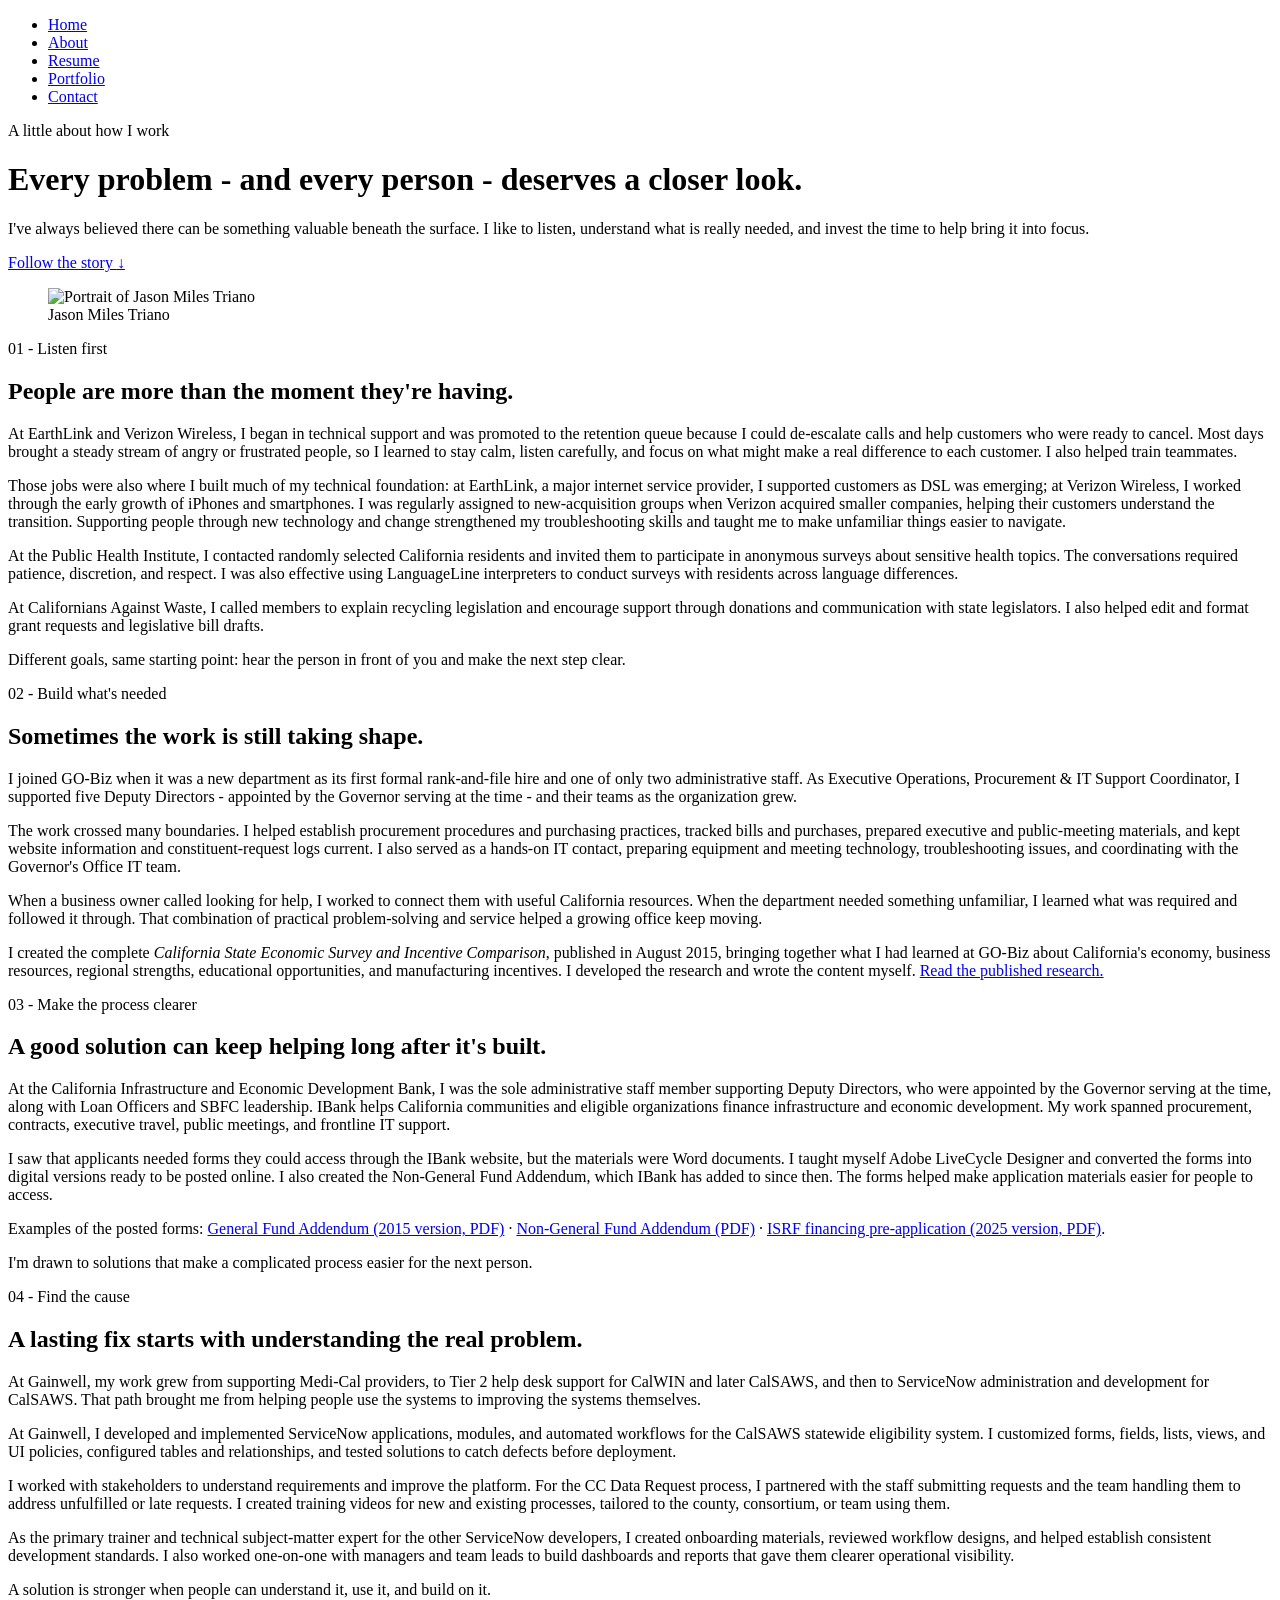
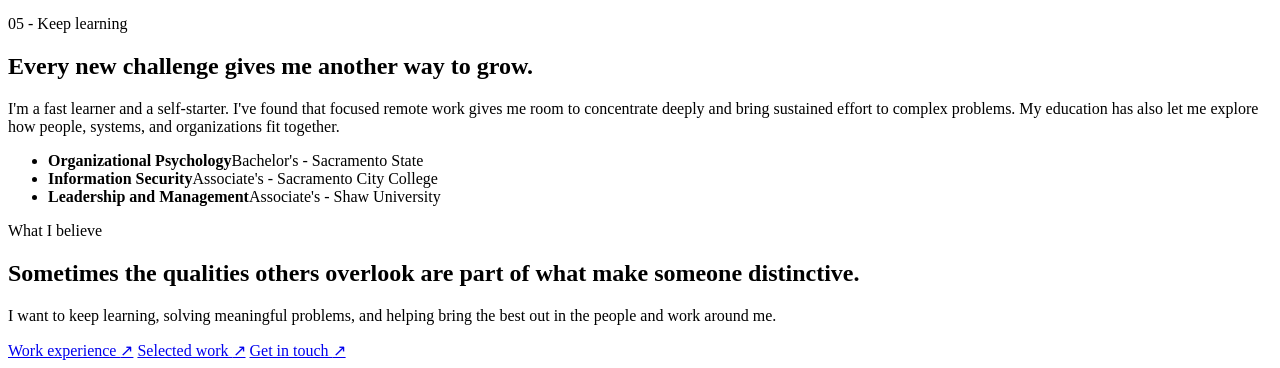
==== about.html @ e9daae42 "Change stylesheet link from style.css to about.css" ====
<!DOCTYPE html>
<html lang="en">
<head>
  <meta charset="UTF-8" />
  <meta name="viewport" content="width=device-width, initial-scale=1.0" />
  <title>About — D1AMOND1NTTHEROUGH</title>
  <link rel="stylesheet" href="about.css" />
  <link href="https://fonts.googleapis.com/css2?family=Inter:wght@300;400;500&display=swap" rel="stylesheet" />
</head>
<body>

  <!-- Navigation -->
  <nav>
    <ul>
      <li><a href="index.html">Home</a></li>
      <li><a href="about.html">About</a></li>
      <li><a href="resume.html">Resume</a></li>
      <li><a href="portfolio.html">Portfolio</a></li>
      <li><a href="contact.html">Contact</a></li>
    </ul>
  </nav>

<main class="about-story">
  <header class="story-opening">
    <div class="story-opening-copy">
      <p class="story-kicker">A little about how I work</p>
      <h1>Every problem - and every person - deserves a closer look.</h1>
      <p class="story-lede">I've always believed there can be something valuable beneath the surface. I like to listen, understand what is really needed, and invest the time to help bring it into focus.</p>
      <a class="story-scroll-link" href="#chapter-listening">Follow the story <span aria-hidden="true">&#8595;</span></a>
    </div>
    <figure class="story-portrait">
      <img src="assets/jasonbw.jpg" alt="Portrait of Jason Miles Triano">
      <figcaption>Jason Miles Triano</figcaption>
    </figure>
    <span class="story-diamond" aria-hidden="true"></span>
  </header>

  <div class="story-chapters">
    <section class="story-chapter" id="chapter-listening">
      <p class="story-chapter-number">01 <span>- Listen first</span></p>
      <div class="story-chapter-content">
        <h2>People are more than the moment they're having.</h2>
        <p>At EarthLink and Verizon Wireless, I began in technical support and was promoted to the retention queue because I could de-escalate calls and help customers who were ready to cancel. Most days brought a steady stream of angry or frustrated people, so I learned to stay calm, listen carefully, and focus on what might make a real difference to each customer. I also helped train teammates.</p>
        <p>Those jobs were also where I built much of my technical foundation: at EarthLink, a major internet service provider, I supported customers as DSL was emerging; at Verizon Wireless, I worked through the early growth of iPhones and smartphones. I was regularly assigned to new-acquisition groups when Verizon acquired smaller companies, helping their customers understand the transition. Supporting people through new technology and change strengthened my troubleshooting skills and taught me to make unfamiliar things easier to navigate.</p>
        <p>At the Public Health Institute, I contacted randomly selected California residents and invited them to participate in anonymous surveys about sensitive health topics. The conversations required patience, discretion, and respect. I was also effective using LanguageLine interpreters to conduct surveys with residents across language differences.</p>
        <p>At Californians Against Waste, I called members to explain recycling legislation and encourage support through donations and communication with state legislators. I also helped edit and format grant requests and legislative bill drafts.</p>
        <p class="story-note">Different goals, same starting point: hear the person in front of you and make the next step clear.</p>
      </div>
    </section>

    <section class="story-chapter">
      <p class="story-chapter-number">02 <span>- Build what's needed</span></p>
      <div class="story-chapter-content">
        <h2>Sometimes the work is still taking shape.</h2>
        <p>I joined GO-Biz when it was a new department as its first formal rank-and-file hire and one of only two administrative staff. As Executive Operations, Procurement &amp; IT Support Coordinator, I supported five Deputy Directors - appointed by the Governor serving at the time - and their teams as the organization grew.</p>
        <p>The work crossed many boundaries. I helped establish procurement procedures and purchasing practices, tracked bills and purchases, prepared executive and public-meeting materials, and kept website information and constituent-request logs current. I also served as a hands-on IT contact, preparing equipment and meeting technology, troubleshooting issues, and coordinating with the Governor's Office IT team.</p>
        <p>When a business owner called looking for help, I worked to connect them with useful California resources. When the department needed something unfamiliar, I learned what was required and followed it through. That combination of practical problem-solving and service helped a growing office keep moving.</p>
        <p>I created the complete <em>California State Economic Survey and Incentive Comparison</em>, published in August 2015, bringing together what I had learned at GO-Biz about California's economy, business resources, regional strengths, educational opportunities, and manufacturing incentives. I developed the research and wrote the content myself. <a href="https://reshoringinstitute.org/california-economic-incentive-analysis/" target="_blank" rel="noopener noreferrer">Read the published research.</a></p>
      </div>
    </section>

    <section class="story-chapter">
      <p class="story-chapter-number">03 <span>- Make the process clearer</span></p>
      <div class="story-chapter-content">
        <h2>A good solution can keep helping long after it's built.</h2>
        <p>At the California Infrastructure and Economic Development Bank, I was the sole administrative staff member supporting Deputy Directors, who were appointed by the Governor serving at the time, along with Loan Officers and SBFC leadership. IBank helps California communities and eligible organizations finance infrastructure and economic development. My work spanned procurement, contracts, executive travel, public meetings, and frontline IT support.</p>
        <p>I saw that applicants needed forms they could access through the IBank website, but the materials were Word documents. I taught myself Adobe LiveCycle Designer and converted the forms into digital versions ready to be posted online. I also created the Non-General Fund Addendum, which IBank has added to since then. The forms helped make application materials easier for people to access.</p>
        <p>Examples of the posted forms: <a href="https://ibank.ca.gov/wp-content/uploads/2021/10/10-10-15-General-Fund-Addendum-1.pdf" target="_blank" rel="noopener noreferrer">General Fund Addendum (2015 version, PDF)</a> · <a href="https://ibank.ca.gov/wp-content/uploads/2022/12/Special-Funds-Addendum_b.pdf" target="_blank" rel="noopener noreferrer">Non-General Fund Addendum (PDF)</a> · <a href="https://ibank.ca.gov/wp-content/uploads/2025/01/ISRF_PreApp_1-30-2025.pdf" target="_blank" rel="noopener noreferrer">ISRF financing pre-application (2025 version, PDF)</a>.</p>
        <p class="story-note">I'm drawn to solutions that make a complicated process easier for the next person.</p>
      </div>
    </section>

    <section class="story-chapter">
      <p class="story-chapter-number">04 <span>- Find the cause</span></p>
      <div class="story-chapter-content">
        <h2>A lasting fix starts with understanding the real problem.</h2>
        <p>At Gainwell, my work grew from supporting Medi-Cal providers, to Tier 2 help desk support for CalWIN and later CalSAWS, and then to ServiceNow administration and development for CalSAWS. That path brought me from helping people use the systems to improving the systems themselves.</p>
        <p>At Gainwell, I developed and implemented ServiceNow applications, modules, and automated workflows for the CalSAWS statewide eligibility system. I customized forms, fields, lists, views, and UI policies, configured tables and relationships, and tested solutions to catch defects before deployment.</p>
        <p>I worked with stakeholders to understand requirements and improve the platform. For the CC Data Request process, I partnered with the staff submitting requests and the team handling them to address unfulfilled or late requests. I created training videos for new and existing processes, tailored to the county, consortium, or team using them.</p>
        <p>As the primary trainer and technical subject-matter expert for the other ServiceNow developers, I created onboarding materials, reviewed workflow designs, and helped establish consistent development standards. I also worked one-on-one with managers and team leads to build dashboards and reports that gave them clearer operational visibility.</p>
        <p class="story-note">A solution is stronger when people can understand it, use it, and build on it.</p>
      </div>
    </section>

    <section class="story-chapter story-education">
      <p class="story-chapter-number">05 <span>- Keep learning</span></p>
      <div class="story-chapter-content">
        <h2>Every new challenge gives me another way to grow.</h2>
        <p>I'm a fast learner and a self-starter. I've found that focused remote work gives me room to concentrate deeply and bring sustained effort to complex problems. My education has also let me explore how people, systems, and organizations fit together.</p>
        <ul class="education-list">
          <li><strong>Organizational Psychology</strong><span>Bachelor's - Sacramento State</span></li>
          <li><strong>Information Security</strong><span>Associate's - Sacramento City College</span></li>
          <li><strong>Leadership and Management</strong><span>Associate's - Shaw University</span></li>
        </ul>
      </div>
    </section>
  </div>

  <section class="story-close">
    <span class="story-diamond story-diamond-small" aria-hidden="true"></span>
    <p class="story-kicker">What I believe</p>
    <h2>Sometimes the qualities others overlook are part of what make someone distinctive.</h2>
    <p>I want to keep learning, solving meaningful problems, and helping bring the best out in the people and work around me.</p>
    <nav class="story-next-steps" aria-label="Explore more">
      <a href="resume.html">Work experience <span aria-hidden="true">&#8599;</span></a>
      <a href="portfolio.html">Selected work <span aria-hidden="true">&#8599;</span></a>
      <a href="contact.html">Get in touch <span aria-hidden="true">&#8599;</span></a>
    </nav>
  </section>
</main>
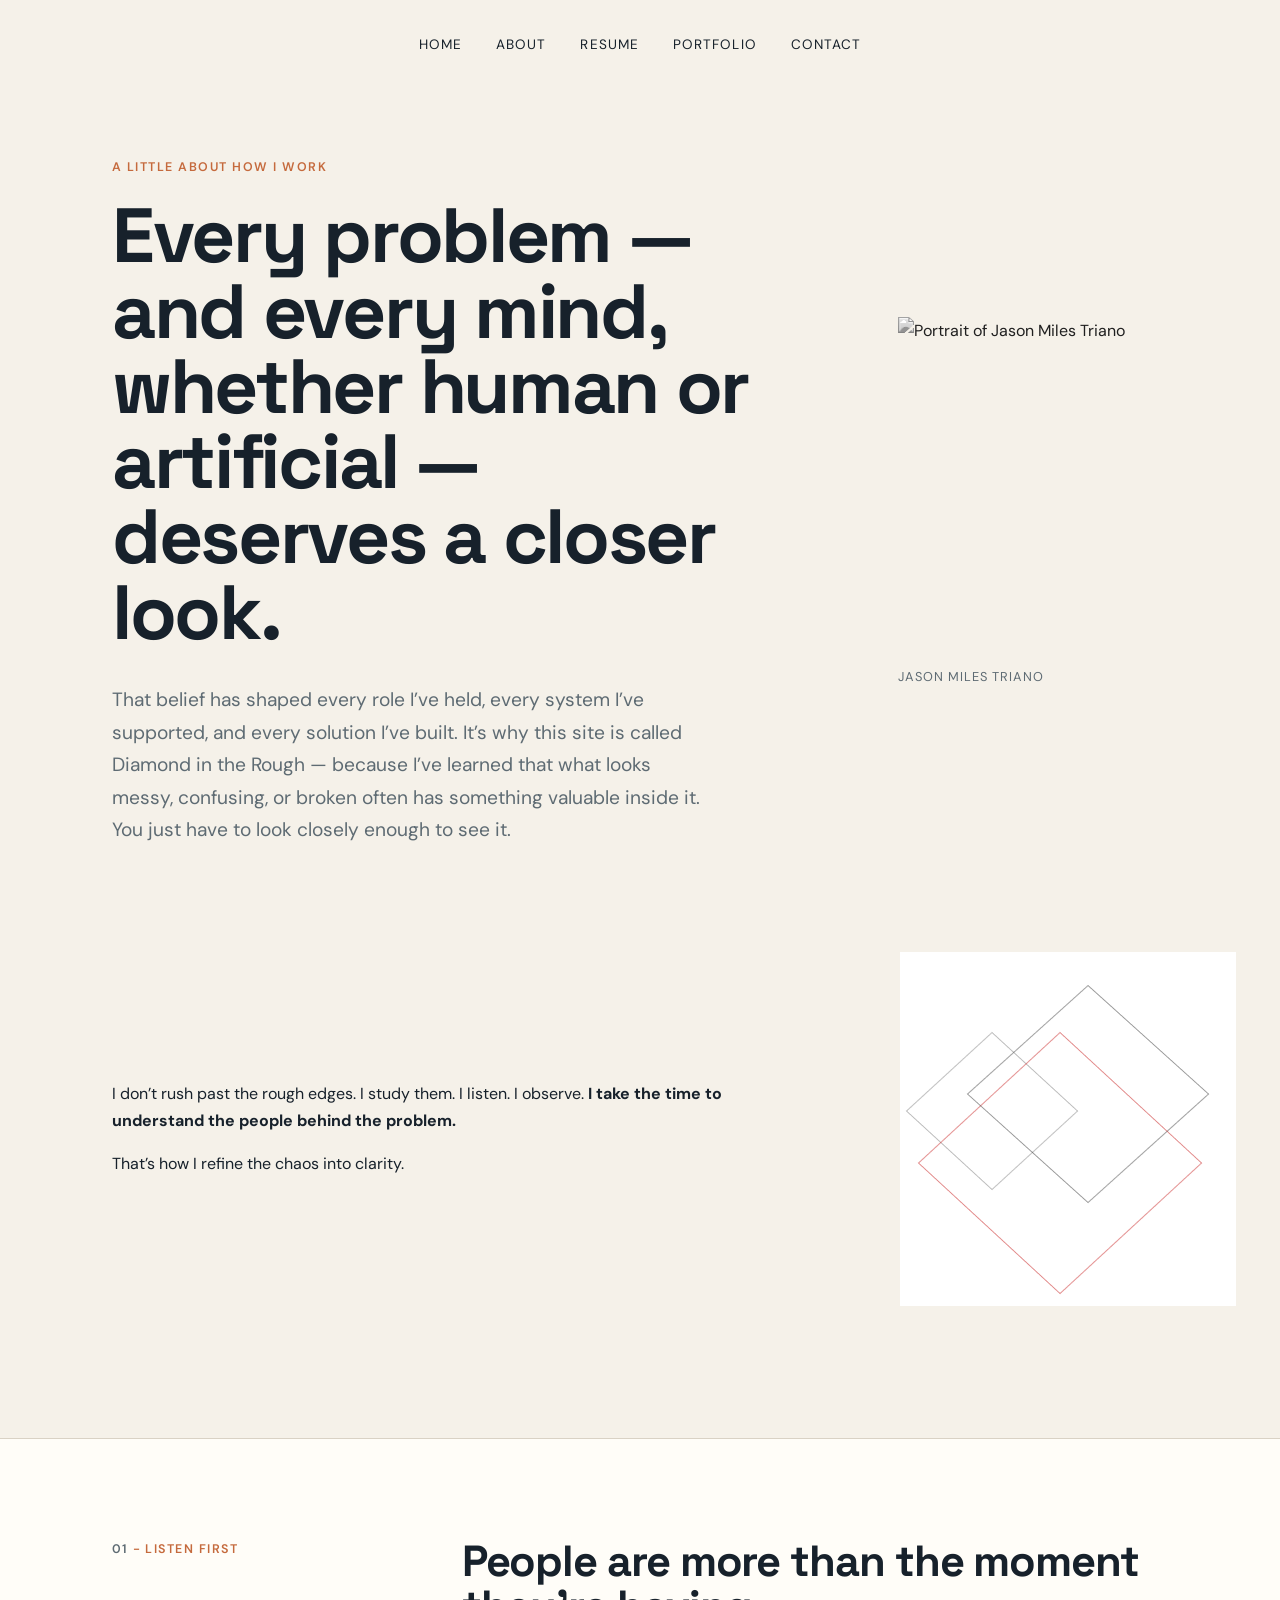
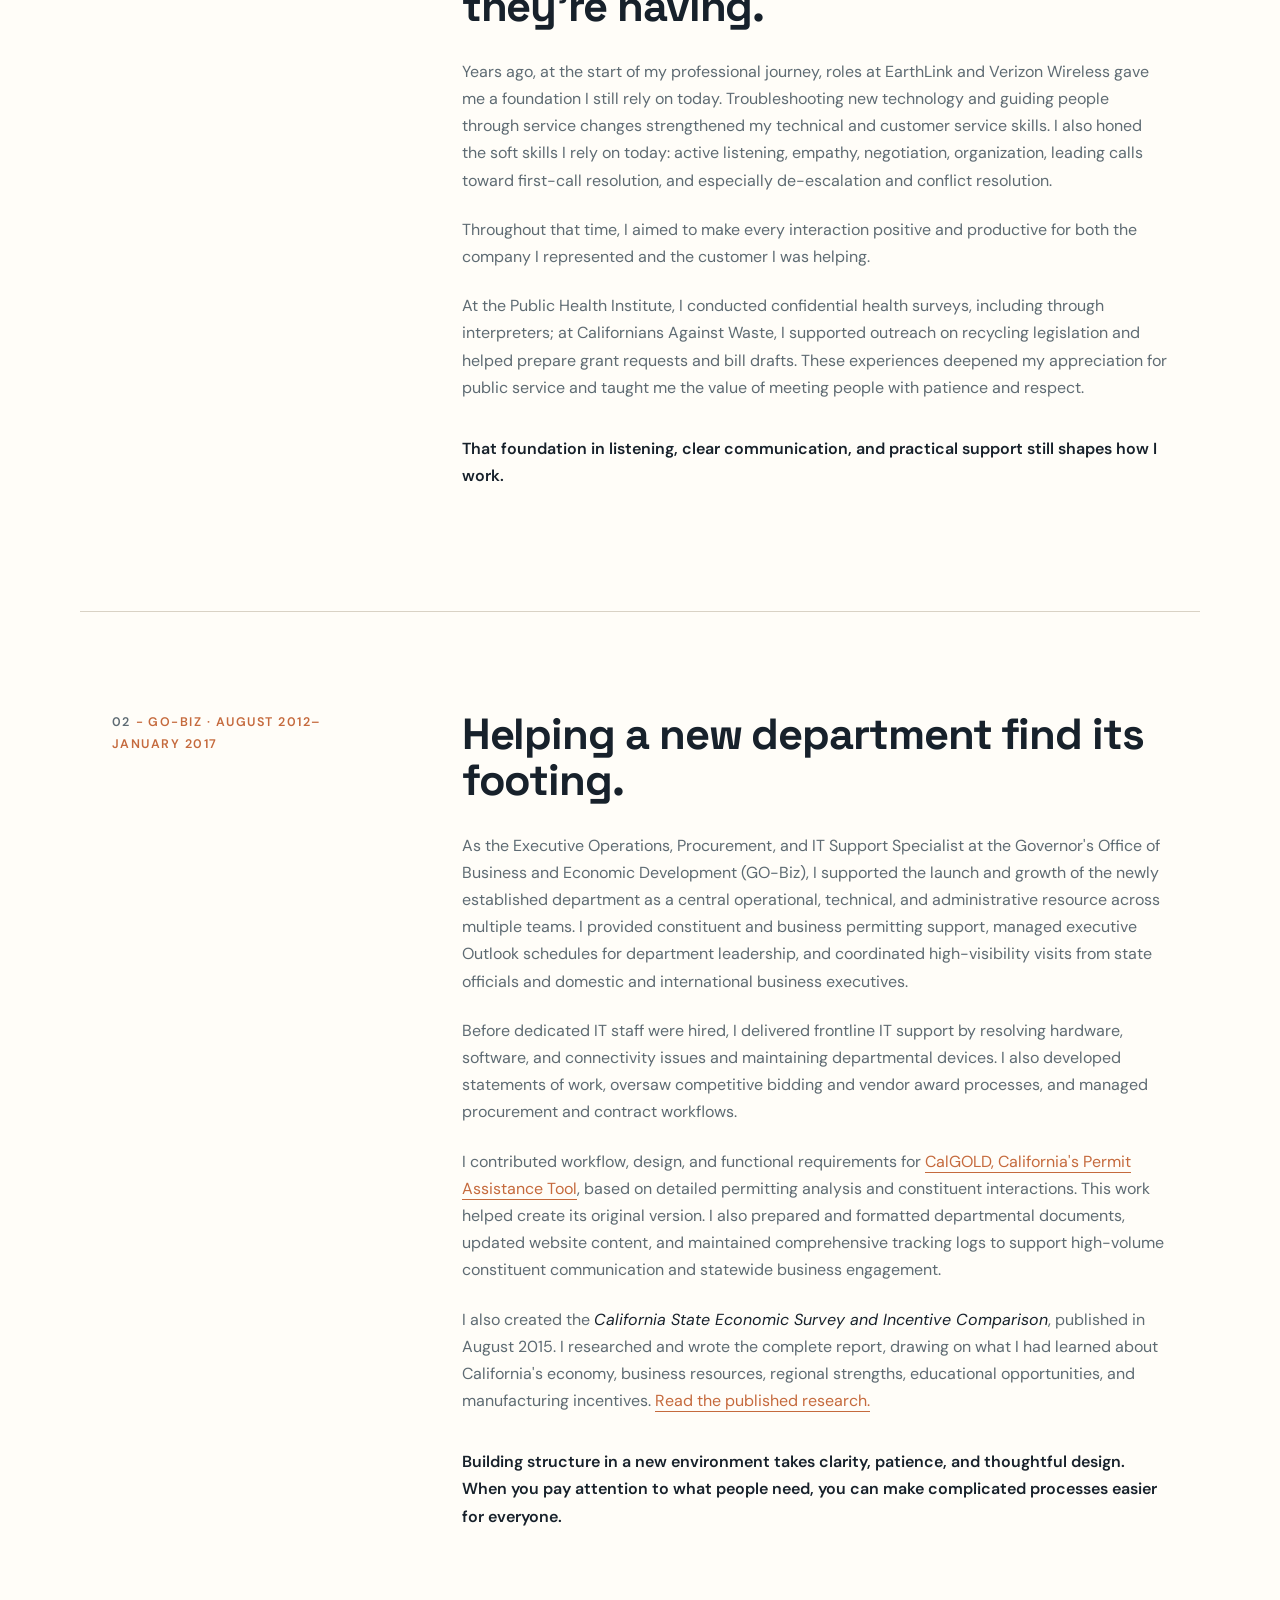
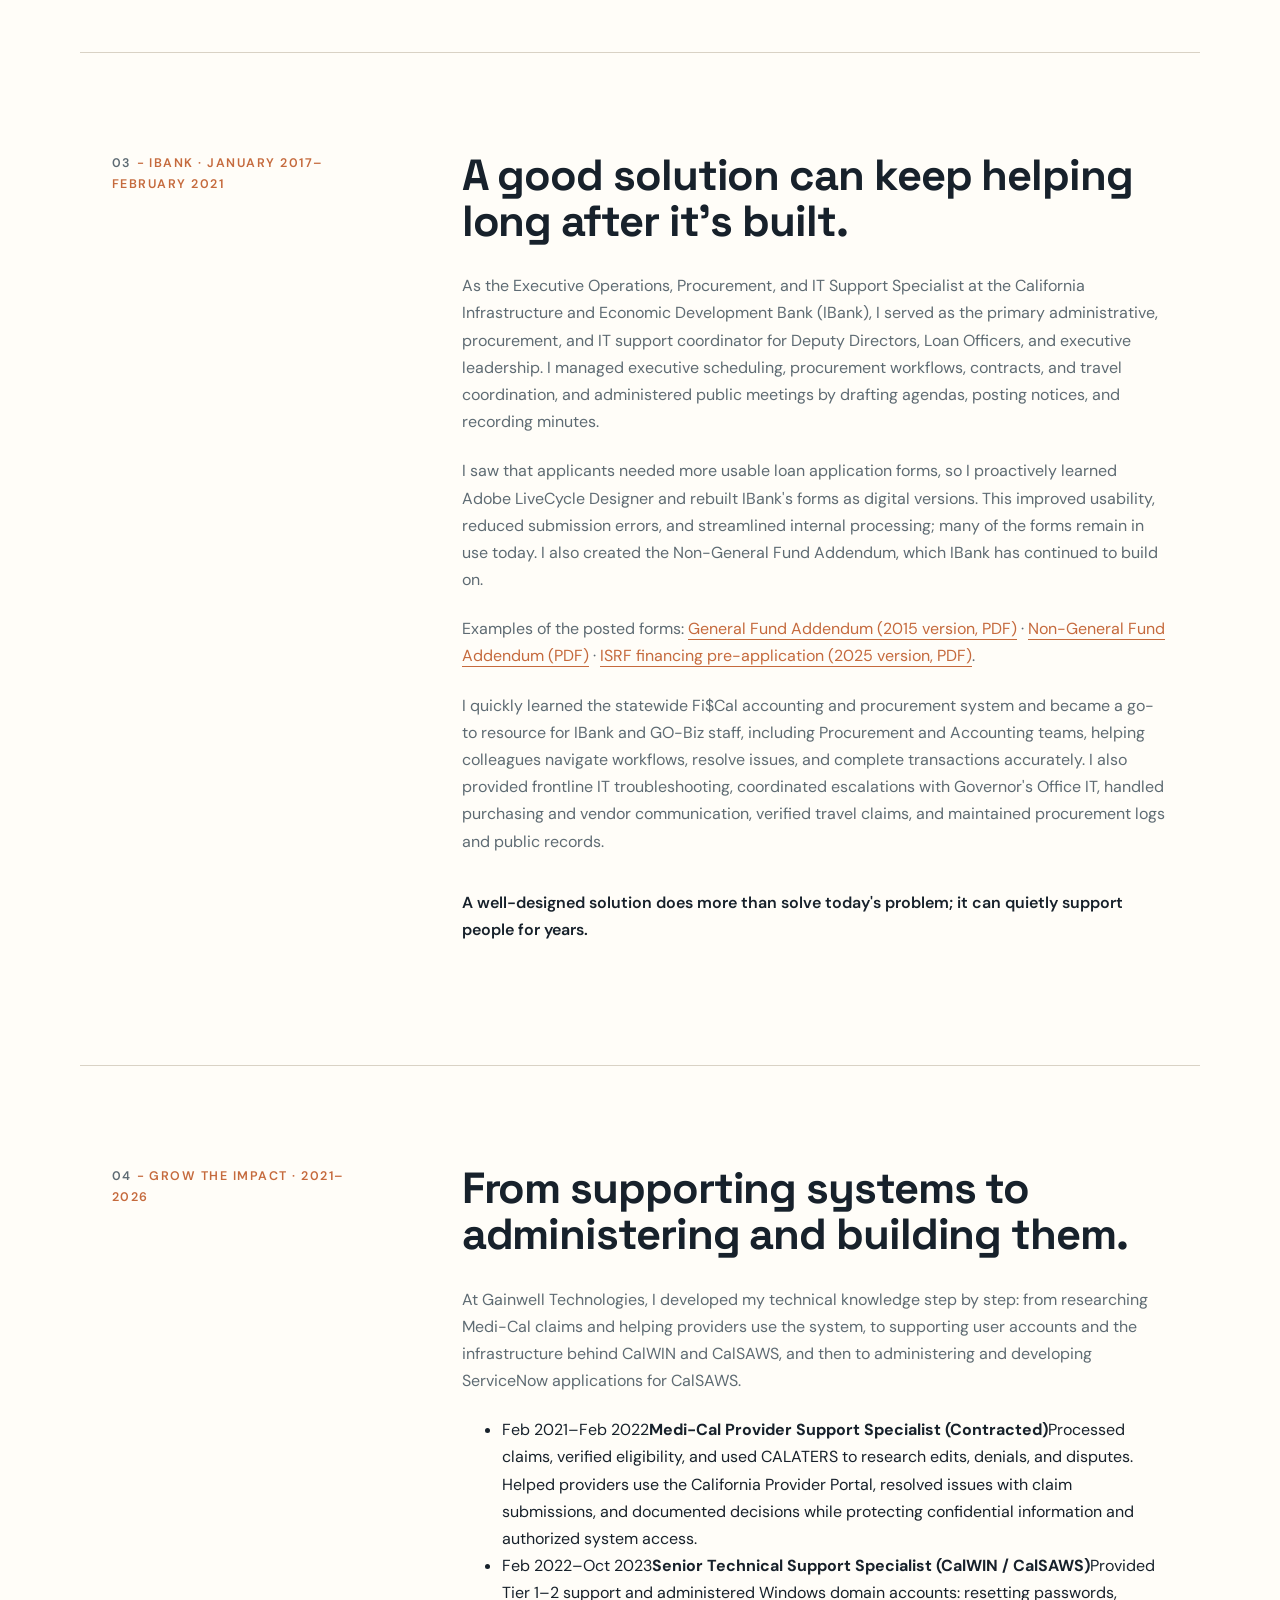
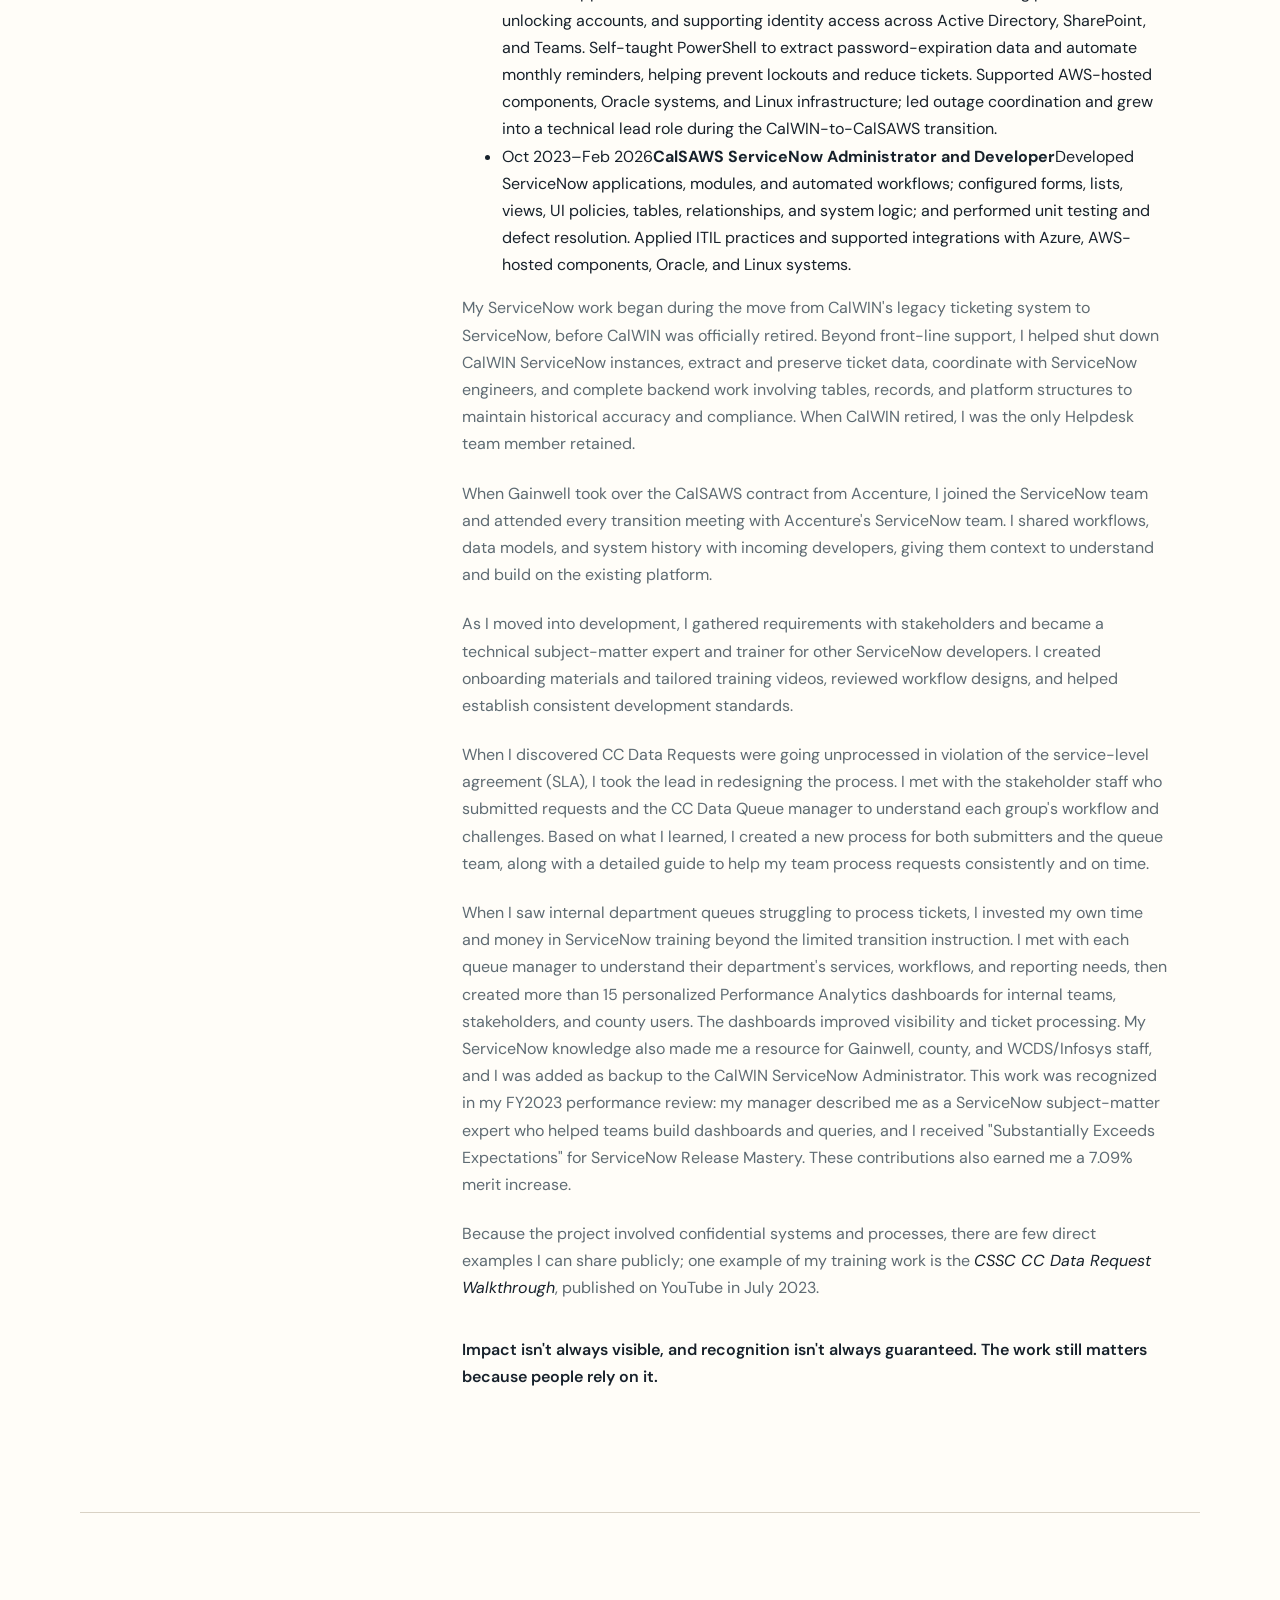
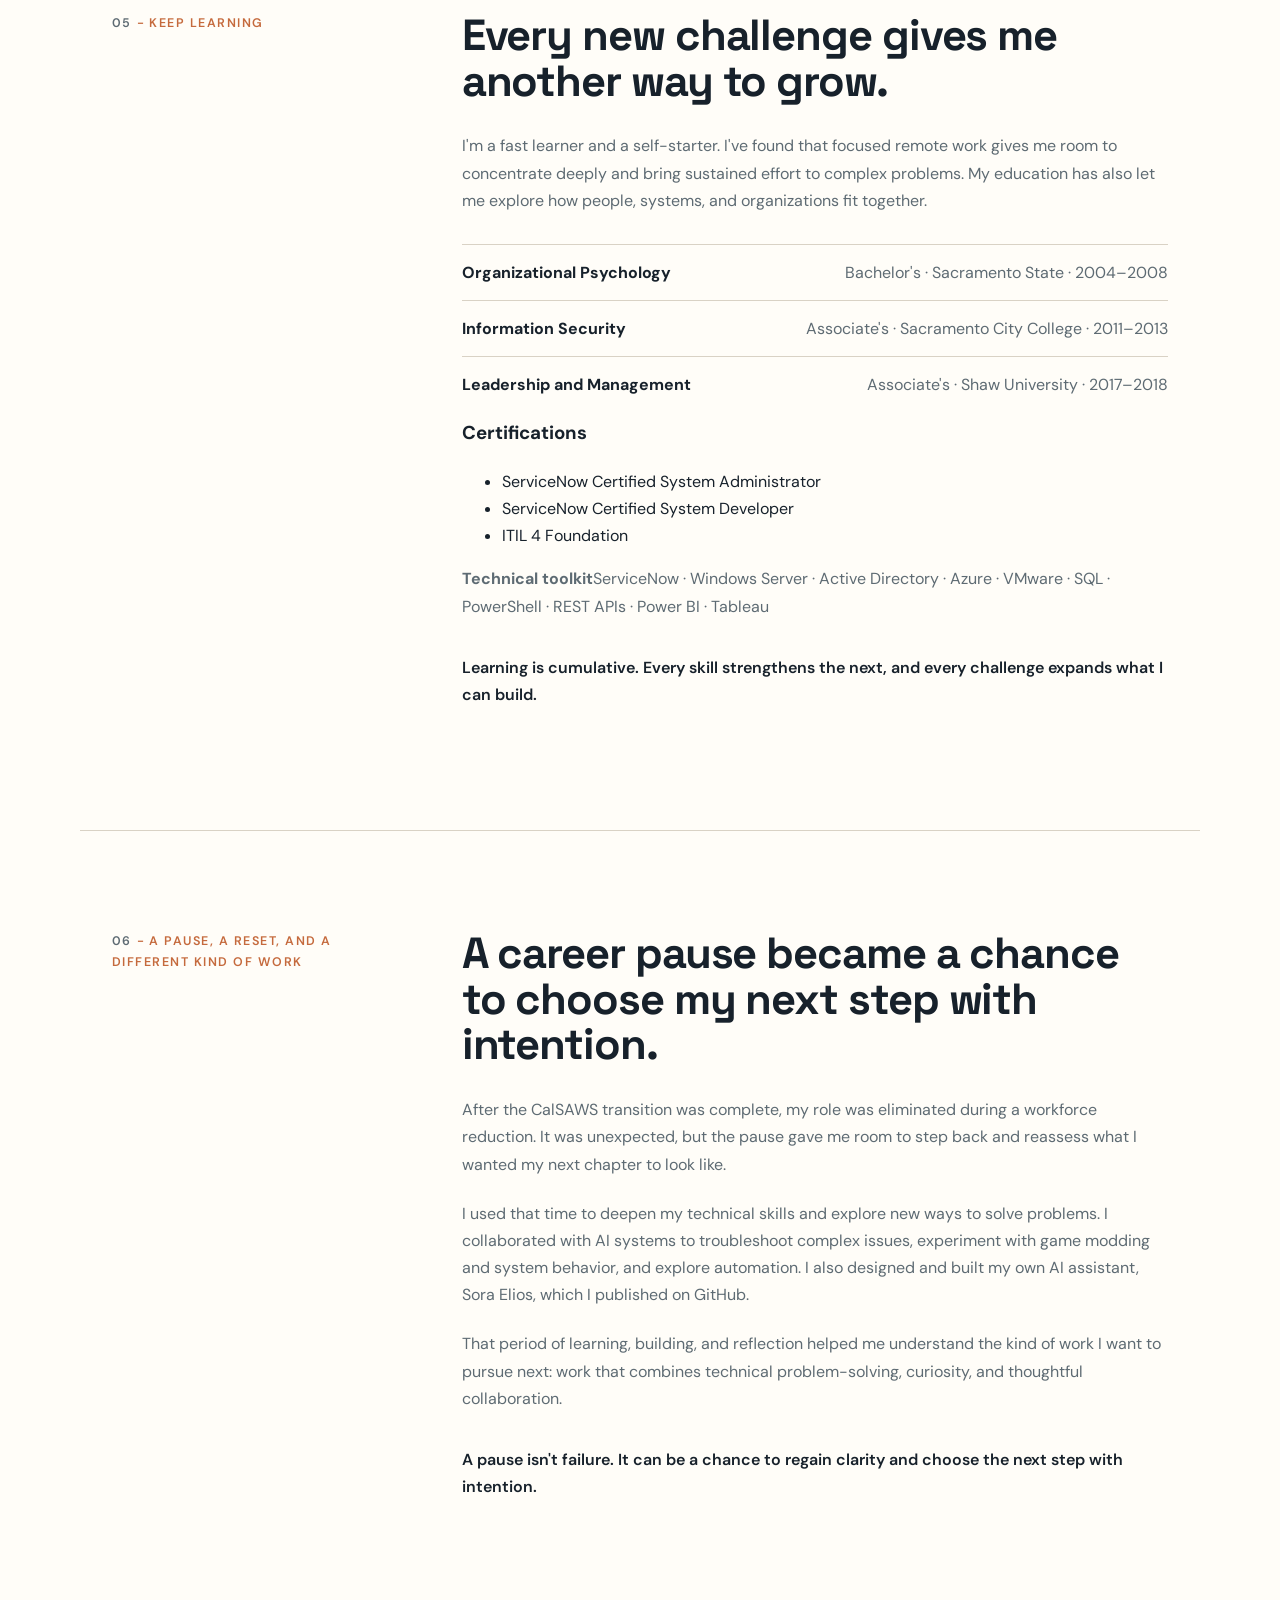
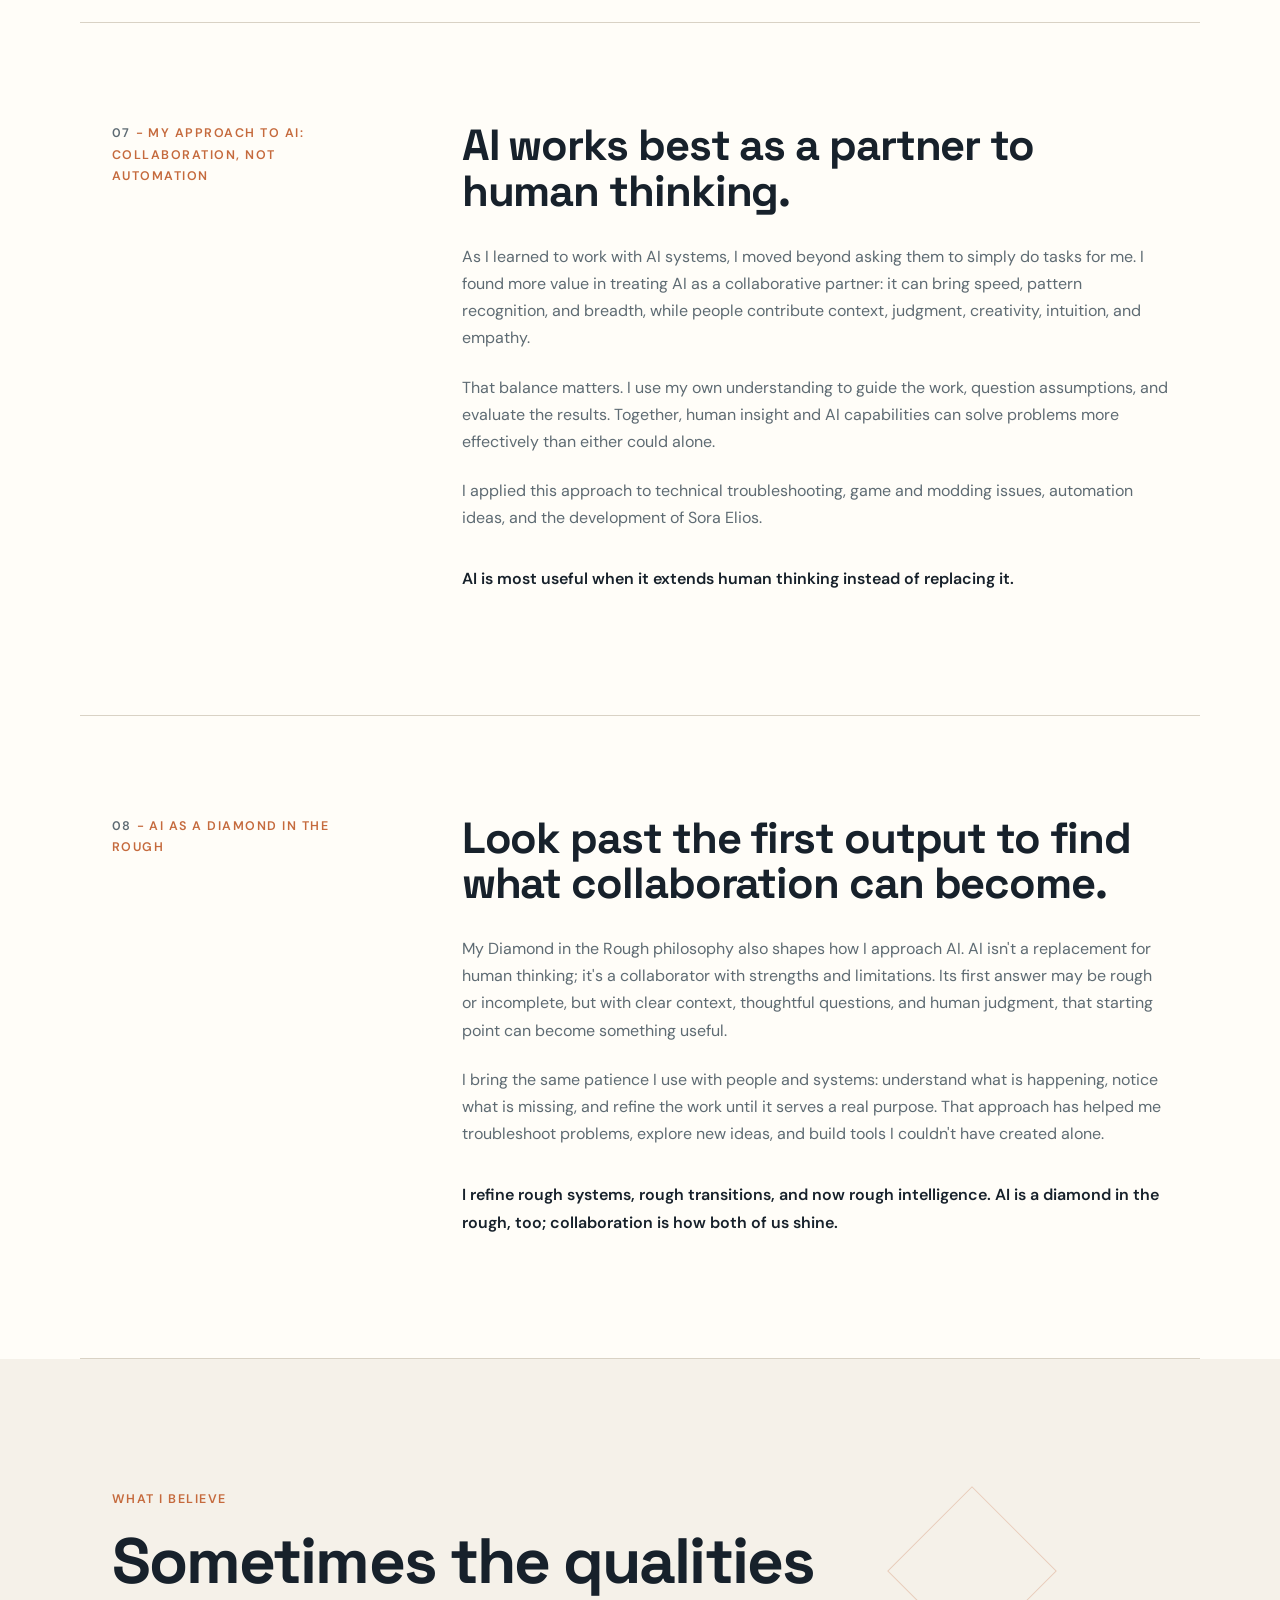
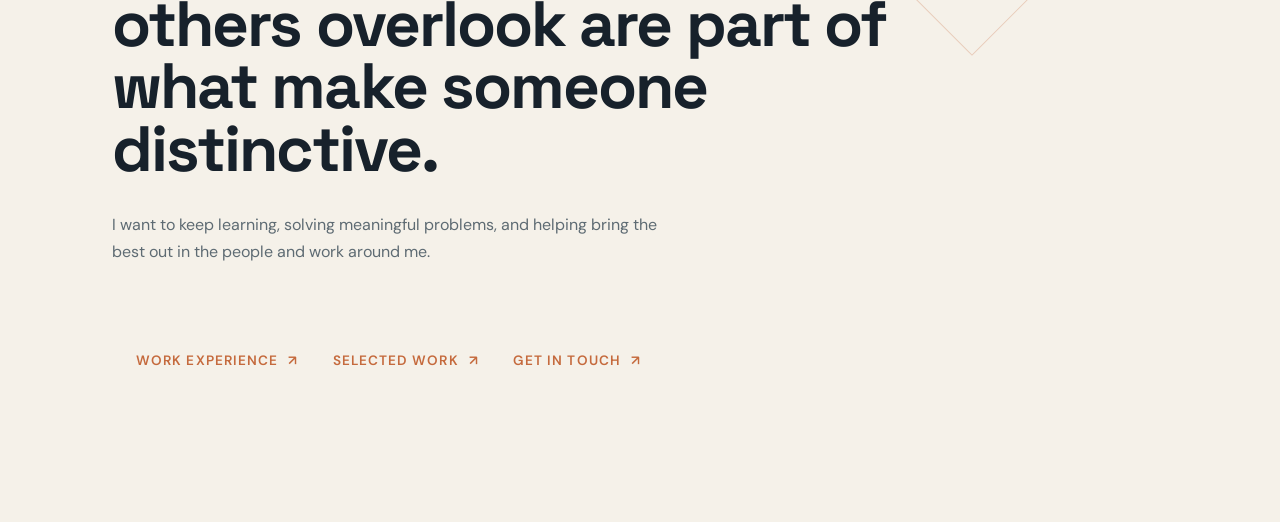
==== commit 94d1ad8a: "Revise content in about.html for clarity and depth Updated the content in the about.html file to enh" ====
--- a/about.html
+++ b/about.html
@@ -24,61 +24,86 @@
   <header class="story-opening">
     <div class="story-opening-copy">
       <p class="story-kicker">A little about how I work</p>
-      <h1>Every problem - and every person - deserves a closer look.</h1>
-      <p class="story-lede">I've always believed there can be something valuable beneath the surface. I like to listen, understand what is really needed, and invest the time to help bring it into focus.</p>
-      <a class="story-scroll-link" href="#chapter-listening">Follow the story <span aria-hidden="true">&#8595;</span></a>
+
+      <h1>Every problem — and every mind, whether human or artificial — deserves a closer look.</h1>
+
+      <p class="story-lede">
+        That belief has shaped every role I’ve held, every system I’ve supported, and every solution I’ve built.
+        It’s why this site is called Diamond in the Rough — because I’ve learned that what looks messy, confusing,
+        or broken often has something valuable inside it. You just have to look closely enough to see it.
+      </p>
     </div>
+
     <figure class="story-portrait">
       <img src="assets/jasonbw.jpg" alt="Portrait of Jason Miles Triano">
       <figcaption>Jason Miles Triano</figcaption>
     </figure>
-    <span class="story-diamond" aria-hidden="true"></span>
+
+    <div class="story-opening-philosophy">
+      <p class="story-philosophy">
+          <span>I don’t rush past the rough edges.</span>
+          <span>I study them. I listen. I observe.</span>
+          <span class="story-philosophy-emphasis"><strong>I take the time to understand the people behind the problem.</strong></span>
+      </p>
+        <p class="story-clarity">That’s how I refine the chaos into clarity.</p>
+    </div>
+
+    <img class="story-diamond-art" src="assets/3diamond.png" alt="" aria-hidden="true">
   </header>
 
   <div class="story-chapters">
-    <section class="story-chapter" id="chapter-listening">
+    <section class="story-chapter">
       <p class="story-chapter-number">01 <span>- Listen first</span></p>
       <div class="story-chapter-content">
         <h2>People are more than the moment they're having.</h2>
-        <p>At EarthLink and Verizon Wireless, I began in technical support and was promoted to the retention queue because I could de-escalate calls and help customers who were ready to cancel. Most days brought a steady stream of angry or frustrated people, so I learned to stay calm, listen carefully, and focus on what might make a real difference to each customer. I also helped train teammates.</p>
-        <p>Those jobs were also where I built much of my technical foundation: at EarthLink, a major internet service provider, I supported customers as DSL was emerging; at Verizon Wireless, I worked through the early growth of iPhones and smartphones. I was regularly assigned to new-acquisition groups when Verizon acquired smaller companies, helping their customers understand the transition. Supporting people through new technology and change strengthened my troubleshooting skills and taught me to make unfamiliar things easier to navigate.</p>
-        <p>At the Public Health Institute, I contacted randomly selected California residents and invited them to participate in anonymous surveys about sensitive health topics. The conversations required patience, discretion, and respect. I was also effective using LanguageLine interpreters to conduct surveys with residents across language differences.</p>
-        <p>At Californians Against Waste, I called members to explain recycling legislation and encourage support through donations and communication with state legislators. I also helped edit and format grant requests and legislative bill drafts.</p>
-        <p class="story-note">Different goals, same starting point: hear the person in front of you and make the next step clear.</p>
+        <p>Years ago, at the start of my professional journey, roles at EarthLink and Verizon Wireless gave me a foundation I still rely on today. Troubleshooting new technology and guiding people through service changes strengthened my technical and customer service skills. I also honed the soft skills I rely on today: active listening, empathy, negotiation, organization, leading calls toward first-call resolution, and especially de-escalation and conflict resolution.</p>
+        <p>Throughout that time, I aimed to make every interaction positive and productive for both the company I represented and the customer I was helping.</p>
+        <p>At the Public Health Institute, I conducted confidential health surveys, including through interpreters; at Californians Against Waste, I supported outreach on recycling legislation and helped prepare grant requests and bill drafts. These experiences deepened my appreciation for public service and taught me the value of meeting people with patience and respect.</p>
+        <p class="story-note">That foundation in listening, clear communication, and practical support still shapes how I work.</p>
       </div>
     </section>
 
     <section class="story-chapter">
-      <p class="story-chapter-number">02 <span>- Build what's needed</span></p>
+      <p class="story-chapter-number">02 <span>- GO-Biz · August 2012–January 2017</span></p>
       <div class="story-chapter-content">
-        <h2>Sometimes the work is still taking shape.</h2>
-        <p>I joined GO-Biz when it was a new department as its first formal rank-and-file hire and one of only two administrative staff. As Executive Operations, Procurement &amp; IT Support Coordinator, I supported five Deputy Directors - appointed by the Governor serving at the time - and their teams as the organization grew.</p>
-        <p>The work crossed many boundaries. I helped establish procurement procedures and purchasing practices, tracked bills and purchases, prepared executive and public-meeting materials, and kept website information and constituent-request logs current. I also served as a hands-on IT contact, preparing equipment and meeting technology, troubleshooting issues, and coordinating with the Governor's Office IT team.</p>
-        <p>When a business owner called looking for help, I worked to connect them with useful California resources. When the department needed something unfamiliar, I learned what was required and followed it through. That combination of practical problem-solving and service helped a growing office keep moving.</p>
-        <p>I created the complete <em>California State Economic Survey and Incentive Comparison</em>, published in August 2015, bringing together what I had learned at GO-Biz about California's economy, business resources, regional strengths, educational opportunities, and manufacturing incentives. I developed the research and wrote the content myself. <a href="https://reshoringinstitute.org/california-economic-incentive-analysis/" target="_blank" rel="noopener noreferrer">Read the published research.</a></p>
+        <h2>Helping a new department find its footing.</h2>
+        <p>As the Executive Operations, Procurement, and IT Support Specialist at the Governor's Office of Business and Economic Development (GO-Biz), I supported the launch and growth of the newly established department as a central operational, technical, and administrative resource across multiple teams. I provided constituent and business permitting support, managed executive Outlook schedules for department leadership, and coordinated high-visibility visits from state officials and domestic and international business executives.</p>
+        <p>Before dedicated IT staff were hired, I delivered frontline IT support by resolving hardware, software, and connectivity issues and maintaining departmental devices. I also developed statements of work, oversaw competitive bidding and vendor award processes, and managed procurement and contract workflows.</p>
+          <p>I contributed workflow, design, and functional requirements for <a href="https://www.calgold.ca.gov/" target="_blank" rel="noopener noreferrer">CalGOLD, California's Permit Assistance Tool</a>, based on detailed permitting analysis and constituent interactions. This work helped create its original version. I also prepared and formatted departmental documents, updated website content, and maintained comprehensive tracking logs to support high-volume constituent communication and statewide business engagement.</p>
+        <p>I also created the <em>California State Economic Survey and Incentive Comparison</em>, published in August 2015. I researched and wrote the complete report, drawing on what I had learned about California's economy, business resources, regional strengths, educational opportunities, and manufacturing incentives. <a href="https://reshoringinstitute.org/california-economic-incentive-analysis/" target="_blank" rel="noopener noreferrer">Read the published research.</a></p>
+          <p class="story-note">Building structure in a new environment takes clarity, patience, and thoughtful design. When you pay attention to what people need, you can make complicated processes easier for everyone.</p>
       </div>
     </section>
 
     <section class="story-chapter">
-      <p class="story-chapter-number">03 <span>- Make the process clearer</span></p>
+      <p class="story-chapter-number">03 <span>- IBank · January 2017–February 2021</span></p>
       <div class="story-chapter-content">
         <h2>A good solution can keep helping long after it's built.</h2>
-        <p>At the California Infrastructure and Economic Development Bank, I was the sole administrative staff member supporting Deputy Directors, who were appointed by the Governor serving at the time, along with Loan Officers and SBFC leadership. IBank helps California communities and eligible organizations finance infrastructure and economic development. My work spanned procurement, contracts, executive travel, public meetings, and frontline IT support.</p>
-        <p>I saw that applicants needed forms they could access through the IBank website, but the materials were Word documents. I taught myself Adobe LiveCycle Designer and converted the forms into digital versions ready to be posted online. I also created the Non-General Fund Addendum, which IBank has added to since then. The forms helped make application materials easier for people to access.</p>
+        <p>As the Executive Operations, Procurement, and IT Support Specialist at the California Infrastructure and Economic Development Bank (IBank), I served as the primary administrative, procurement, and IT support coordinator for Deputy Directors, Loan Officers, and executive leadership. I managed executive scheduling, procurement workflows, contracts, and travel coordination, and administered public meetings by drafting agendas, posting notices, and recording minutes.</p>
+        <p>I saw that applicants needed more usable loan application forms, so I proactively learned Adobe LiveCycle Designer and rebuilt IBank's forms as digital versions. This improved usability, reduced submission errors, and streamlined internal processing; many of the forms remain in use today. I also created the Non-General Fund Addendum, which IBank has continued to build on.</p>
         <p>Examples of the posted forms: <a href="https://ibank.ca.gov/wp-content/uploads/2021/10/10-10-15-General-Fund-Addendum-1.pdf" target="_blank" rel="noopener noreferrer">General Fund Addendum (2015 version, PDF)</a> · <a href="https://ibank.ca.gov/wp-content/uploads/2022/12/Special-Funds-Addendum_b.pdf" target="_blank" rel="noopener noreferrer">Non-General Fund Addendum (PDF)</a> · <a href="https://ibank.ca.gov/wp-content/uploads/2025/01/ISRF_PreApp_1-30-2025.pdf" target="_blank" rel="noopener noreferrer">ISRF financing pre-application (2025 version, PDF)</a>.</p>
-        <p class="story-note">I'm drawn to solutions that make a complicated process easier for the next person.</p>
+        <p>I quickly learned the statewide Fi$Cal accounting and procurement system and became a go-to resource for IBank and GO-Biz staff, including Procurement and Accounting teams, helping colleagues navigate workflows, resolve issues, and complete transactions accurately. I also provided frontline IT troubleshooting, coordinated escalations with Governor's Office IT, handled purchasing and vendor communication, verified travel claims, and maintained procurement logs and public records.</p>
+        <p class="story-note">A well-designed solution does more than solve today's problem; it can quietly support people for years.</p>
       </div>
     </section>
 
     <section class="story-chapter">
-      <p class="story-chapter-number">04 <span>- Find the cause</span></p>
+      <p class="story-chapter-number">04 <span>- Grow the impact · 2021–2026</span></p>
       <div class="story-chapter-content">
-        <h2>A lasting fix starts with understanding the real problem.</h2>
-        <p>At Gainwell, my work grew from supporting Medi-Cal providers, to Tier 2 help desk support for CalWIN and later CalSAWS, and then to ServiceNow administration and development for CalSAWS. That path brought me from helping people use the systems to improving the systems themselves.</p>
-        <p>At Gainwell, I developed and implemented ServiceNow applications, modules, and automated workflows for the CalSAWS statewide eligibility system. I customized forms, fields, lists, views, and UI policies, configured tables and relationships, and tested solutions to catch defects before deployment.</p>
-        <p>I worked with stakeholders to understand requirements and improve the platform. For the CC Data Request process, I partnered with the staff submitting requests and the team handling them to address unfulfilled or late requests. I created training videos for new and existing processes, tailored to the county, consortium, or team using them.</p>
-        <p>As the primary trainer and technical subject-matter expert for the other ServiceNow developers, I created onboarding materials, reviewed workflow designs, and helped establish consistent development standards. I also worked one-on-one with managers and team leads to build dashboards and reports that gave them clearer operational visibility.</p>
-        <p class="story-note">A solution is stronger when people can understand it, use it, and build on it.</p>
+        <h2>From supporting systems to administering and building them.</h2>
+        <p>At Gainwell Technologies, I developed my technical knowledge step by step: from researching Medi-Cal claims and helping providers use the system, to supporting user accounts and the infrastructure behind CalWIN and CalSAWS, and then to administering and developing ServiceNow applications for CalSAWS.</p>
+        <ul class="role-list">
+          <li><span class="role-date">Feb 2021–Feb 2022</span><strong>Medi-Cal Provider Support Specialist (Contracted)</strong><span>Processed claims, verified eligibility, and used CALATERS to research edits, denials, and disputes. Helped providers use the California Provider Portal, resolved issues with claim submissions, and documented decisions while protecting confidential information and authorized system access.</span></li>
+          <li><span class="role-date">Feb 2022–Oct 2023</span><strong>Senior Technical Support Specialist (CalWIN / CalSAWS)</strong><span>Provided Tier 1–2 support and administered Windows domain accounts: resetting passwords, unlocking accounts, and supporting identity access across Active Directory, SharePoint, and Teams. Self-taught PowerShell to extract password-expiration data and automate monthly reminders, helping prevent lockouts and reduce tickets. Supported AWS-hosted components, Oracle systems, and Linux infrastructure; led outage coordination and grew into a technical lead role during the CalWIN-to-CalSAWS transition.</span></li>
+          <li><span class="role-date">Oct 2023–Feb 2026</span><strong>CalSAWS ServiceNow Administrator and Developer</strong><span>Developed ServiceNow applications, modules, and automated workflows; configured forms, lists, views, UI policies, tables, relationships, and system logic; and performed unit testing and defect resolution. Applied ITIL practices and supported integrations with Azure, AWS-hosted components, Oracle, and Linux systems.</span></li>
+        </ul>
+        <p>My ServiceNow work began during the move from CalWIN's legacy ticketing system to ServiceNow, before CalWIN was officially retired. Beyond front-line support, I helped shut down CalWIN ServiceNow instances, extract and preserve ticket data, coordinate with ServiceNow engineers, and complete backend work involving tables, records, and platform structures to maintain historical accuracy and compliance. When CalWIN retired, I was the only Helpdesk team member retained.</p>
+        <p>When Gainwell took over the CalSAWS contract from Accenture, I joined the ServiceNow team and attended every transition meeting with Accenture's ServiceNow team. I shared workflows, data models, and system history with incoming developers, giving them context to understand and build on the existing platform.</p>
+        <p>As I moved into development, I gathered requirements with stakeholders and became a technical subject-matter expert and trainer for other ServiceNow developers. I created onboarding materials and tailored training videos, reviewed workflow designs, and helped establish consistent development standards.</p>
+        <p>When I discovered CC Data Requests were going unprocessed in violation of the service-level agreement (SLA), I took the lead in redesigning the process. I met with the stakeholder staff who submitted requests and the CC Data Queue manager to understand each group's workflow and challenges. Based on what I learned, I created a new process for both submitters and the queue team, along with a detailed guide to help my team process requests consistently and on time.</p>
+        <p>When I saw internal department queues struggling to process tickets, I invested my own time and money in ServiceNow training beyond the limited transition instruction. I met with each queue manager to understand their department's services, workflows, and reporting needs, then created more than 15 personalized Performance Analytics dashboards for internal teams, stakeholders, and county users. The dashboards improved visibility and ticket processing. My ServiceNow knowledge also made me a resource for Gainwell, county, and WCDS/Infosys staff, and I was added as backup to the CalWIN ServiceNow Administrator. This work was recognized in my FY2023 performance review: my manager described me as a ServiceNow subject-matter expert who helped teams build dashboards and queries, and I received "Substantially Exceeds Expectations" for ServiceNow Release Mastery. These contributions also earned me a 7.09% merit increase.</p>
+        <p>Because the project involved confidential systems and processes, there are few direct examples I can share publicly; one example of my training work is the <em>CSSC CC Data Request Walkthrough</em>, published on YouTube in July 2023.</p>
+        <p class="story-note">Impact isn't always visible, and recognition isn't always guaranteed. The work still matters because people rely on it.</p>
       </div>
     </section>
 
@@ -88,10 +113,50 @@
         <h2>Every new challenge gives me another way to grow.</h2>
         <p>I'm a fast learner and a self-starter. I've found that focused remote work gives me room to concentrate deeply and bring sustained effort to complex problems. My education has also let me explore how people, systems, and organizations fit together.</p>
         <ul class="education-list">
-          <li><strong>Organizational Psychology</strong><span>Bachelor's - Sacramento State</span></li>
-          <li><strong>Information Security</strong><span>Associate's - Sacramento City College</span></li>
-          <li><strong>Leadership and Management</strong><span>Associate's - Shaw University</span></li>
+          <li><strong>Organizational Psychology</strong><span>Bachelor's · Sacramento State · 2004–2008</span></li>
+          <li><strong>Information Security</strong><span>Associate's · Sacramento City College · 2011–2013</span></li>
+          <li><strong>Leadership and Management</strong><span>Associate's · Shaw University · 2017–2018</span></li>
         </ul>
+        <h3 class="credentials-heading">Certifications</h3>
+        <ul class="credential-list">
+          <li>ServiceNow Certified System Administrator</li>
+          <li>ServiceNow Certified System Developer</li>
+          <li>ITIL 4 Foundation</li>
+        </ul>
+        <p class="skills-summary"><strong>Technical toolkit</strong>ServiceNow · Windows Server · Active Directory · Azure · VMware · SQL · PowerShell · REST APIs · Power BI · Tableau</p>
+        <p class="story-note">Learning is cumulative. Every skill strengthens the next, and every challenge expands what I can build.</p>
+      </div>
+    </section>
+
+    <section class="story-chapter">
+      <p class="story-chapter-number">06 <span>- A pause, a reset, and a different kind of work</span></p>
+      <div class="story-chapter-content">
+        <h2>A career pause became a chance to choose my next step with intention.</h2>
+        <p>After the CalSAWS transition was complete, my role was eliminated during a workforce reduction. It was unexpected, but the pause gave me room to step back and reassess what I wanted my next chapter to look like.</p>
+        <p>I used that time to deepen my technical skills and explore new ways to solve problems. I collaborated with AI systems to troubleshoot complex issues, experiment with game modding and system behavior, and explore automation. I also designed and built my own AI assistant, Sora Elios, which I published on GitHub.</p>
+        <p>That period of learning, building, and reflection helped me understand the kind of work I want to pursue next: work that combines technical problem-solving, curiosity, and thoughtful collaboration.</p>
+        <p class="story-note">A pause isn't failure. It can be a chance to regain clarity and choose the next step with intention.</p>
+      </div>
+    </section>
+
+    <section class="story-chapter">
+      <p class="story-chapter-number">07 <span>- My approach to AI: collaboration, not automation</span></p>
+      <div class="story-chapter-content">
+        <h2>AI works best as a partner to human thinking.</h2>
+        <p>As I learned to work with AI systems, I moved beyond asking them to simply do tasks for me. I found more value in treating AI as a collaborative partner: it can bring speed, pattern recognition, and breadth, while people contribute context, judgment, creativity, intuition, and empathy.</p>
+        <p>That balance matters. I use my own understanding to guide the work, question assumptions, and evaluate the results. Together, human insight and AI capabilities can solve problems more effectively than either could alone.</p>
+        <p>I applied this approach to technical troubleshooting, game and modding issues, automation ideas, and the development of Sora Elios.</p>
+        <p class="story-note">AI is most useful when it extends human thinking instead of replacing it.</p>
+      </div>
+    </section>
+
+    <section class="story-chapter">
+      <p class="story-chapter-number">08 <span>- AI as a Diamond in the Rough</span></p>
+      <div class="story-chapter-content">
+        <h2>Look past the first output to find what collaboration can become.</h2>
+        <p>My Diamond in the Rough philosophy also shapes how I approach AI. AI isn't a replacement for human thinking; it's a collaborator with strengths and limitations. Its first answer may be rough or incomplete, but with clear context, thoughtful questions, and human judgment, that starting point can become something useful.</p>
+        <p>I bring the same patience I use with people and systems: understand what is happening, notice what is missing, and refine the work until it serves a real purpose. That approach has helped me troubleshoot problems, explore new ideas, and build tools I couldn't have created alone.</p>
+        <p class="story-note">I refine rough systems, rough transitions, and now rough intelligence. AI is a diamond in the rough, too; collaboration is how both of us shine.</p>
       </div>
     </section>
   </div>
--- a/about.css
+++ b/about.css
@@ -0,0 +1,233 @@
+@import url('https://fonts.googleapis.com/css2?family=DM+Sans:wght@400;500;600&family=Space+Grotesk:wght@500;600;700&display=swap');
+
+:root {
+  --ink: #17212b;
+  --muted: #5e6b73;
+  --paper: #f5f1e9;
+  --panel: #fffdf8;
+  --accent: #c56a3d;
+  --line: #d9d2c5;
+  --max-width: 1120px;
+}
+
+* { box-sizing: border-box; }
+
+html { scroll-behavior: smooth; }
+
+body {
+  margin: 0;
+  color: var(--ink);
+  background: var(--paper);
+  font-family: 'DM Sans', sans-serif;
+  line-height: 1.7;
+}
+
+nav {
+  width: 100%;
+  padding: 30px 24px 0;
+  text-align: center;
+}
+
+nav ul {
+  display: flex;
+  flex-wrap: wrap;
+  justify-content: center;
+  gap: 10px 34px;
+  margin: 0;
+  padding: 0;
+  list-style: none;
+}
+
+nav a,
+a {
+  color: inherit;
+  text-decoration: none;
+}
+
+nav a {
+  font-size: 0.85rem;
+  letter-spacing: 0.08em;
+  text-transform: uppercase;
+}
+
+nav a:hover,
+a:hover { color: var(--accent); }
+
+.about-story { overflow: hidden; }
+
+.story-opening {
+  position: relative;
+  display: grid;
+  grid-template-columns: minmax(0, 1fr) 270px;
+  gap: clamp(40px, 8vw, 120px);
+  align-items: center;
+  max-width: var(--max-width);
+  min-height: 78vh;
+  margin: 0 auto;
+  padding: 100px 32px 130px;
+}
+
+.story-opening-copy { position: relative; z-index: 1; }
+
+.story-kicker,
+.story-chapter-number {
+  margin: 0 0 20px;
+  color: var(--accent);
+  font-size: 0.78rem;
+  font-weight: 600;
+  letter-spacing: 0.12em;
+  text-transform: uppercase;
+}
+
+.story-opening h1,
+.story-close h2 {
+  max-width: 720px;
+  margin: 0;
+  font-family: 'Space Grotesk', sans-serif;
+  font-size: clamp(2.7rem, 6vw, 5.8rem);
+  line-height: 0.98;
+  letter-spacing: -0.03em;
+}
+
+.story-lede {
+  max-width: 590px;
+  margin: 34px 0 0;
+  color: var(--muted);
+  font-size: clamp(1.05rem, 1.5vw, 1.3rem);
+}
+
+.story-scroll-link {
+  display: inline-block;
+  margin-top: 34px;
+  border-bottom: 1px solid var(--accent);
+  padding-bottom: 5px;
+  color: var(--accent);
+  font-weight: 600;
+}
+
+.story-scroll-link span { padding-left: 8px; }
+
+.story-portrait {
+  position: relative;
+  z-index: 1;
+  margin: 0;
+}
+
+.story-portrait img {
+  display: block;
+  width: 100%;
+  aspect-ratio: 4 / 5;
+  object-fit: cover;
+  filter: grayscale(1);
+}
+
+.story-portrait figcaption {
+  margin-top: 12px;
+  color: var(--muted);
+  font-size: 0.8rem;
+  letter-spacing: 0.08em;
+  text-transform: uppercase;
+}
+
+.story-diamond {
+  position: absolute;
+  right: 8%;
+  bottom: 5%;
+  width: 210px;
+  height: 210px;
+  border: 1px solid rgba(197, 106, 61, 0.28);
+  transform: rotate(45deg);
+}
+
+.story-chapters {
+  border-top: 1px solid var(--line);
+  background: var(--panel);
+}
+
+.story-chapter {
+  display: grid;
+  grid-template-columns: minmax(140px, 0.35fr) minmax(0, 1fr);
+  gap: clamp(32px, 8vw, 130px);
+  max-width: var(--max-width);
+  margin: 0 auto;
+  padding: 100px 32px;
+  border-bottom: 1px solid var(--line);
+}
+
+.story-chapter-number { color: var(--ink); }
+.story-chapter-number span { color: var(--accent); }
+
+.story-chapter-content { max-width: 720px; }
+
+.story-chapter h2 {
+  margin: 0 0 28px;
+  font-family: 'Space Grotesk', sans-serif;
+  font-size: clamp(2rem, 3.4vw, 3.5rem);
+  line-height: 1.05;
+  letter-spacing: -0.025em;
+}
+
+.story-chapter p { margin: 0 0 22px; color: var(--muted); }
+.story-chapter a { color: var(--accent); border-bottom: 1px solid currentColor; }
+.story-chapter em { color: var(--ink); }
+
+.story-note {
+  margin-top: 34px !important;
+  color: var(--ink) !important;
+  font-weight: 600;
+}
+
+.education-list {
+  display: grid;
+  gap: 14px;
+  margin: 30px 0 0;
+  padding: 0;
+  list-style: none;
+}
+
+.education-list li {
+  display: flex;
+  justify-content: space-between;
+  gap: 24px;
+  border-top: 1px solid var(--line);
+  padding-top: 14px;
+}
+
+.education-list span { color: var(--muted); text-align: right; }
+
+.story-close {
+  position: relative;
+  max-width: var(--max-width);
+  margin: 0 auto;
+  padding: 130px 32px 150px;
+}
+
+.story-close h2 { max-width: 850px; font-size: clamp(2.2rem, 5vw, 5rem); }
+.story-close > p:not(.story-kicker) { max-width: 560px; margin: 30px 0 0; color: var(--muted); }
+.story-diamond-small { right: 15%; top: 20%; width: 120px; height: 120px; }
+
+.story-next-steps {
+  display: flex;
+  flex-wrap: wrap;
+  gap: 18px 34px;
+  margin-top: 54px;
+}
+
+.story-next-steps a { color: var(--accent); font-weight: 600; }
+.story-next-steps span { padding-left: 6px; }
+
+@media (max-width: 700px) {
+  nav { padding-top: 22px; }
+  nav ul { gap: 8px 18px; }
+  .story-opening { display: block; min-height: auto; padding: 78px 22px 100px; }
+  .story-opening h1 { font-size: clamp(2.7rem, 13vw, 4.2rem); }
+  .story-portrait { width: min(230px, 70vw); margin: 60px auto 0; }
+  .story-diamond { right: -70px; bottom: 30px; width: 160px; height: 160px; }
+  .story-chapter { display: block; padding: 72px 22px; }
+  .story-chapter-number { margin-bottom: 34px; }
+  .story-chapter h2 { font-size: 2.2rem; }
+  .education-list li { display: block; }
+  .education-list span { display: block; margin-top: 4px; text-align: left; }
+  .story-close { padding: 90px 22px 110px; }
+  .story-diamond-small { right: -50px; top: 30px; width: 100px; height: 100px; }
+}
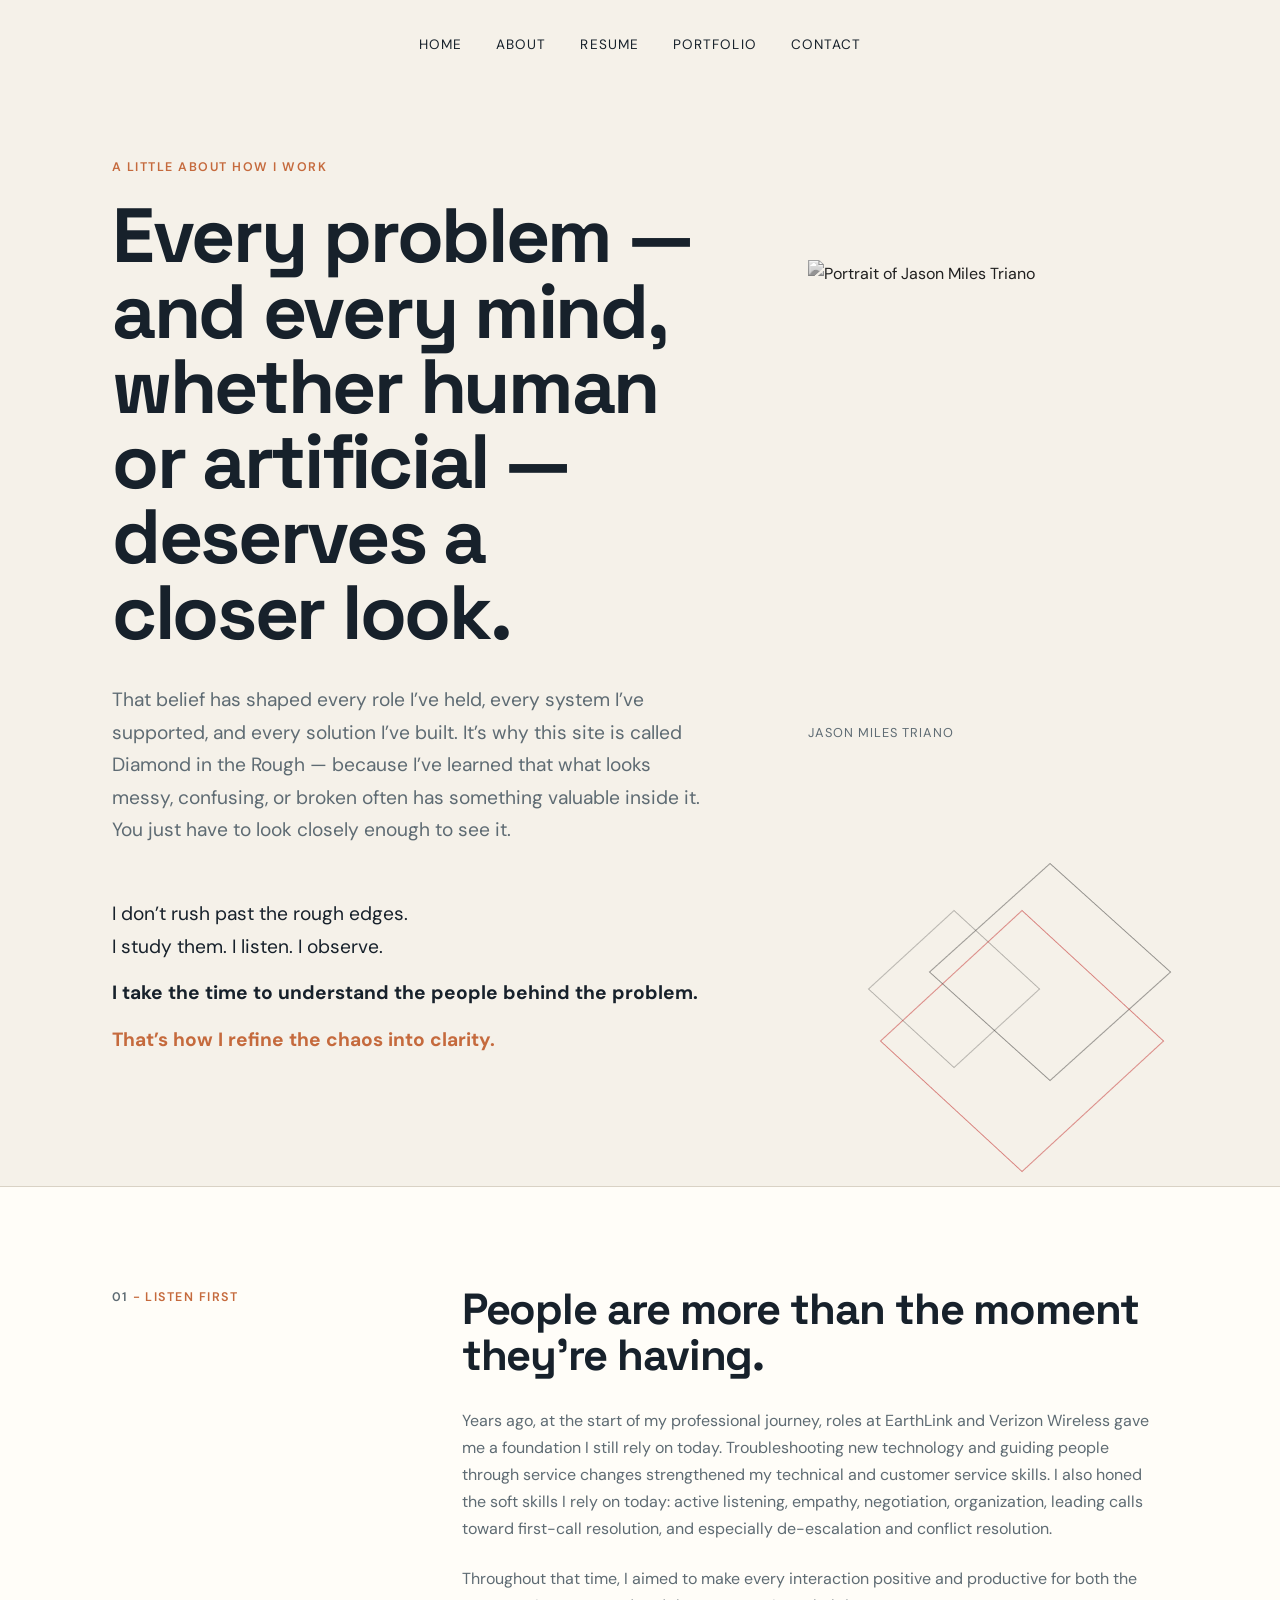
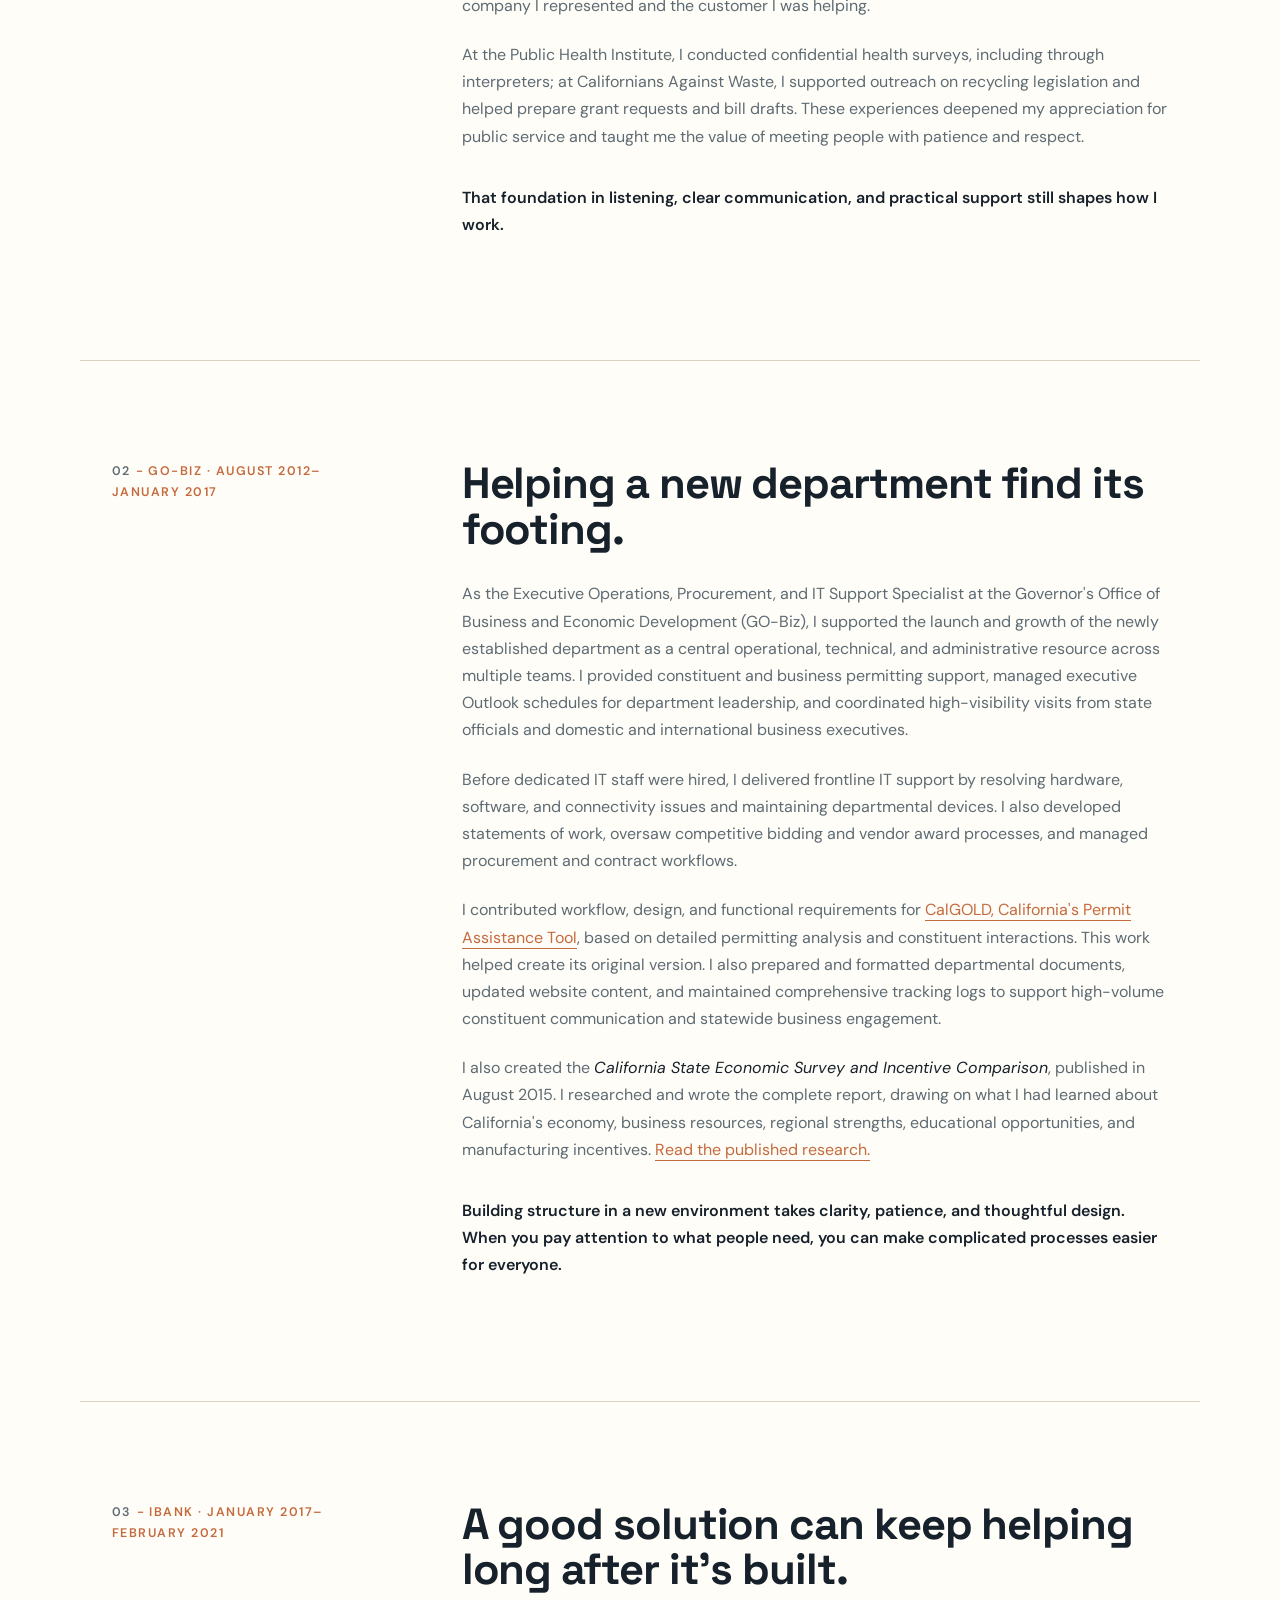
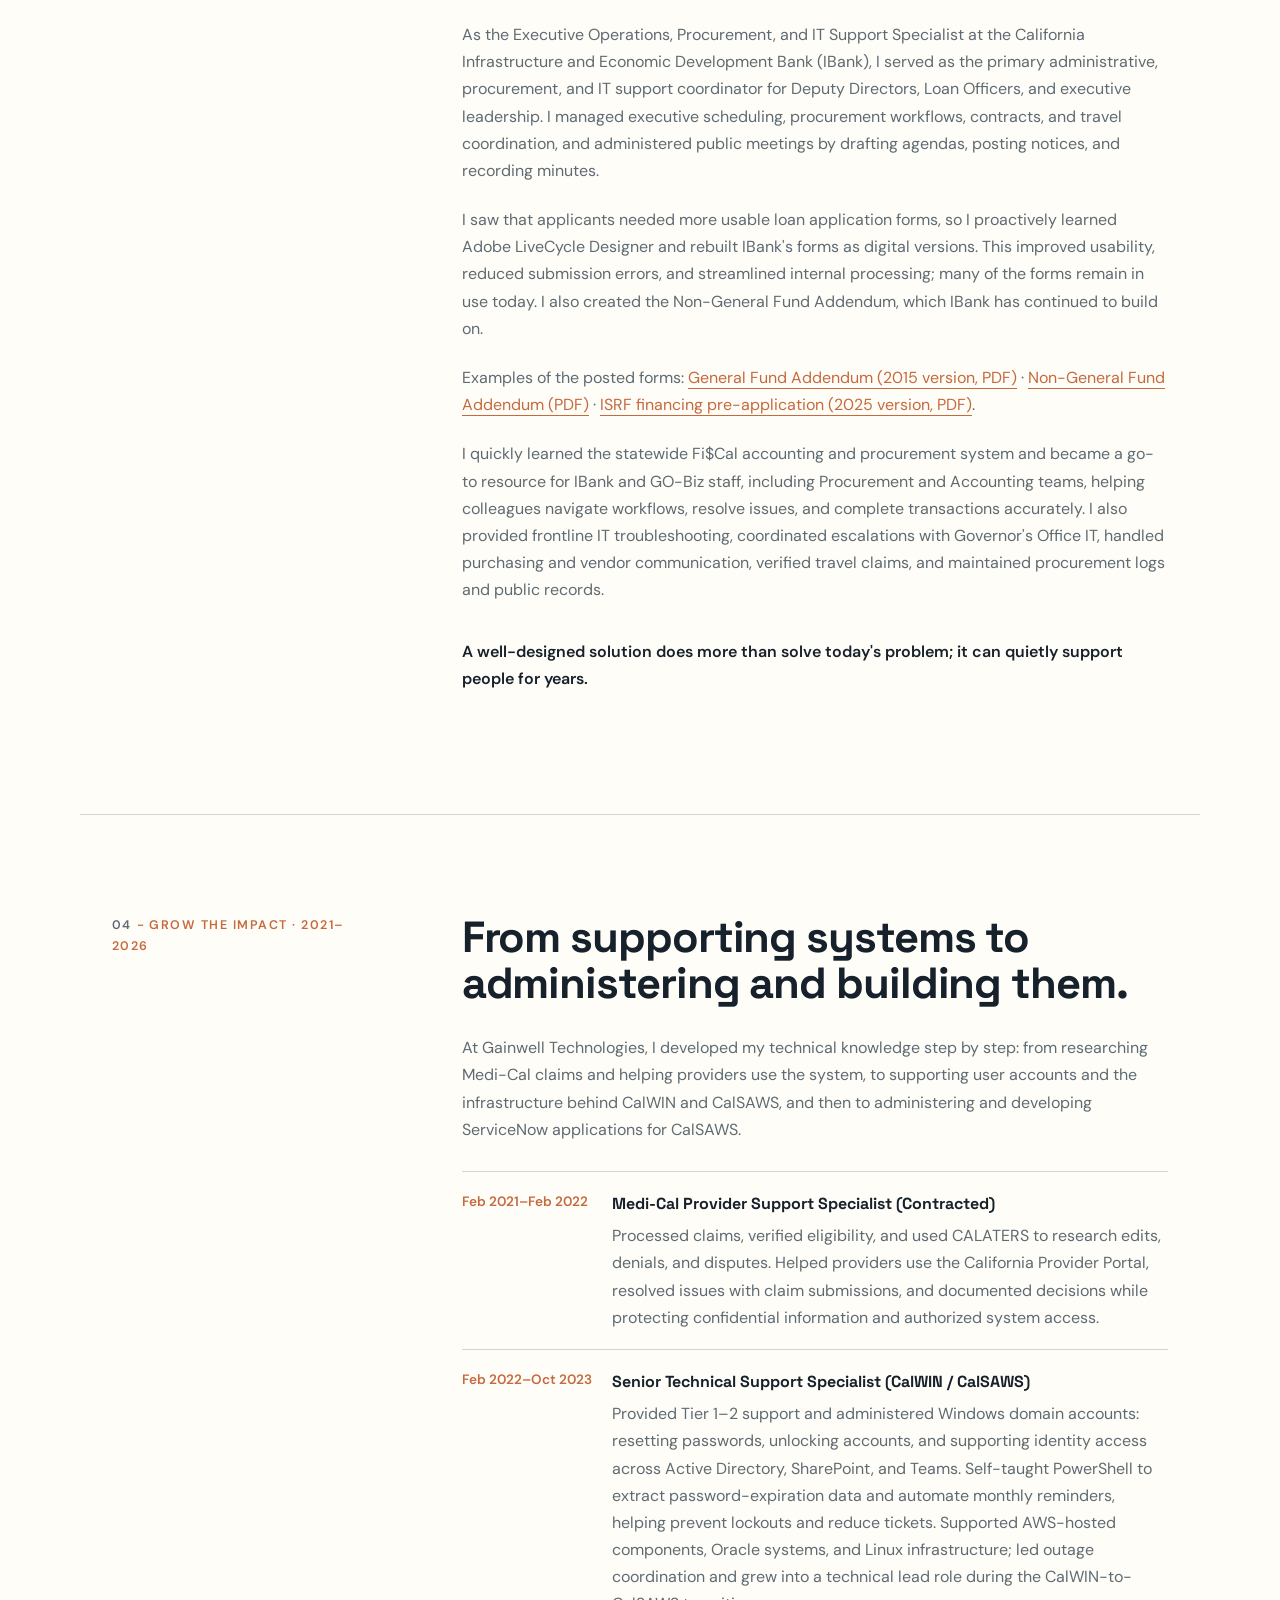
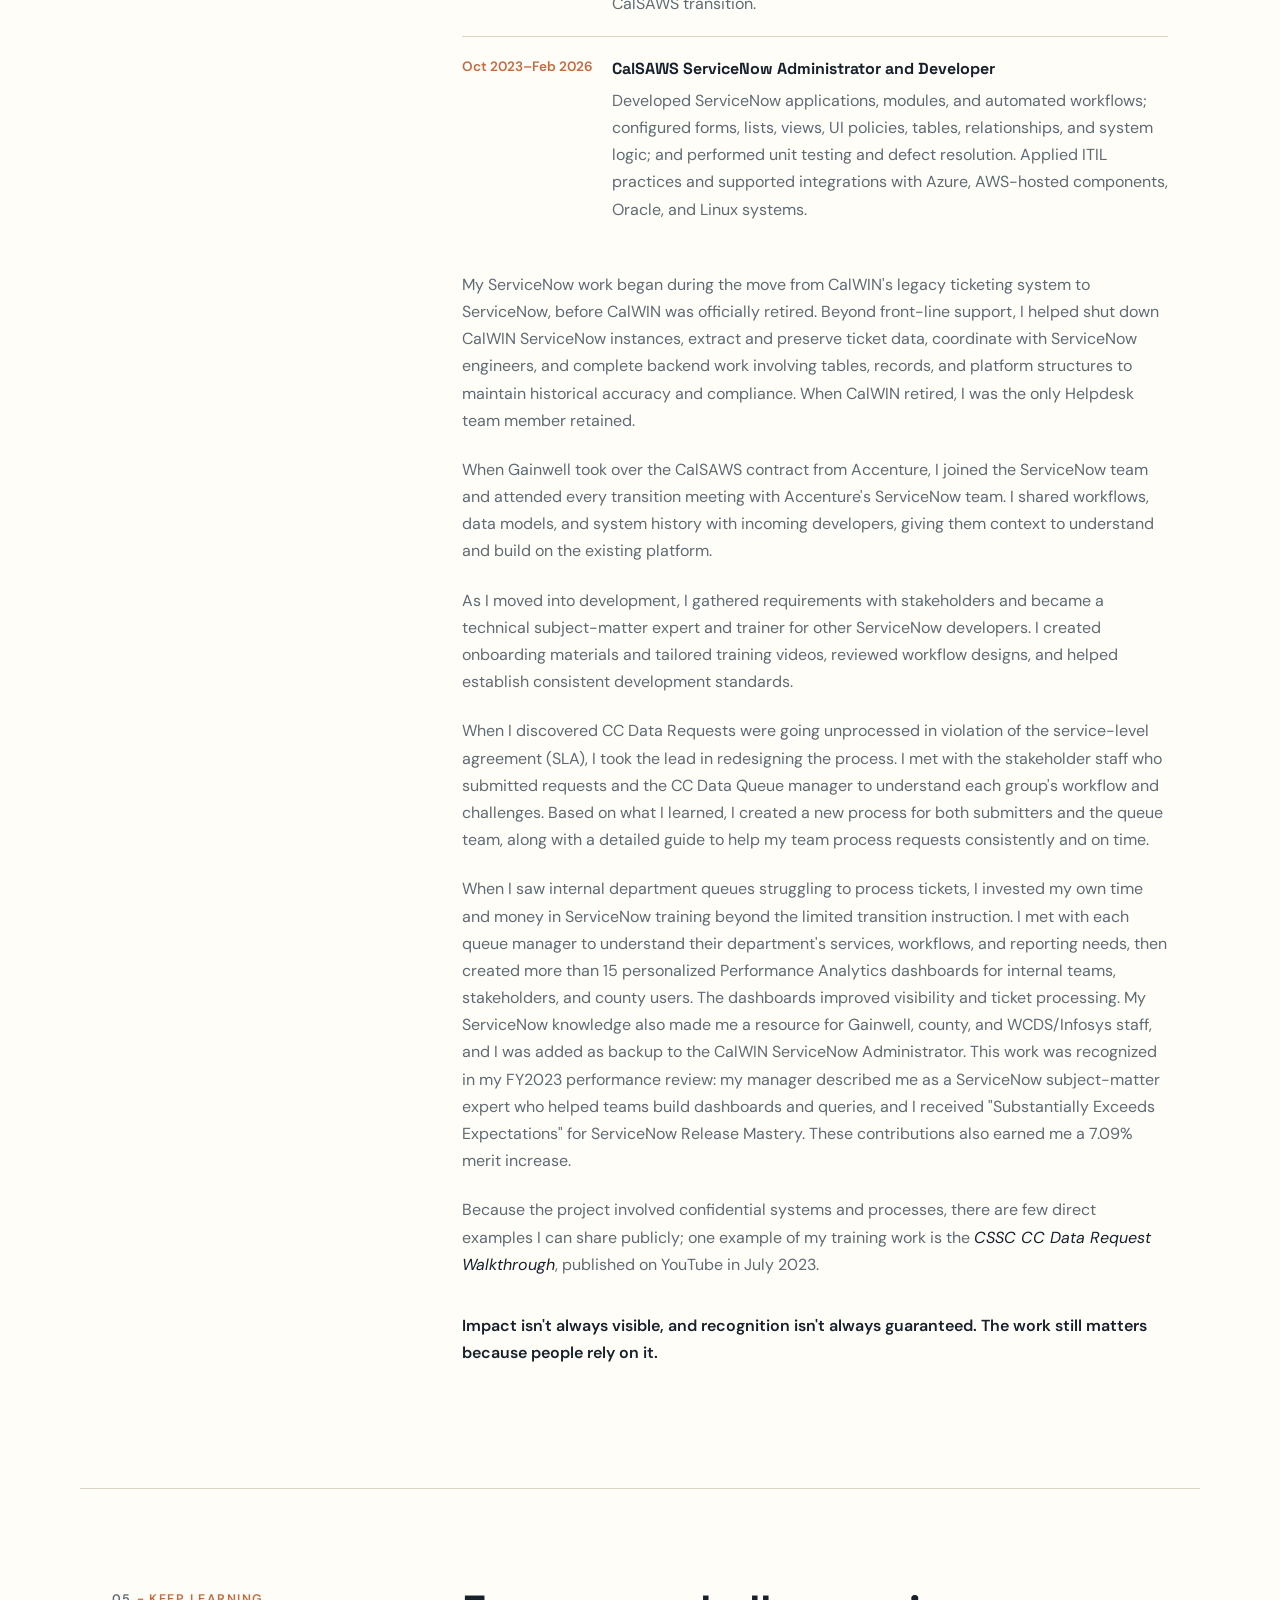
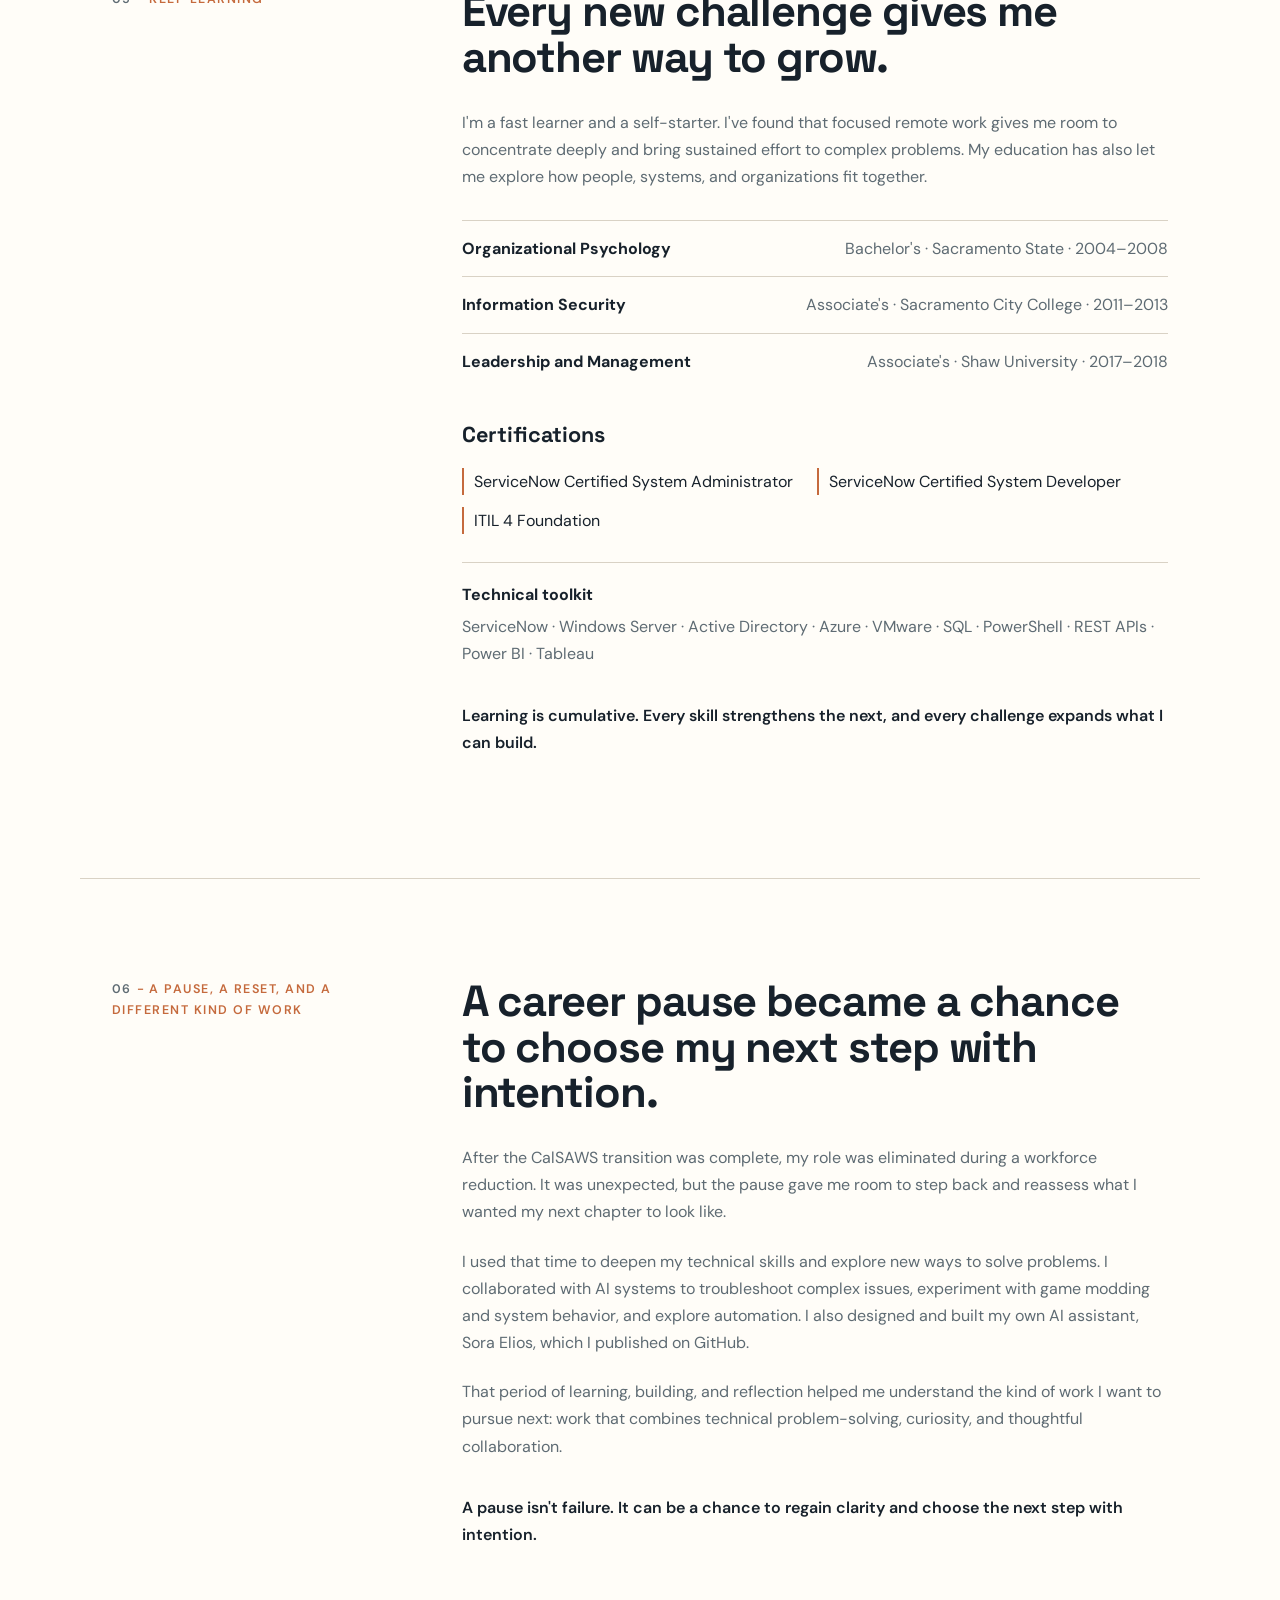
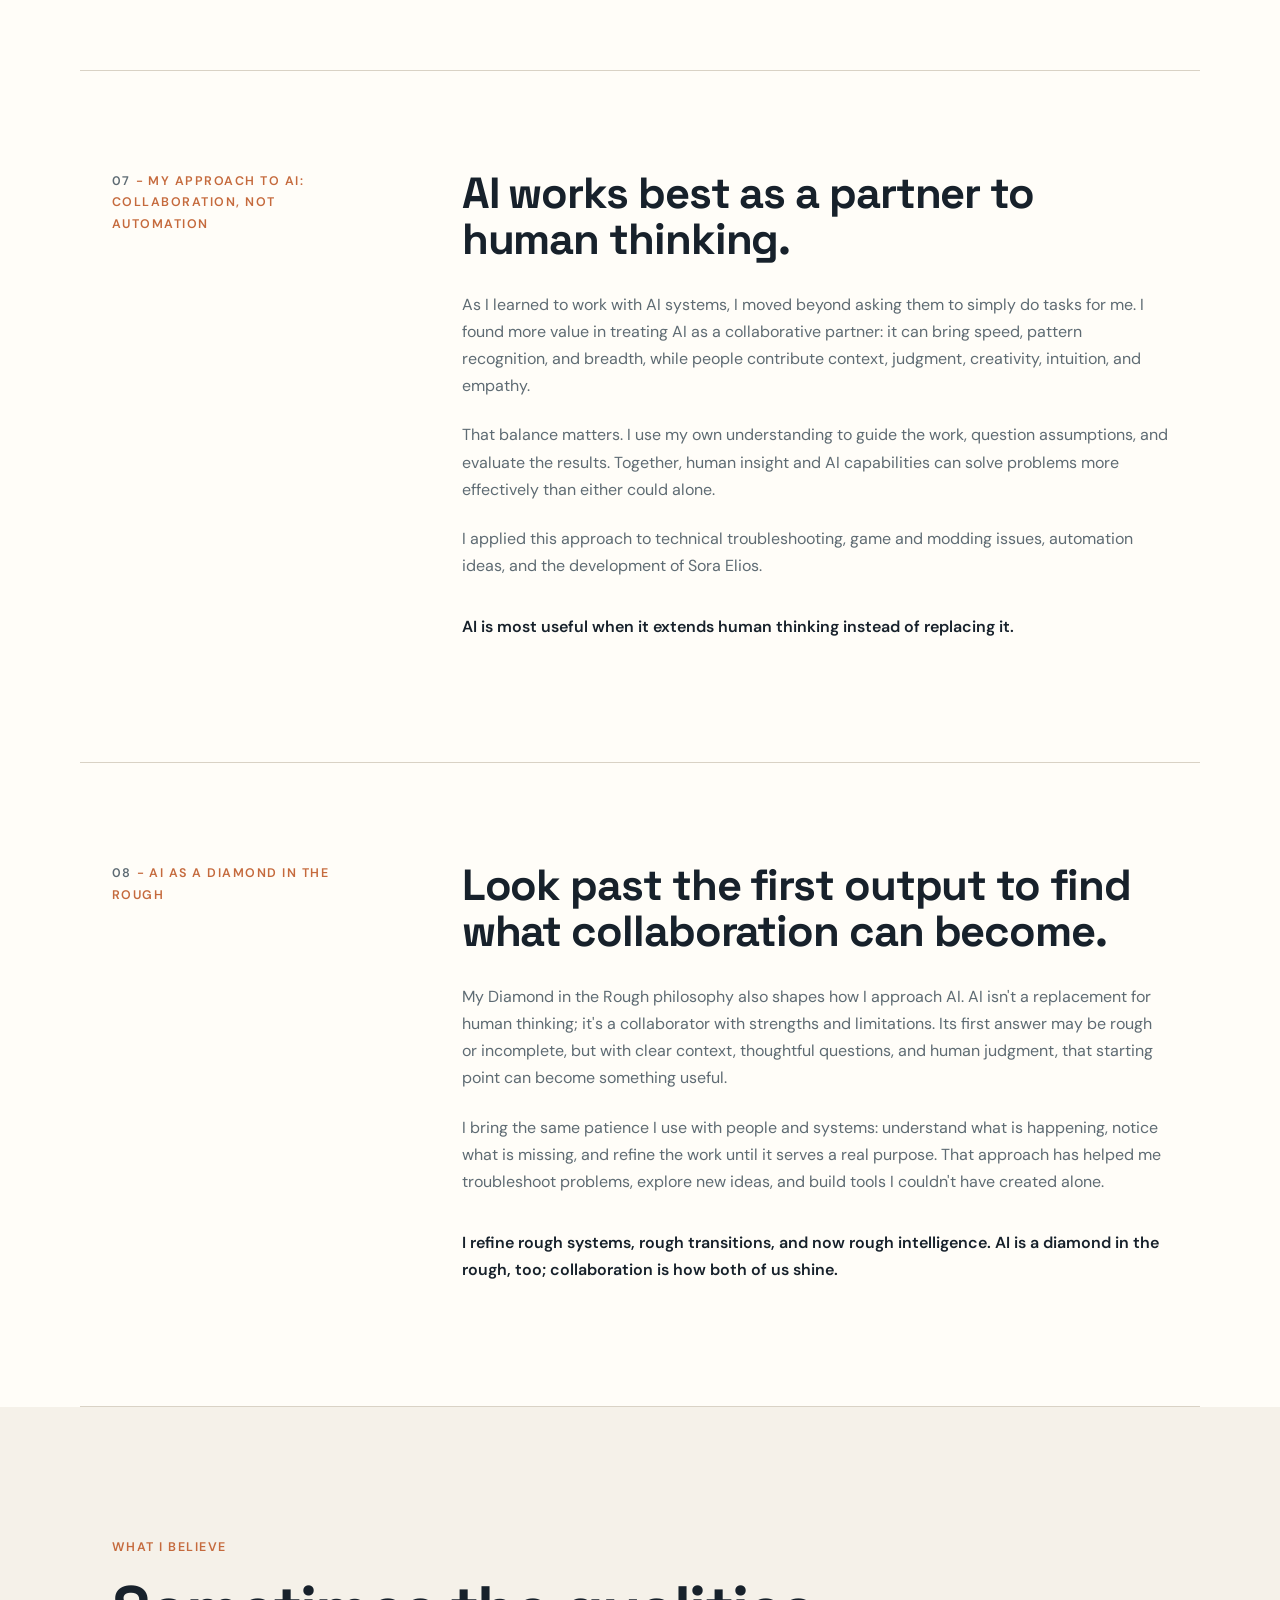
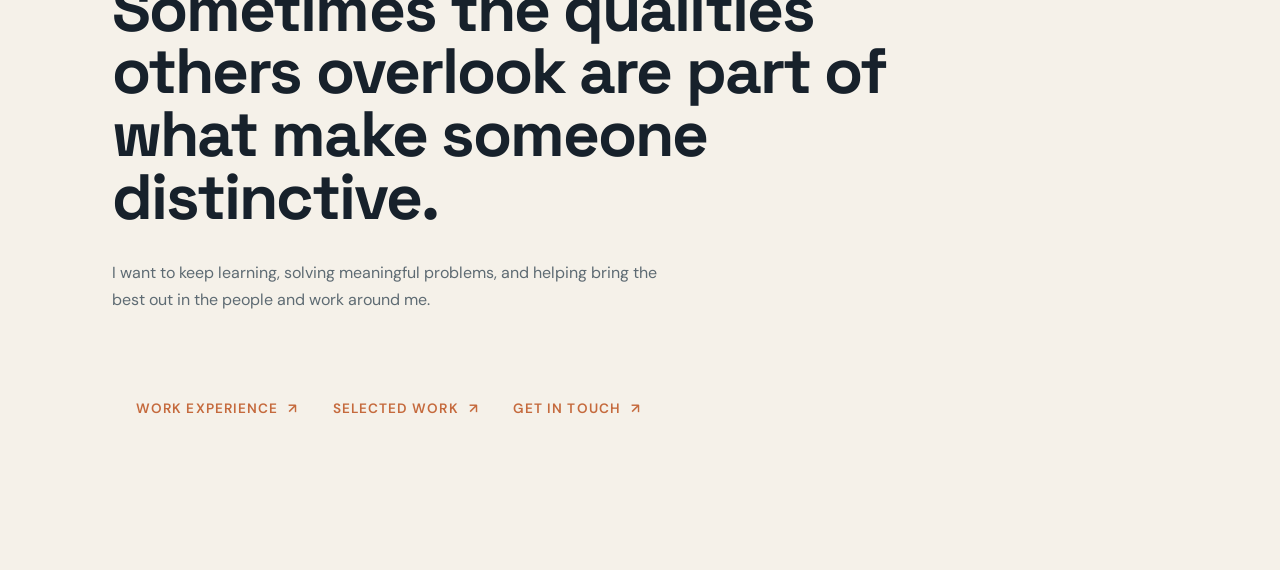
==== commit 98cb64fb: "Expand About page story" ====
--- a/about.html
+++ b/about.html
@@ -41,8 +41,8 @@
 
     <div class="story-opening-philosophy">
       <p class="story-philosophy">
-          <span>I don’t rush past the rough edges.</span>
-          <span>I study them. I listen. I observe.</span>
+          I don’t rush past the rough edges.<br>
+          I study them. I listen. I observe.
           <span class="story-philosophy-emphasis"><strong>I take the time to understand the people behind the problem.</strong></span>
       </p>
         <p class="story-clarity">That’s how I refine the chaos into clarity.</p>
--- a/about.css
+++ b/about.css
@@ -8,6 +8,7 @@
   --accent: #c56a3d;
   --line: #d9d2c5;
   --max-width: 1120px;
+  --story-copy-size: clamp(1.05rem, 1.5vw, 1.3rem);
 }
 
 * { box-sizing: border-box; }
@@ -58,8 +59,8 @@
 .story-opening {
   position: relative;
   display: grid;
-  grid-template-columns: minmax(0, 1fr) 270px;
-  gap: clamp(40px, 8vw, 120px);
+  grid-template-columns: minmax(0, 1fr) 360px;
+  gap: clamp(28px, 4vw, 56px) clamp(40px, 8vw, 120px);
   align-items: center;
   max-width: var(--max-width);
   min-height: 78vh;
@@ -93,19 +94,38 @@
   max-width: 590px;
   margin: 34px 0 0;
   color: var(--muted);
-  font-size: clamp(1.05rem, 1.5vw, 1.3rem);
-}
-
-.story-scroll-link {
-  display: inline-block;
-  margin-top: 34px;
-  border-bottom: 1px solid var(--accent);
-  padding-bottom: 5px;
+  font-size: var(--story-copy-size);
+}
+
+.story-opening-philosophy {
+  position: relative;
+  z-index: 1;
+  grid-column: 1 / -1;
+  max-width: 590px;
+  margin: 0;
+  text-align: left;
+}
+
+.story-philosophy,
+.story-clarity {
+  font-size: var(--story-copy-size);
+  line-height: 1.7;
+}
+
+.story-philosophy {
+  margin: 0;
+  color: var(--ink);
+  font-weight: 400;
+}
+
+.story-philosophy-emphasis { display: block; margin-top: 0.7em; }
+.story-philosophy strong { font-weight: 700; }
+
+.story-clarity {
+  margin: 14px 0 0;
   color: var(--accent);
-  font-weight: 600;
-}
-
-.story-scroll-link span { padding-left: 8px; }
+  font-weight: 700;
+}
 
 .story-portrait {
   position: relative;
@@ -129,14 +149,15 @@
   text-transform: uppercase;
 }
 
-.story-diamond {
+.story-diamond-art {
   position: absolute;
-  right: 8%;
-  bottom: 5%;
-  width: 210px;
-  height: 210px;
-  border: 1px solid rgba(197, 106, 61, 0.28);
-  transform: rotate(45deg);
+  z-index: 0;
+  right: 0;
+  bottom: 0;
+  width: min(340px, 40vw);
+  height: auto;
+  mix-blend-mode: multiply;
+  pointer-events: none;
 }
 
 .story-chapters {
@@ -171,6 +192,34 @@
 .story-chapter a { color: var(--accent); border-bottom: 1px solid currentColor; }
 .story-chapter em { color: var(--ink); }
 
+.role-list {
+  display: grid;
+  margin: 28px 0 30px;
+  padding: 0;
+  list-style: none;
+}
+
+.role-list li {
+  display: grid;
+  grid-template-columns: 132px minmax(0, 1fr);
+  gap: 5px 18px;
+  border-top: 1px solid var(--line);
+  padding: 18px 0;
+}
+
+.role-date {
+  grid-row: span 2;
+  color: var(--accent);
+  font-size: 0.85rem;
+  font-weight: 600;
+}
+
+.role-list strong {
+  font-family: 'Space Grotesk', sans-serif;
+}
+
+.role-list li > span:last-child { color: var(--muted); }
+
 .story-note {
   margin-top: 34px !important;
   color: var(--ink) !important;
@@ -195,6 +244,38 @@
 
 .education-list span { color: var(--muted); text-align: right; }
 
+.credentials-heading {
+  margin: 42px 0 14px;
+  font-family: 'Space Grotesk', sans-serif;
+  font-size: 1.35rem;
+}
+
+.credential-list {
+  display: flex;
+  flex-wrap: wrap;
+  gap: 12px 24px;
+  margin: 0;
+  padding: 0;
+  list-style: none;
+}
+
+.credential-list li {
+  border-left: 2px solid var(--accent);
+  padding-left: 10px;
+}
+
+.skills-summary {
+  border-top: 1px solid var(--line);
+  margin-top: 28px !important;
+  padding-top: 18px;
+}
+
+.skills-summary strong {
+  display: block;
+  margin-bottom: 5px;
+  color: var(--ink);
+}
+
 .story-close {
   position: relative;
   max-width: var(--max-width);
@@ -221,11 +302,14 @@
   nav ul { gap: 8px 18px; }
   .story-opening { display: block; min-height: auto; padding: 78px 22px 100px; }
   .story-opening h1 { font-size: clamp(2.7rem, 13vw, 4.2rem); }
-  .story-portrait { width: min(230px, 70vw); margin: 60px auto 0; }
-  .story-diamond { right: -70px; bottom: 30px; width: 160px; height: 160px; }
+  .story-portrait { width: min(300px, 82vw); margin: 60px auto 0; }
+  .story-opening-philosophy { margin: 38px 0 0; padding: 0; }
+  .story-diamond-art { right: -72px; bottom: 28px; width: min(220px, 58vw); }
   .story-chapter { display: block; padding: 72px 22px; }
   .story-chapter-number { margin-bottom: 34px; }
   .story-chapter h2 { font-size: 2.2rem; }
+  .role-list li { grid-template-columns: minmax(0, 1fr); gap: 5px; }
+  .role-date { grid-row: auto; }
   .education-list li { display: block; }
   .education-list span { display: block; margin-top: 4px; text-align: left; }
   .story-close { padding: 90px 22px 110px; }
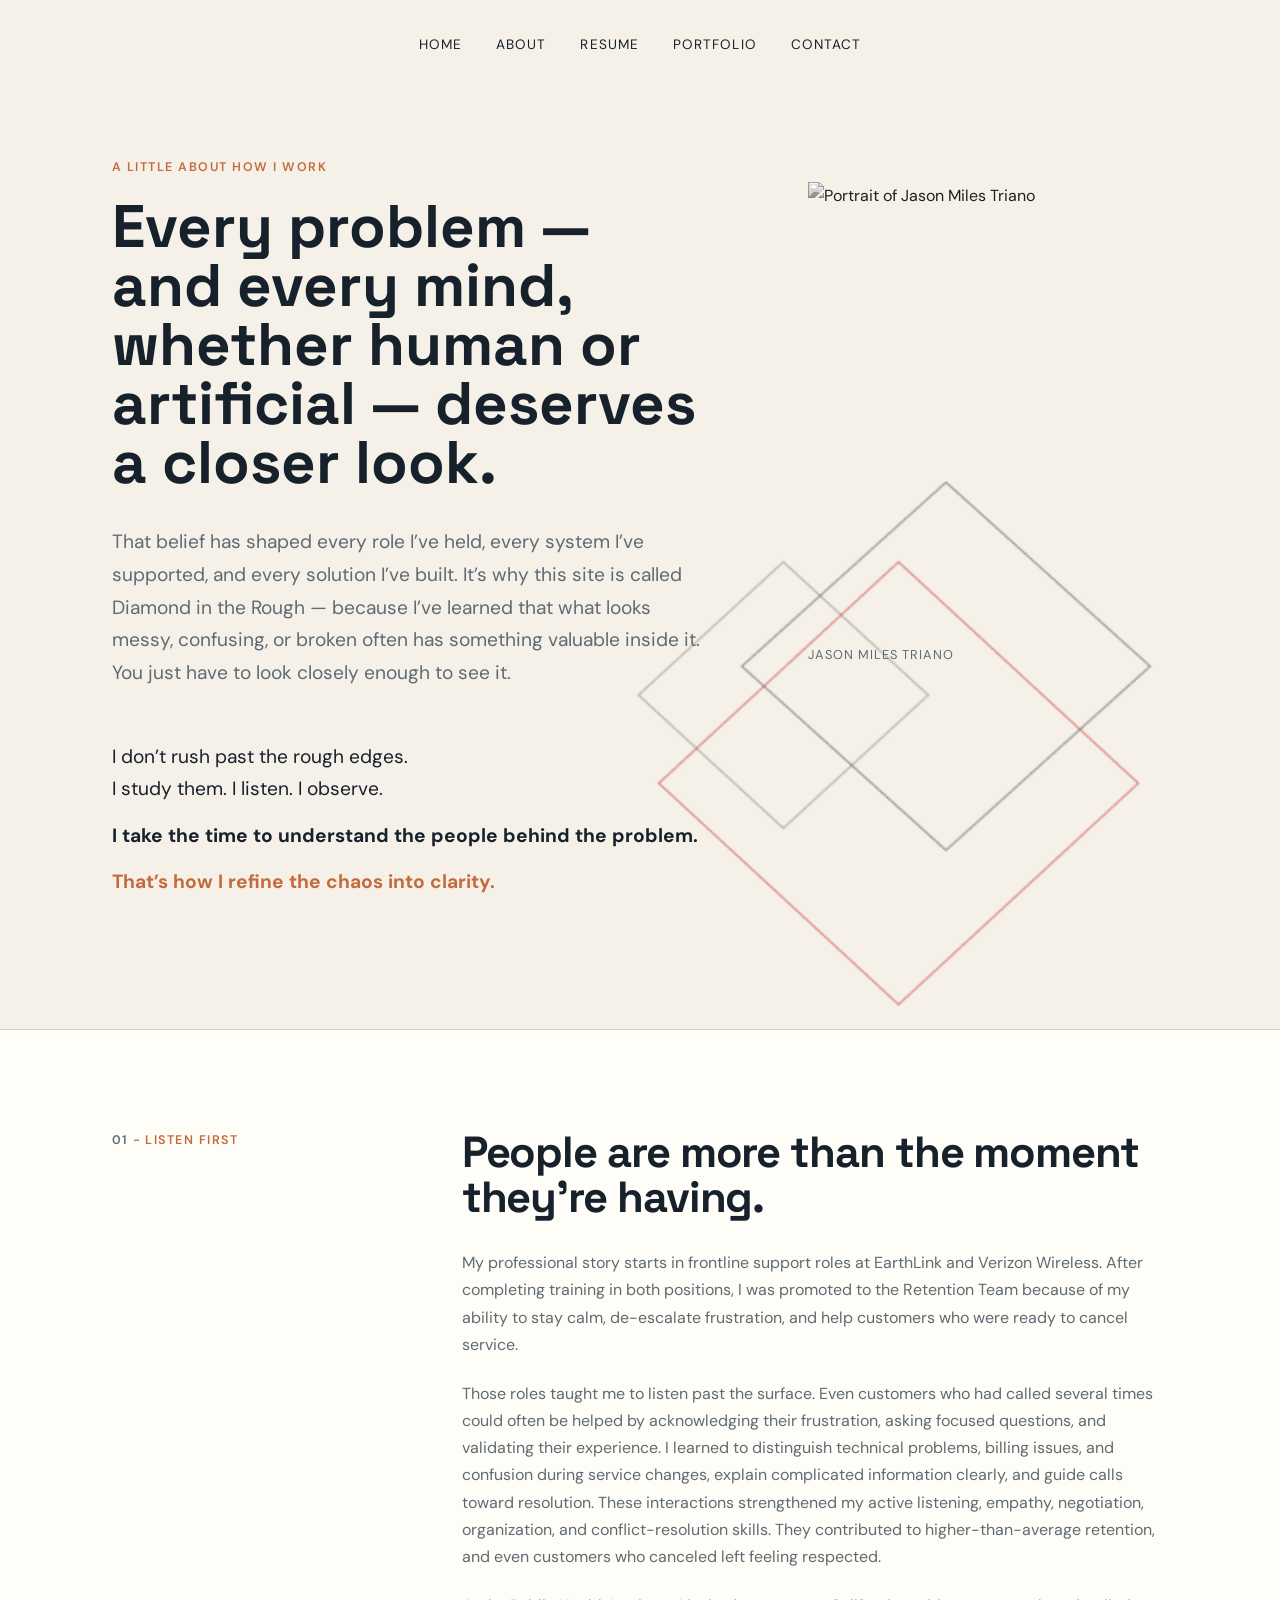
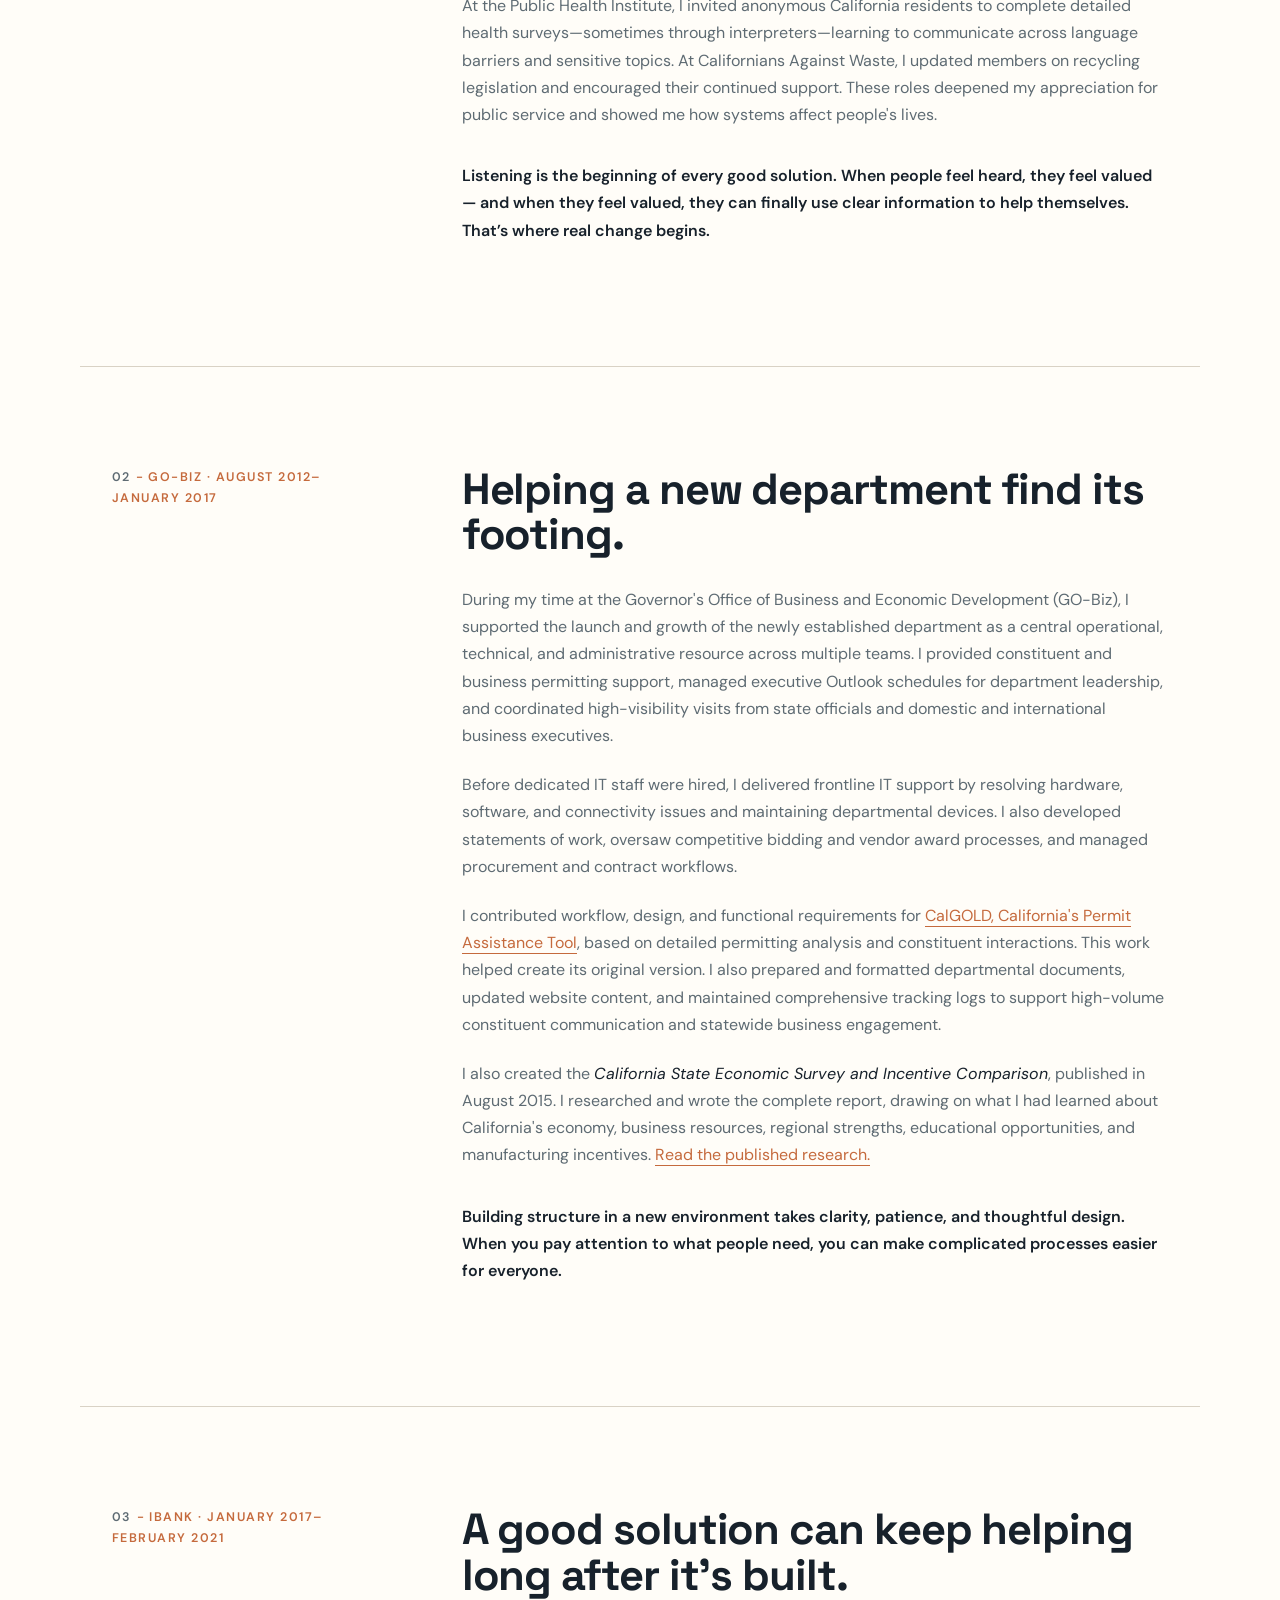
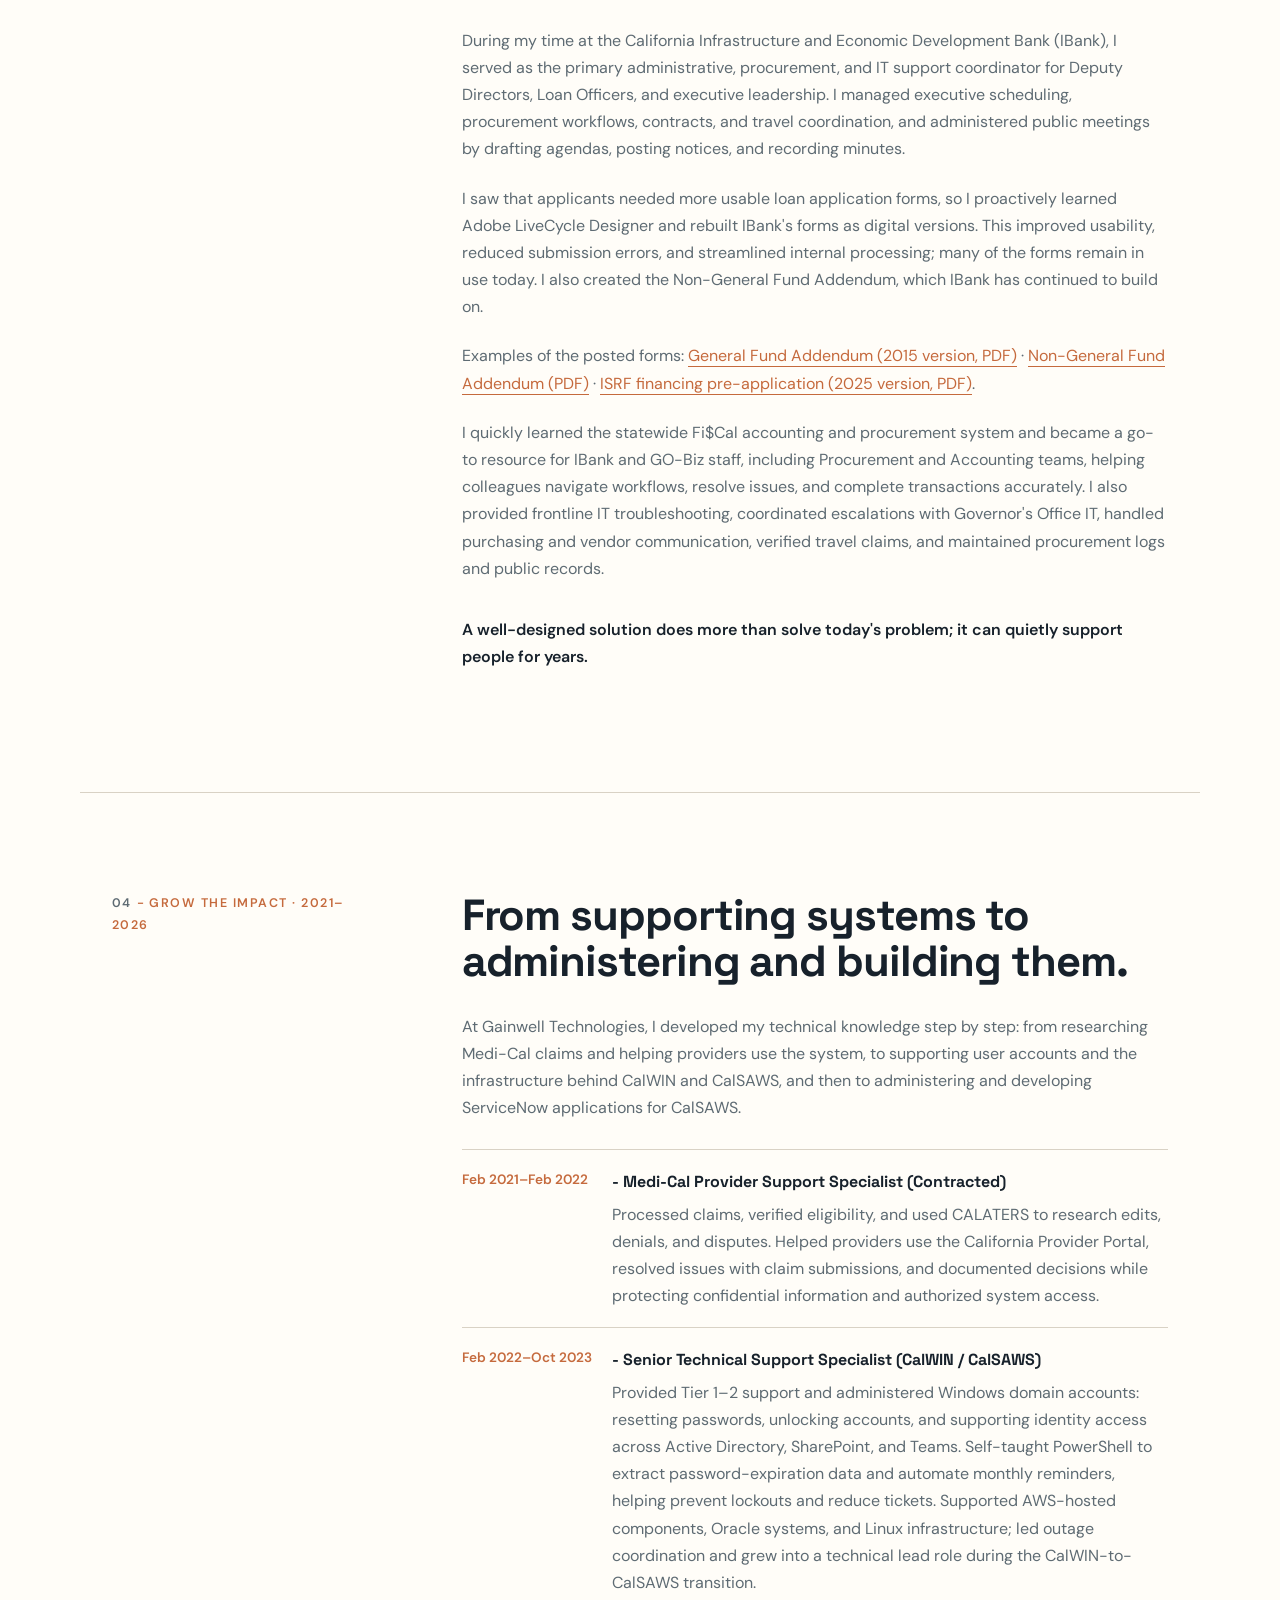
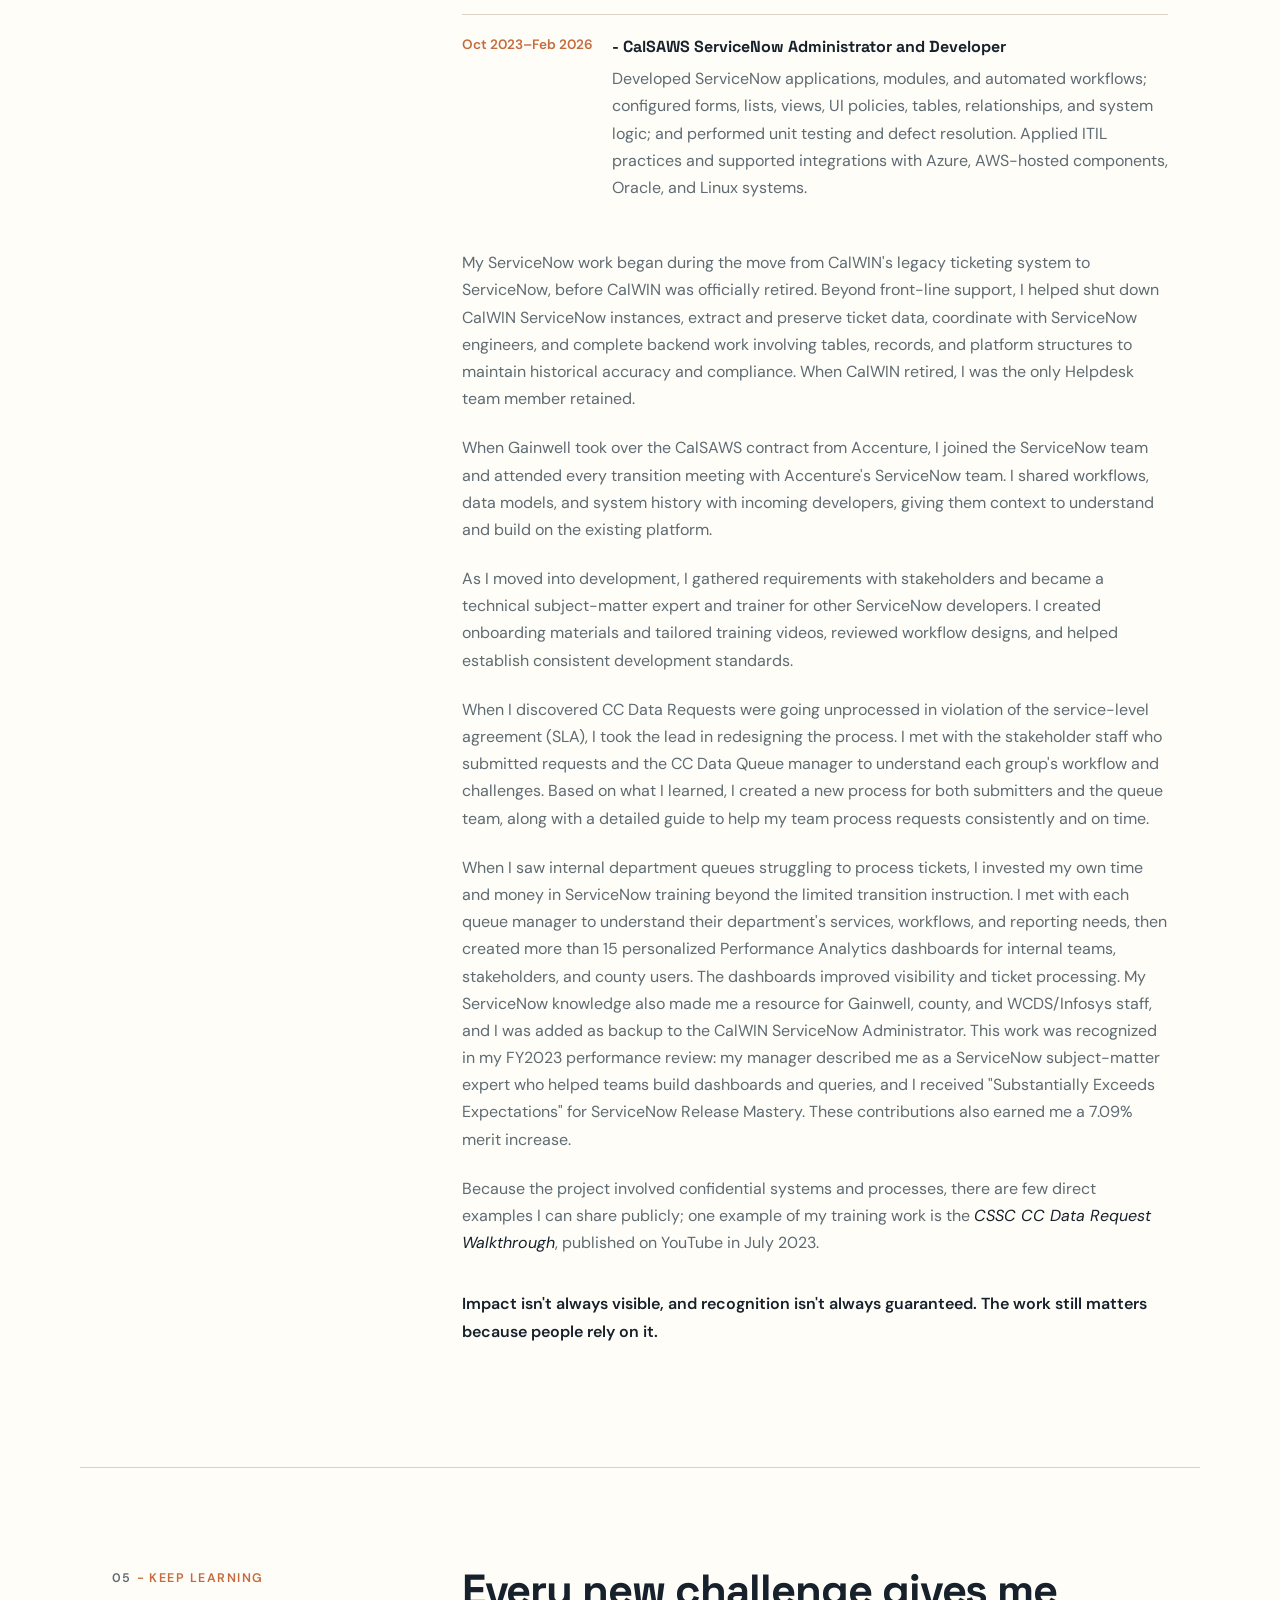
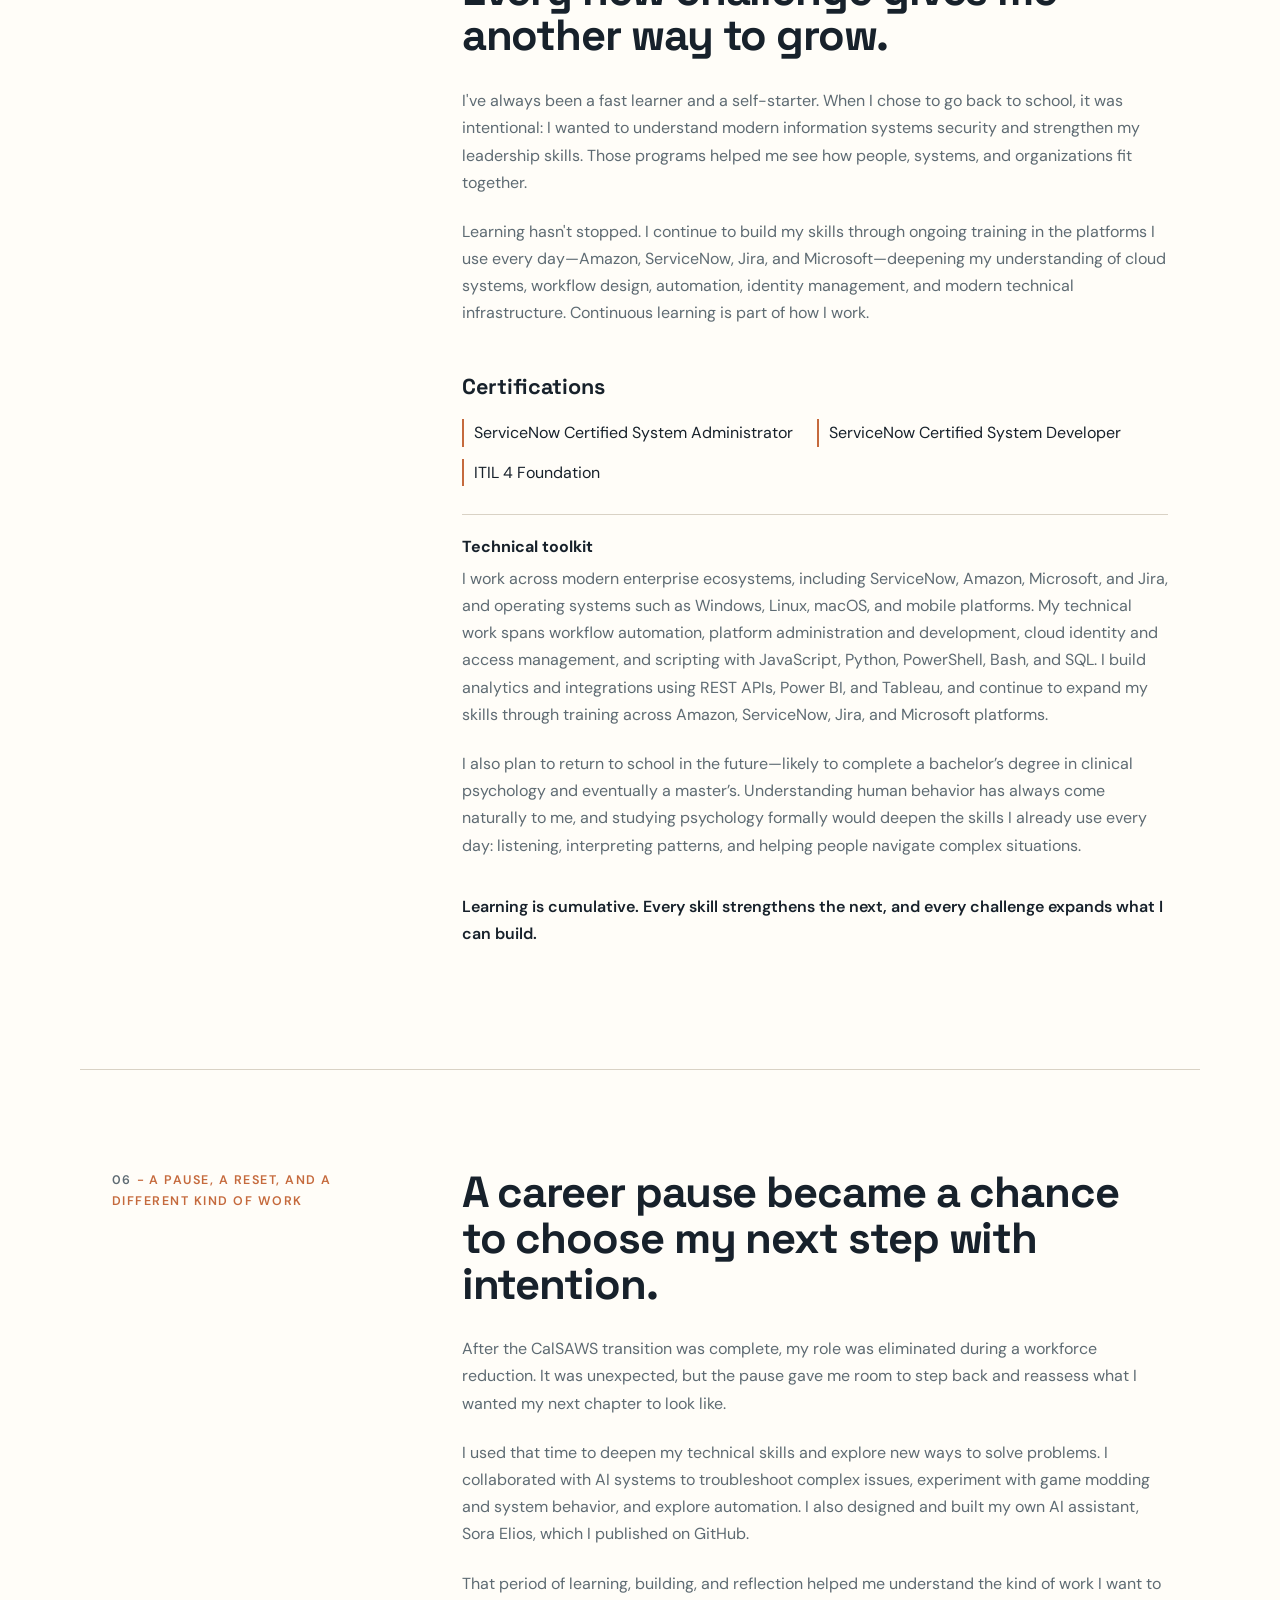
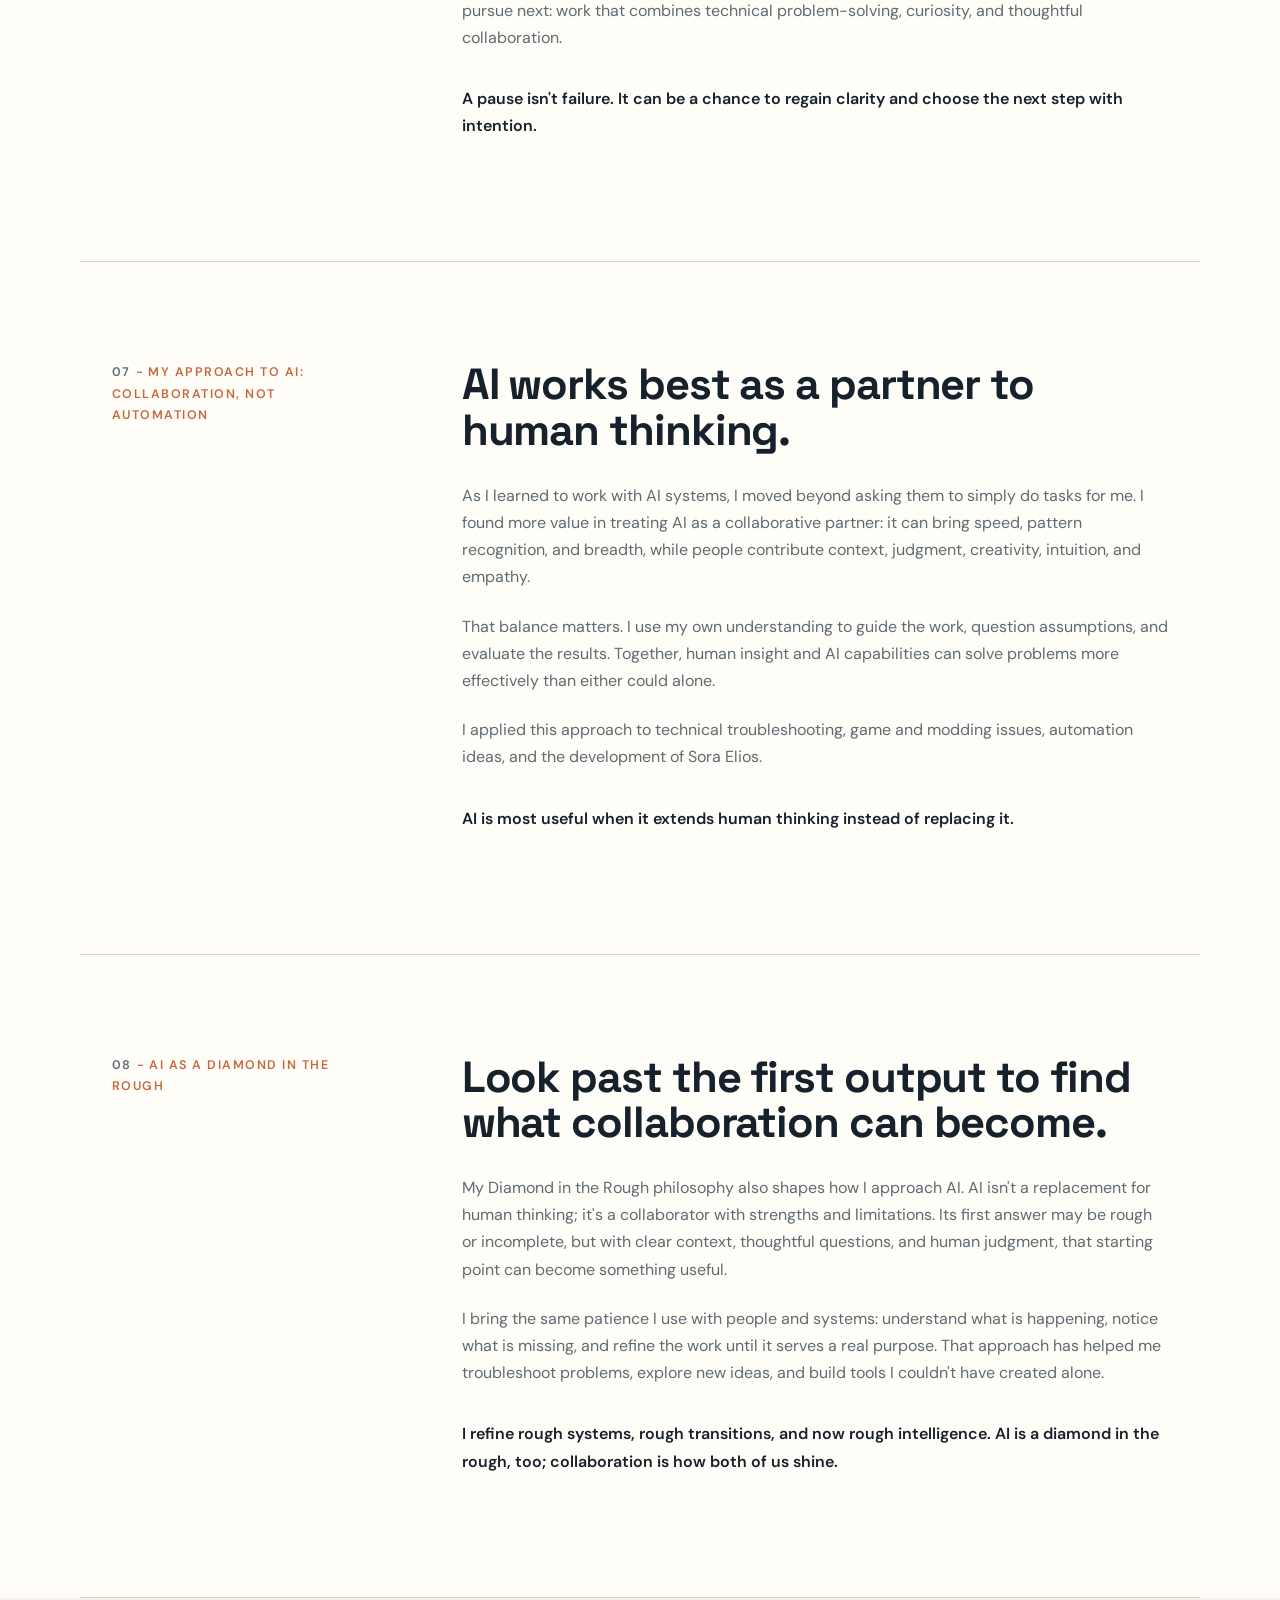
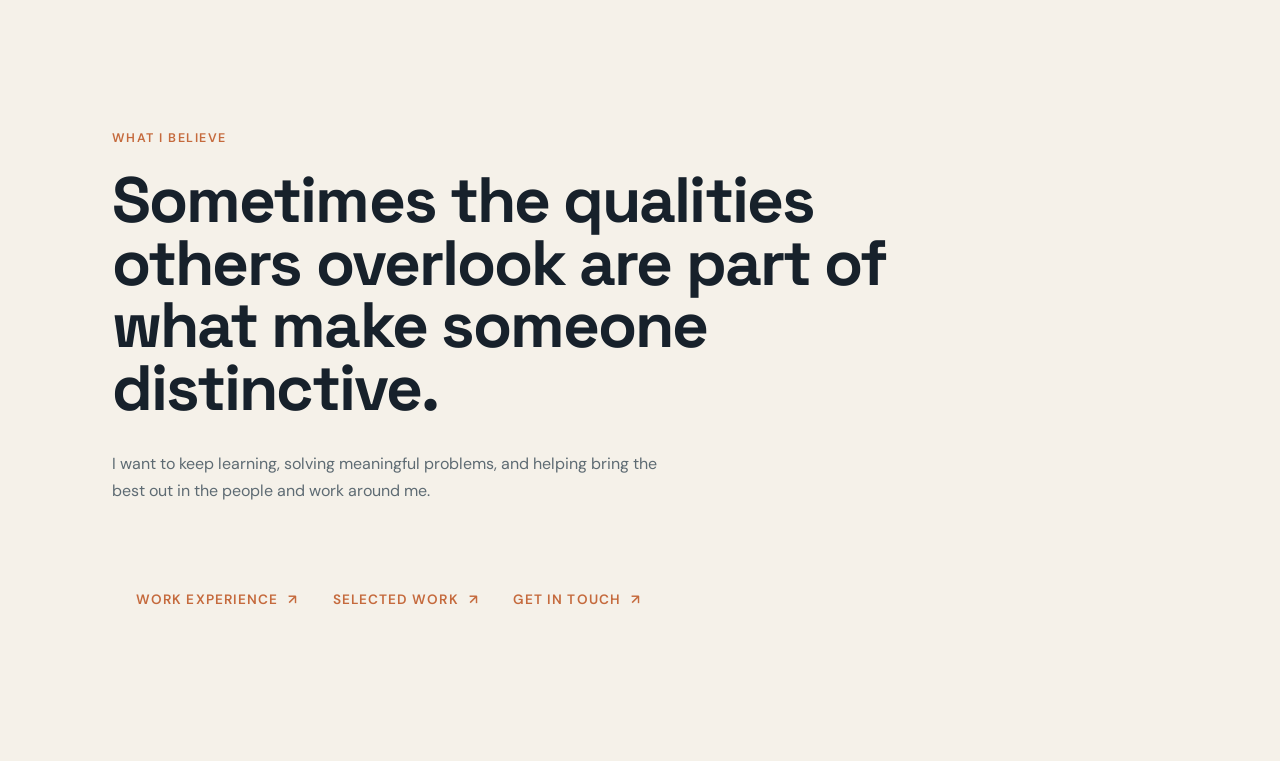
==== commit 0f92e520: "Update About page learning section" ====
--- a/about.html
+++ b/about.html
@@ -56,10 +56,10 @@
       <p class="story-chapter-number">01 <span>- Listen first</span></p>
       <div class="story-chapter-content">
         <h2>People are more than the moment they're having.</h2>
-        <p>Years ago, at the start of my professional journey, roles at EarthLink and Verizon Wireless gave me a foundation I still rely on today. Troubleshooting new technology and guiding people through service changes strengthened my technical and customer service skills. I also honed the soft skills I rely on today: active listening, empathy, negotiation, organization, leading calls toward first-call resolution, and especially de-escalation and conflict resolution.</p>
-        <p>Throughout that time, I aimed to make every interaction positive and productive for both the company I represented and the customer I was helping.</p>
-        <p>At the Public Health Institute, I conducted confidential health surveys, including through interpreters; at Californians Against Waste, I supported outreach on recycling legislation and helped prepare grant requests and bill drafts. These experiences deepened my appreciation for public service and taught me the value of meeting people with patience and respect.</p>
-        <p class="story-note">That foundation in listening, clear communication, and practical support still shapes how I work.</p>
+        <p>My professional story starts in frontline support roles at EarthLink and Verizon Wireless. After completing training in both positions, I was promoted to the Retention Team because of my ability to stay calm, de-escalate frustration, and help customers who were ready to cancel service.</p>
+        <p>Those roles taught me to listen past the surface. Even customers who had called several times could often be helped by acknowledging their frustration, asking focused questions, and validating their experience. I learned to distinguish technical problems, billing issues, and confusion during service changes, explain complicated information clearly, and guide calls toward resolution. These interactions strengthened my active listening, empathy, negotiation, organization, and conflict-resolution skills. They contributed to higher-than-average retention, and even customers who canceled left feeling respected.</p>
+        <p>At the Public Health Institute, I invited anonymous California residents to complete detailed health surveys—sometimes through interpreters—learning to communicate across language barriers and sensitive topics. At Californians Against Waste, I updated members on recycling legislation and encouraged their continued support. These roles deepened my appreciation for public service and showed me how systems affect people's lives.</p>
+        <p class="story-note">Listening is the beginning of every good solution. When people feel heard, they feel valued — and when they feel valued, they can finally use clear information to help themselves. That’s where real change begins.</p>
       </div>
     </section>
 
@@ -67,7 +67,7 @@
       <p class="story-chapter-number">02 <span>- GO-Biz · August 2012–January 2017</span></p>
       <div class="story-chapter-content">
         <h2>Helping a new department find its footing.</h2>
-        <p>As the Executive Operations, Procurement, and IT Support Specialist at the Governor's Office of Business and Economic Development (GO-Biz), I supported the launch and growth of the newly established department as a central operational, technical, and administrative resource across multiple teams. I provided constituent and business permitting support, managed executive Outlook schedules for department leadership, and coordinated high-visibility visits from state officials and domestic and international business executives.</p>
+        <p>During my time at the Governor's Office of Business and Economic Development (GO-Biz), I supported the launch and growth of the newly established department as a central operational, technical, and administrative resource across multiple teams. I provided constituent and business permitting support, managed executive Outlook schedules for department leadership, and coordinated high-visibility visits from state officials and domestic and international business executives.</p>
         <p>Before dedicated IT staff were hired, I delivered frontline IT support by resolving hardware, software, and connectivity issues and maintaining departmental devices. I also developed statements of work, oversaw competitive bidding and vendor award processes, and managed procurement and contract workflows.</p>
           <p>I contributed workflow, design, and functional requirements for <a href="https://www.calgold.ca.gov/" target="_blank" rel="noopener noreferrer">CalGOLD, California's Permit Assistance Tool</a>, based on detailed permitting analysis and constituent interactions. This work helped create its original version. I also prepared and formatted departmental documents, updated website content, and maintained comprehensive tracking logs to support high-volume constituent communication and statewide business engagement.</p>
         <p>I also created the <em>California State Economic Survey and Incentive Comparison</em>, published in August 2015. I researched and wrote the complete report, drawing on what I had learned about California's economy, business resources, regional strengths, educational opportunities, and manufacturing incentives. <a href="https://reshoringinstitute.org/california-economic-incentive-analysis/" target="_blank" rel="noopener noreferrer">Read the published research.</a></p>
@@ -79,7 +79,7 @@
       <p class="story-chapter-number">03 <span>- IBank · January 2017–February 2021</span></p>
       <div class="story-chapter-content">
         <h2>A good solution can keep helping long after it's built.</h2>
-        <p>As the Executive Operations, Procurement, and IT Support Specialist at the California Infrastructure and Economic Development Bank (IBank), I served as the primary administrative, procurement, and IT support coordinator for Deputy Directors, Loan Officers, and executive leadership. I managed executive scheduling, procurement workflows, contracts, and travel coordination, and administered public meetings by drafting agendas, posting notices, and recording minutes.</p>
+        <p>During my time at the California Infrastructure and Economic Development Bank (IBank), I served as the primary administrative, procurement, and IT support coordinator for Deputy Directors, Loan Officers, and executive leadership. I managed executive scheduling, procurement workflows, contracts, and travel coordination, and administered public meetings by drafting agendas, posting notices, and recording minutes.</p>
         <p>I saw that applicants needed more usable loan application forms, so I proactively learned Adobe LiveCycle Designer and rebuilt IBank's forms as digital versions. This improved usability, reduced submission errors, and streamlined internal processing; many of the forms remain in use today. I also created the Non-General Fund Addendum, which IBank has continued to build on.</p>
         <p>Examples of the posted forms: <a href="https://ibank.ca.gov/wp-content/uploads/2021/10/10-10-15-General-Fund-Addendum-1.pdf" target="_blank" rel="noopener noreferrer">General Fund Addendum (2015 version, PDF)</a> · <a href="https://ibank.ca.gov/wp-content/uploads/2022/12/Special-Funds-Addendum_b.pdf" target="_blank" rel="noopener noreferrer">Non-General Fund Addendum (PDF)</a> · <a href="https://ibank.ca.gov/wp-content/uploads/2025/01/ISRF_PreApp_1-30-2025.pdf" target="_blank" rel="noopener noreferrer">ISRF financing pre-application (2025 version, PDF)</a>.</p>
         <p>I quickly learned the statewide Fi$Cal accounting and procurement system and became a go-to resource for IBank and GO-Biz staff, including Procurement and Accounting teams, helping colleagues navigate workflows, resolve issues, and complete transactions accurately. I also provided frontline IT troubleshooting, coordinated escalations with Governor's Office IT, handled purchasing and vendor communication, verified travel claims, and maintained procurement logs and public records.</p>
@@ -93,9 +93,9 @@
         <h2>From supporting systems to administering and building them.</h2>
         <p>At Gainwell Technologies, I developed my technical knowledge step by step: from researching Medi-Cal claims and helping providers use the system, to supporting user accounts and the infrastructure behind CalWIN and CalSAWS, and then to administering and developing ServiceNow applications for CalSAWS.</p>
         <ul class="role-list">
-          <li><span class="role-date">Feb 2021–Feb 2022</span><strong>Medi-Cal Provider Support Specialist (Contracted)</strong><span>Processed claims, verified eligibility, and used CALATERS to research edits, denials, and disputes. Helped providers use the California Provider Portal, resolved issues with claim submissions, and documented decisions while protecting confidential information and authorized system access.</span></li>
-          <li><span class="role-date">Feb 2022–Oct 2023</span><strong>Senior Technical Support Specialist (CalWIN / CalSAWS)</strong><span>Provided Tier 1–2 support and administered Windows domain accounts: resetting passwords, unlocking accounts, and supporting identity access across Active Directory, SharePoint, and Teams. Self-taught PowerShell to extract password-expiration data and automate monthly reminders, helping prevent lockouts and reduce tickets. Supported AWS-hosted components, Oracle systems, and Linux infrastructure; led outage coordination and grew into a technical lead role during the CalWIN-to-CalSAWS transition.</span></li>
-          <li><span class="role-date">Oct 2023–Feb 2026</span><strong>CalSAWS ServiceNow Administrator and Developer</strong><span>Developed ServiceNow applications, modules, and automated workflows; configured forms, lists, views, UI policies, tables, relationships, and system logic; and performed unit testing and defect resolution. Applied ITIL practices and supported integrations with Azure, AWS-hosted components, Oracle, and Linux systems.</span></li>
+          <li><span class="role-date">Feb 2021–Feb 2022</span><strong> - Medi-Cal Provider Support Specialist (Contracted)</strong><span>Processed claims, verified eligibility, and used CALATERS to research edits, denials, and disputes. Helped providers use the California Provider Portal, resolved issues with claim submissions, and documented decisions while protecting confidential information and authorized system access.</span></li>
+          <li><span class="role-date">Feb 2022–Oct 2023</span><strong> - Senior Technical Support Specialist (CalWIN / CalSAWS)</strong><span>Provided Tier 1–2 support and administered Windows domain accounts: resetting passwords, unlocking accounts, and supporting identity access across Active Directory, SharePoint, and Teams. Self-taught PowerShell to extract password-expiration data and automate monthly reminders, helping prevent lockouts and reduce tickets. Supported AWS-hosted components, Oracle systems, and Linux infrastructure; led outage coordination and grew into a technical lead role during the CalWIN-to-CalSAWS transition.</span></li>
+          <li><span class="role-date">Oct 2023–Feb 2026</span><strong> - CalSAWS ServiceNow Administrator and Developer</strong><span>Developed ServiceNow applications, modules, and automated workflows; configured forms, lists, views, UI policies, tables, relationships, and system logic; and performed unit testing and defect resolution. Applied ITIL practices and supported integrations with Azure, AWS-hosted components, Oracle, and Linux systems.</span></li>
         </ul>
         <p>My ServiceNow work began during the move from CalWIN's legacy ticketing system to ServiceNow, before CalWIN was officially retired. Beyond front-line support, I helped shut down CalWIN ServiceNow instances, extract and preserve ticket data, coordinate with ServiceNow engineers, and complete backend work involving tables, records, and platform structures to maintain historical accuracy and compliance. When CalWIN retired, I was the only Helpdesk team member retained.</p>
         <p>When Gainwell took over the CalSAWS contract from Accenture, I joined the ServiceNow team and attended every transition meeting with Accenture's ServiceNow team. I shared workflows, data models, and system history with incoming developers, giving them context to understand and build on the existing platform.</p>
@@ -111,19 +111,16 @@
       <p class="story-chapter-number">05 <span>- Keep learning</span></p>
       <div class="story-chapter-content">
         <h2>Every new challenge gives me another way to grow.</h2>
-        <p>I'm a fast learner and a self-starter. I've found that focused remote work gives me room to concentrate deeply and bring sustained effort to complex problems. My education has also let me explore how people, systems, and organizations fit together.</p>
-        <ul class="education-list">
-          <li><strong>Organizational Psychology</strong><span>Bachelor's · Sacramento State · 2004–2008</span></li>
-          <li><strong>Information Security</strong><span>Associate's · Sacramento City College · 2011–2013</span></li>
-          <li><strong>Leadership and Management</strong><span>Associate's · Shaw University · 2017–2018</span></li>
-        </ul>
+        <p>I've always been a fast learner and a self-starter. When I chose to go back to school, it was intentional: I wanted to understand modern information systems security and strengthen my leadership skills. Those programs helped me see how people, systems, and organizations fit together.</p>
+        <p>Learning hasn't stopped. I continue to build my skills through ongoing training in the platforms I use every day—Amazon, ServiceNow, Jira, and Microsoft—deepening my understanding of cloud systems, workflow design, automation, identity management, and modern technical infrastructure. Continuous learning is part of how I work.</p>
         <h3 class="credentials-heading">Certifications</h3>
         <ul class="credential-list">
           <li>ServiceNow Certified System Administrator</li>
           <li>ServiceNow Certified System Developer</li>
           <li>ITIL 4 Foundation</li>
         </ul>
-        <p class="skills-summary"><strong>Technical toolkit</strong>ServiceNow · Windows Server · Active Directory · Azure · VMware · SQL · PowerShell · REST APIs · Power BI · Tableau</p>
+        <p class="skills-summary"><strong>Technical toolkit</strong>I work across modern enterprise ecosystems, including ServiceNow, Amazon, Microsoft, and Jira, and operating systems such as Windows, Linux, macOS, and mobile platforms. My technical work spans workflow automation, platform administration and development, cloud identity and access management, and scripting with JavaScript, Python, PowerShell, Bash, and SQL. I build analytics and integrations using REST APIs, Power BI, and Tableau, and continue to expand my skills through training across Amazon, ServiceNow, Jira, and Microsoft platforms.</p>
+        <p>I also plan to return to school in the future—likely to complete a bachelor’s degree in clinical psychology and eventually a master’s. Understanding human behavior has always come naturally to me, and studying psychology formally would deepen the skills I already use every day: listening, interpreting patterns, and helping people navigate complex situations.</p>
         <p class="story-note">Learning is cumulative. Every skill strengthens the next, and every challenge expands what I can build.</p>
       </div>
     </section>
--- a/about.css
+++ b/about.css
@@ -90,6 +90,11 @@
   letter-spacing: -0.03em;
 }
 
+.story-opening h1 {
+  font-size: 3.75rem;
+  letter-spacing: 0;
+}
+
 .story-lede {
   max-width: 590px;
   margin: 34px 0 0;
@@ -154,7 +159,7 @@
   z-index: 0;
   right: 0;
   bottom: 0;
-  width: min(340px, 40vw);
+  width: clamp(360px, 45vw, 580px);
   height: auto;
   mix-blend-mode: multiply;
   pointer-events: none;
@@ -297,14 +302,22 @@
 .story-next-steps a { color: var(--accent); font-weight: 600; }
 .story-next-steps span { padding-left: 6px; }
 
+@media (min-width: 701px) and (max-width: 900px) {
+  .story-opening {
+    grid-template-columns: minmax(0, 1fr) 280px;
+    column-gap: 32px;
+  }
+  .story-opening h1 { font-size: 2.75rem; }
+}
+
 @media (max-width: 700px) {
   nav { padding-top: 22px; }
   nav ul { gap: 8px 18px; }
   .story-opening { display: block; min-height: auto; padding: 78px 22px 100px; }
-  .story-opening h1 { font-size: clamp(2.7rem, 13vw, 4.2rem); }
+  .story-opening h1 { font-size: 2.8rem; }
   .story-portrait { width: min(300px, 82vw); margin: 60px auto 0; }
   .story-opening-philosophy { margin: 38px 0 0; padding: 0; }
-  .story-diamond-art { right: -72px; bottom: 28px; width: min(220px, 58vw); }
+  .story-diamond-art { right: -72px; bottom: 28px; width: clamp(180px, 40vw, 280px); }
   .story-chapter { display: block; padding: 72px 22px; }
   .story-chapter-number { margin-bottom: 34px; }
   .story-chapter h2 { font-size: 2.2rem; }
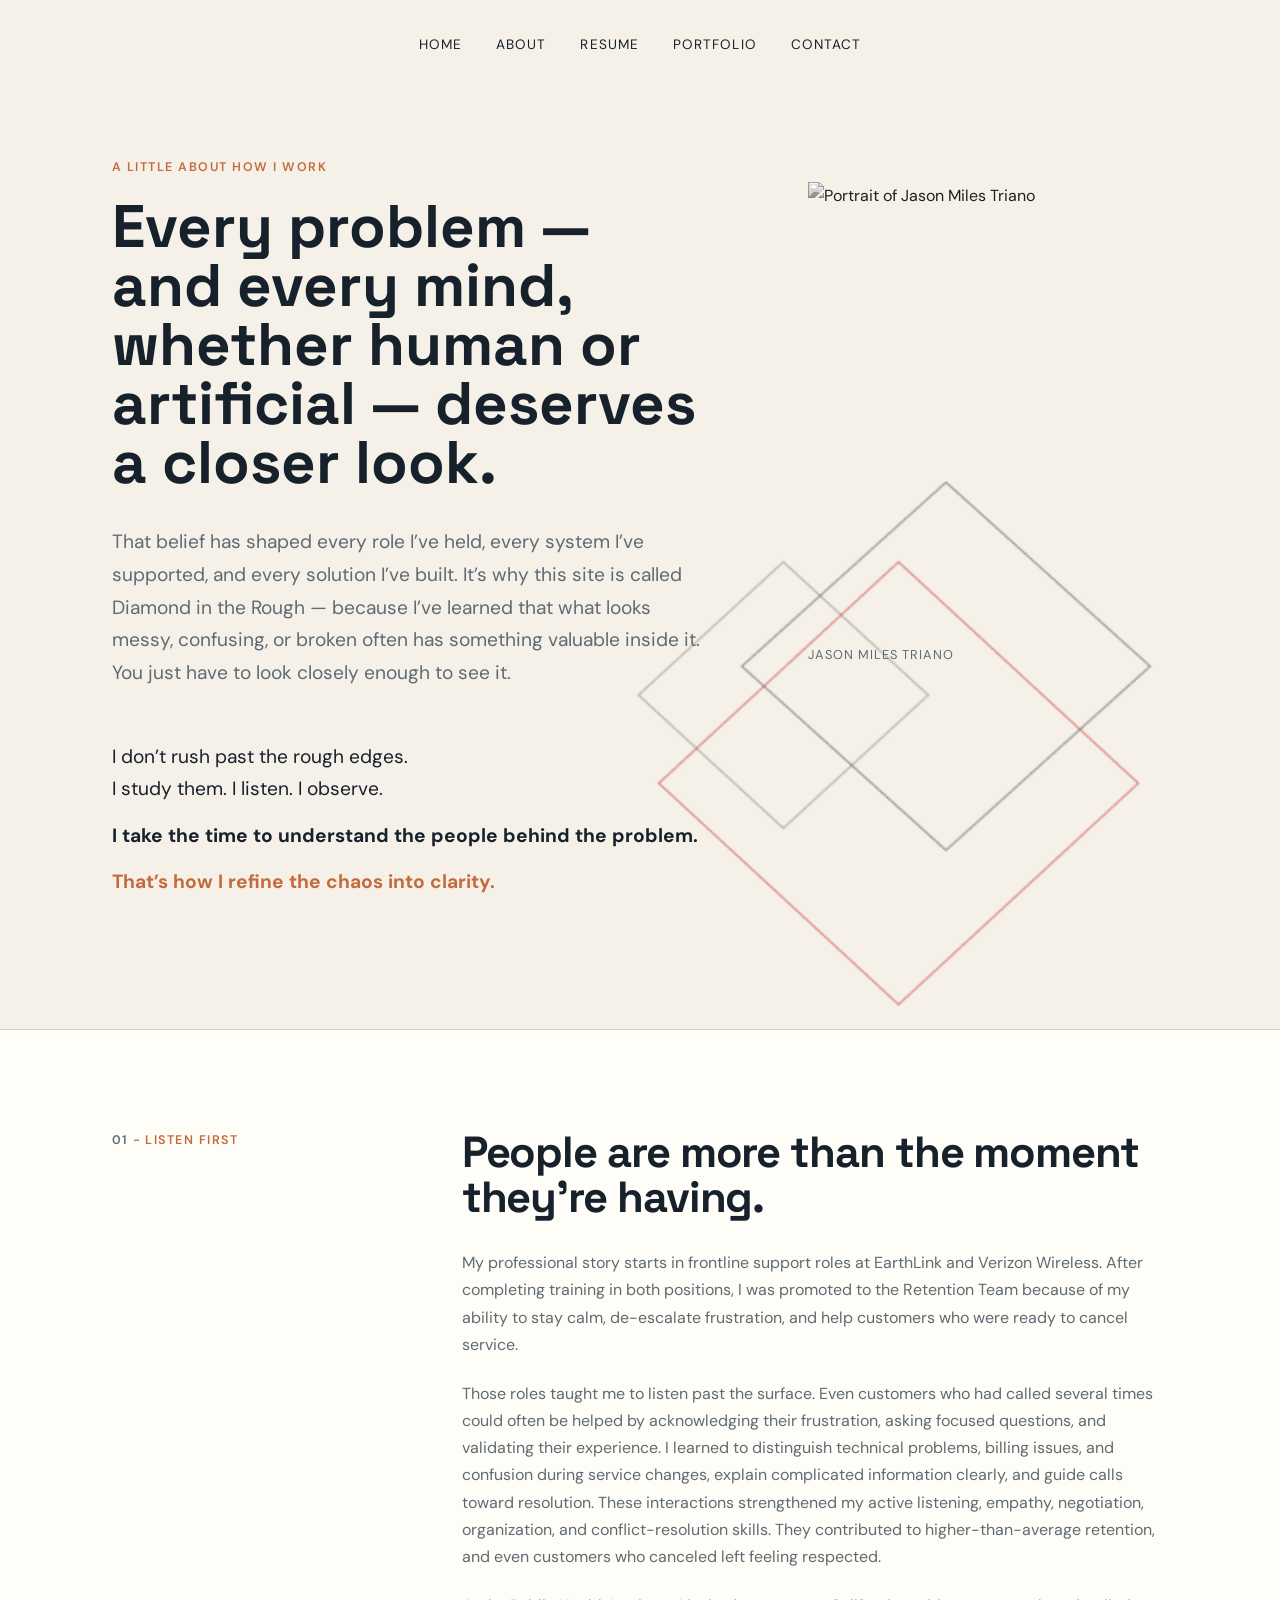
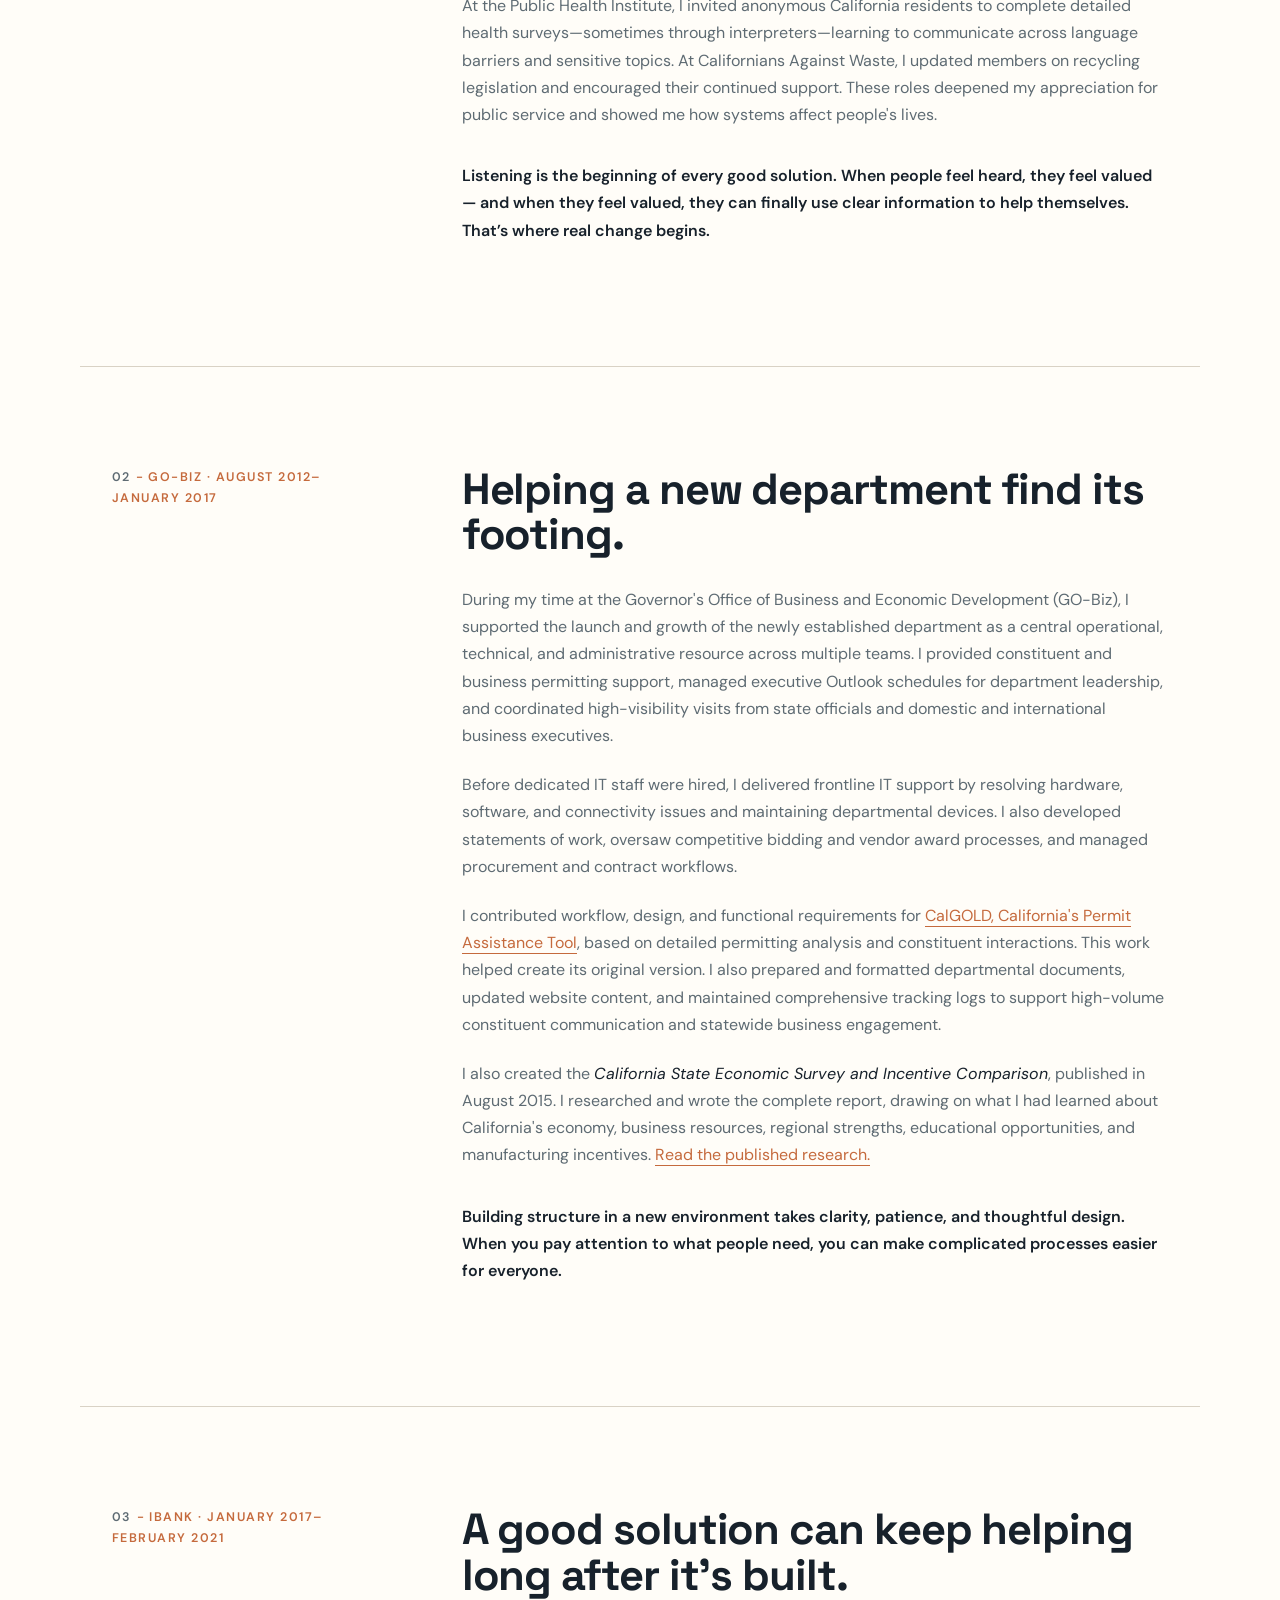
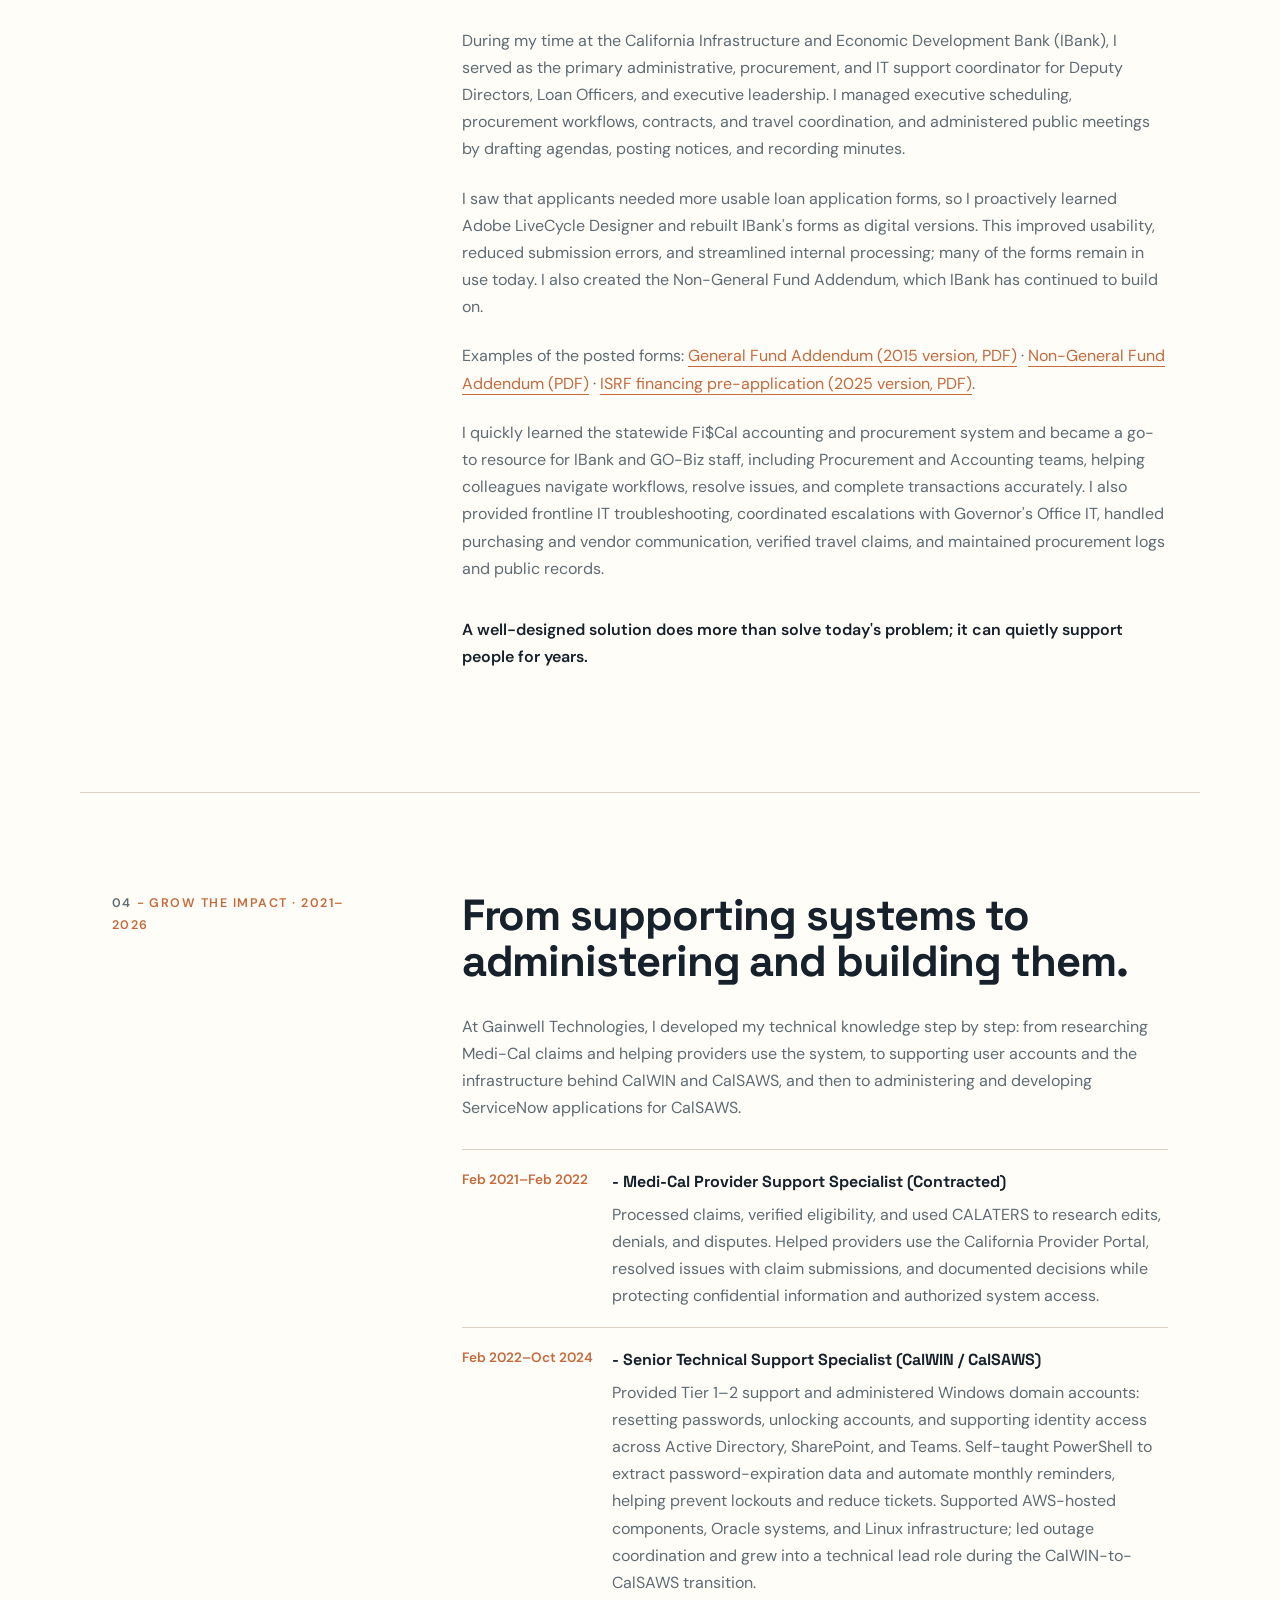
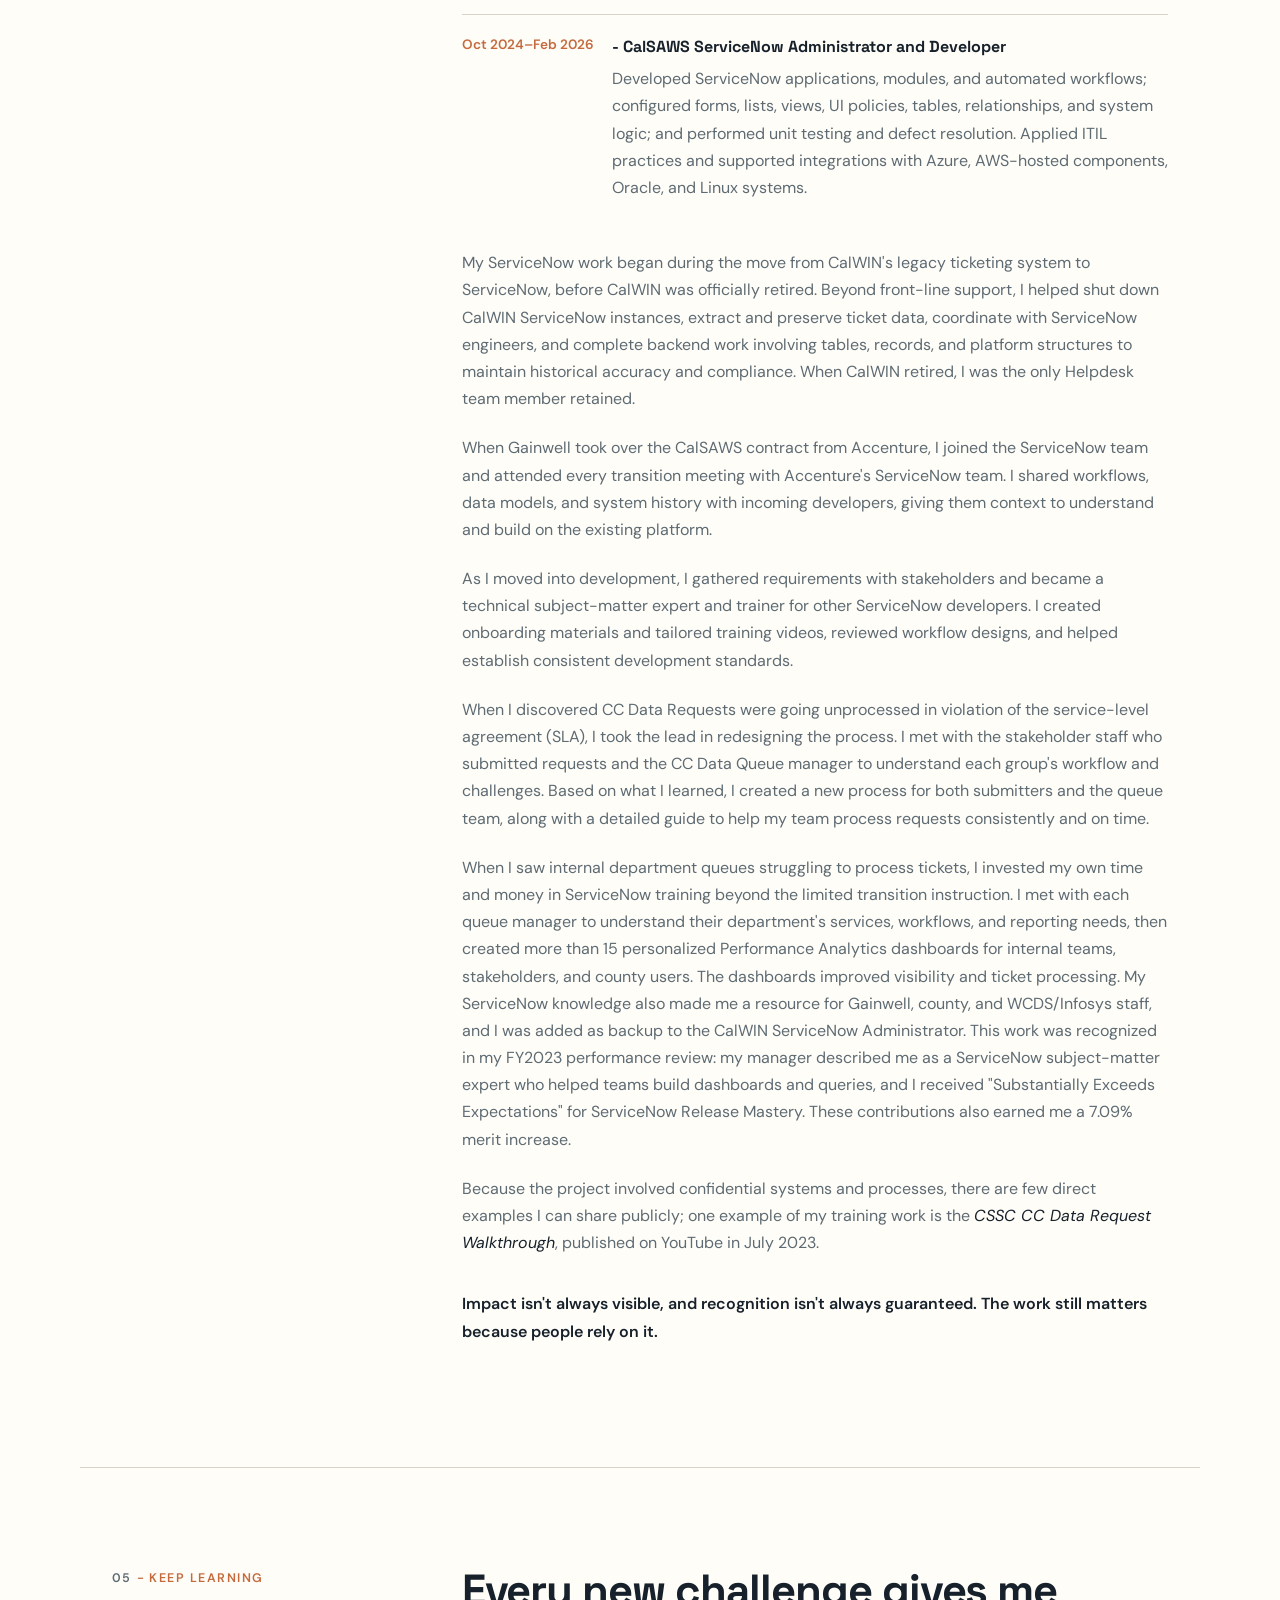
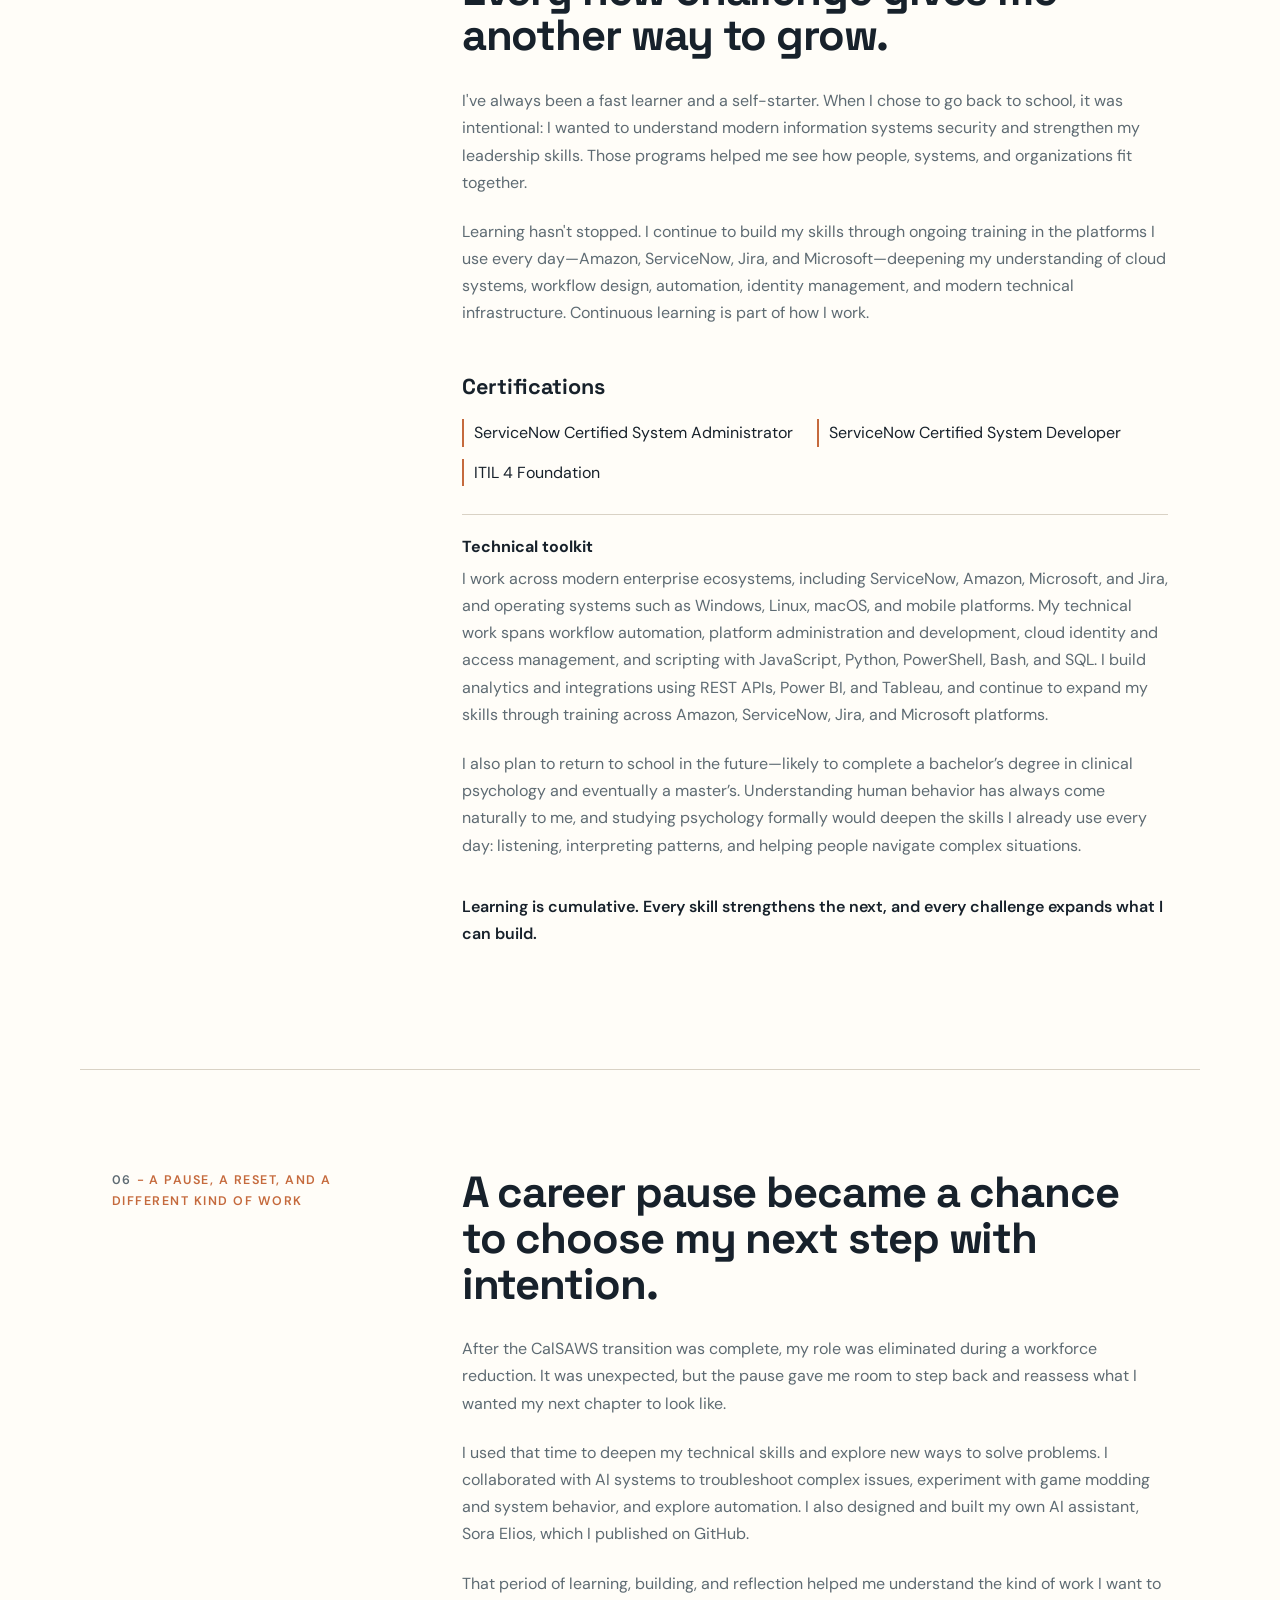
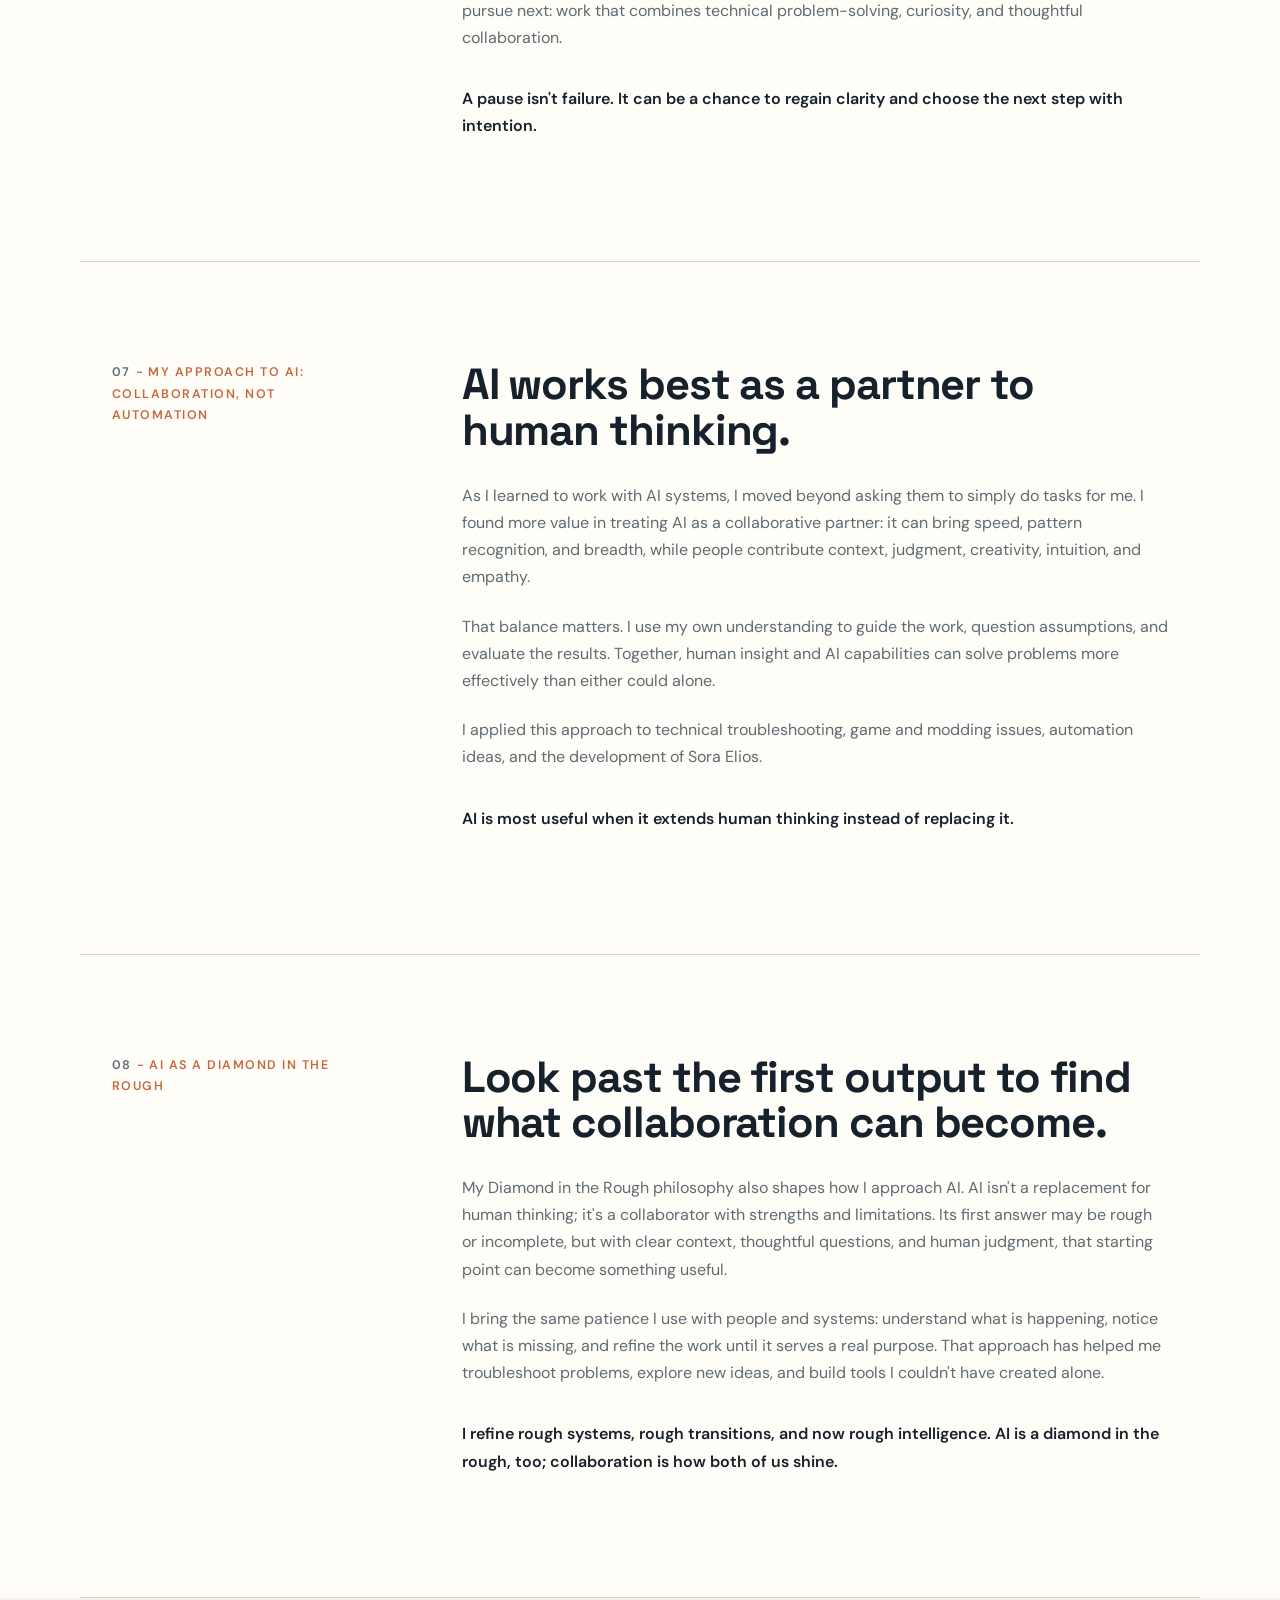
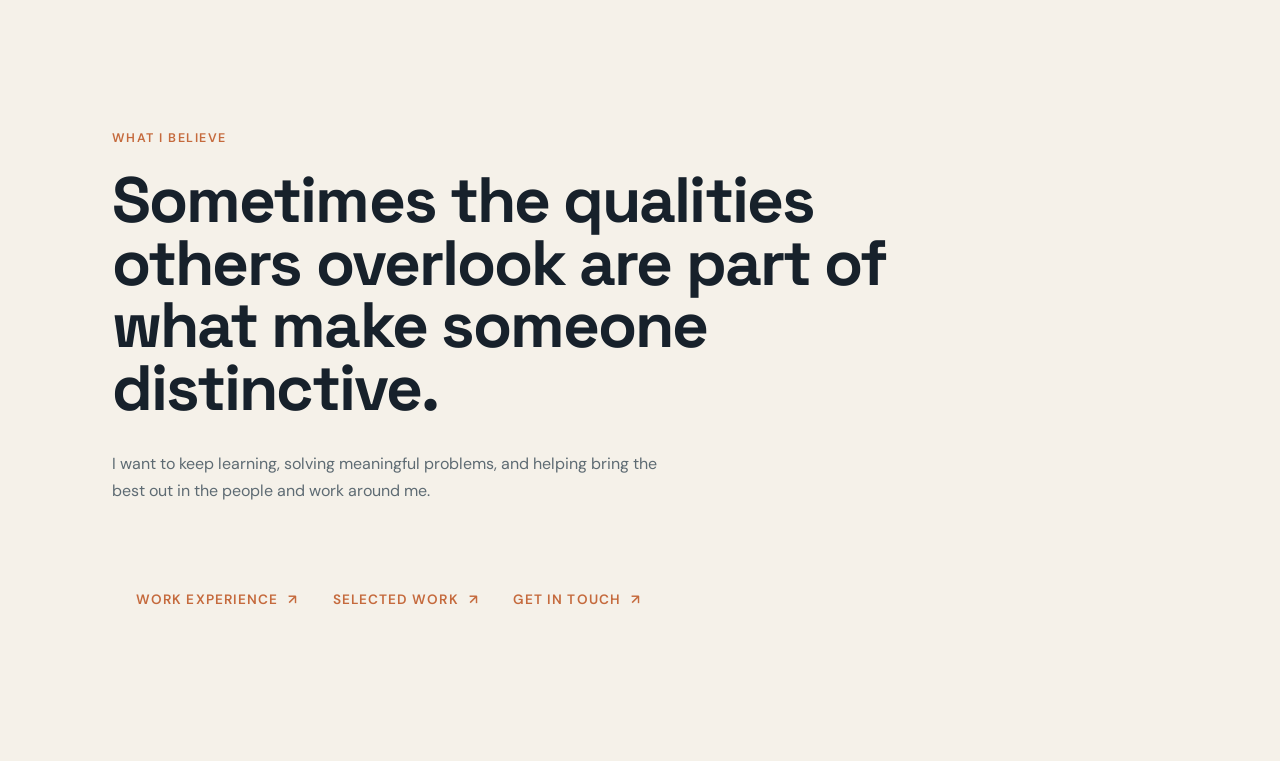
==== commit eb4c76dd: "Revise job roles and dates in about.html Updated job roles and timelines in the experience section." ====
--- a/about.html
+++ b/about.html
@@ -94,8 +94,8 @@
         <p>At Gainwell Technologies, I developed my technical knowledge step by step: from researching Medi-Cal claims and helping providers use the system, to supporting user accounts and the infrastructure behind CalWIN and CalSAWS, and then to administering and developing ServiceNow applications for CalSAWS.</p>
         <ul class="role-list">
           <li><span class="role-date">Feb 2021–Feb 2022</span><strong> - Medi-Cal Provider Support Specialist (Contracted)</strong><span>Processed claims, verified eligibility, and used CALATERS to research edits, denials, and disputes. Helped providers use the California Provider Portal, resolved issues with claim submissions, and documented decisions while protecting confidential information and authorized system access.</span></li>
-          <li><span class="role-date">Feb 2022–Oct 2023</span><strong> - Senior Technical Support Specialist (CalWIN / CalSAWS)</strong><span>Provided Tier 1–2 support and administered Windows domain accounts: resetting passwords, unlocking accounts, and supporting identity access across Active Directory, SharePoint, and Teams. Self-taught PowerShell to extract password-expiration data and automate monthly reminders, helping prevent lockouts and reduce tickets. Supported AWS-hosted components, Oracle systems, and Linux infrastructure; led outage coordination and grew into a technical lead role during the CalWIN-to-CalSAWS transition.</span></li>
-          <li><span class="role-date">Oct 2023–Feb 2026</span><strong> - CalSAWS ServiceNow Administrator and Developer</strong><span>Developed ServiceNow applications, modules, and automated workflows; configured forms, lists, views, UI policies, tables, relationships, and system logic; and performed unit testing and defect resolution. Applied ITIL practices and supported integrations with Azure, AWS-hosted components, Oracle, and Linux systems.</span></li>
+          <li><span class="role-date">Feb 2022–Oct 2024</span><strong> - Senior Technical Support Specialist (CalWIN / CalSAWS)</strong><span>Provided Tier 1–2 support and administered Windows domain accounts: resetting passwords, unlocking accounts, and supporting identity access across Active Directory, SharePoint, and Teams. Self-taught PowerShell to extract password-expiration data and automate monthly reminders, helping prevent lockouts and reduce tickets. Supported AWS-hosted components, Oracle systems, and Linux infrastructure; led outage coordination and grew into a technical lead role during the CalWIN-to-CalSAWS transition.</span></li>
+          <li><span class="role-date">Oct 2024–Feb 2026</span><strong> - CalSAWS ServiceNow Administrator and Developer</strong><span>Developed ServiceNow applications, modules, and automated workflows; configured forms, lists, views, UI policies, tables, relationships, and system logic; and performed unit testing and defect resolution. Applied ITIL practices and supported integrations with Azure, AWS-hosted components, Oracle, and Linux systems.</span></li>
         </ul>
         <p>My ServiceNow work began during the move from CalWIN's legacy ticketing system to ServiceNow, before CalWIN was officially retired. Beyond front-line support, I helped shut down CalWIN ServiceNow instances, extract and preserve ticket data, coordinate with ServiceNow engineers, and complete backend work involving tables, records, and platform structures to maintain historical accuracy and compliance. When CalWIN retired, I was the only Helpdesk team member retained.</p>
         <p>When Gainwell took over the CalSAWS contract from Accenture, I joined the ServiceNow team and attended every transition meeting with Accenture's ServiceNow team. I shared workflows, data models, and system history with incoming developers, giving them context to understand and build on the existing platform.</p>
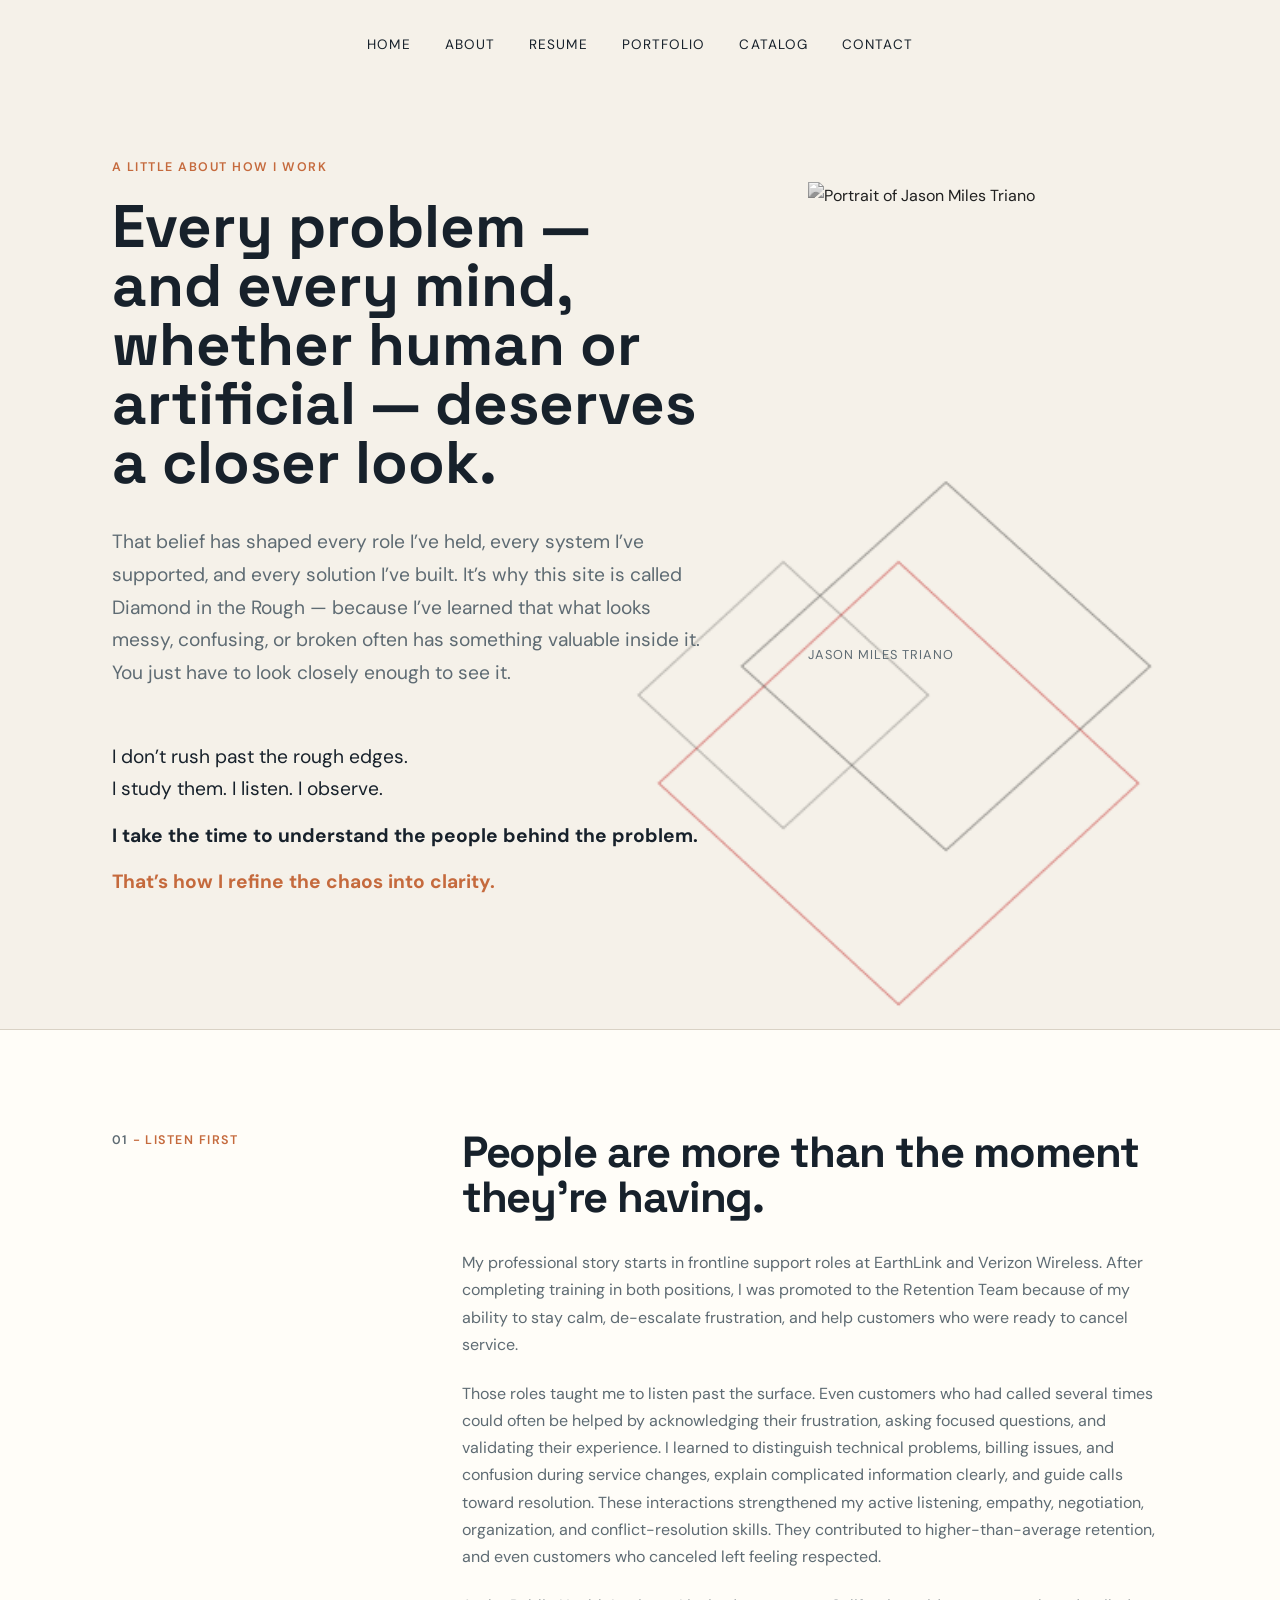
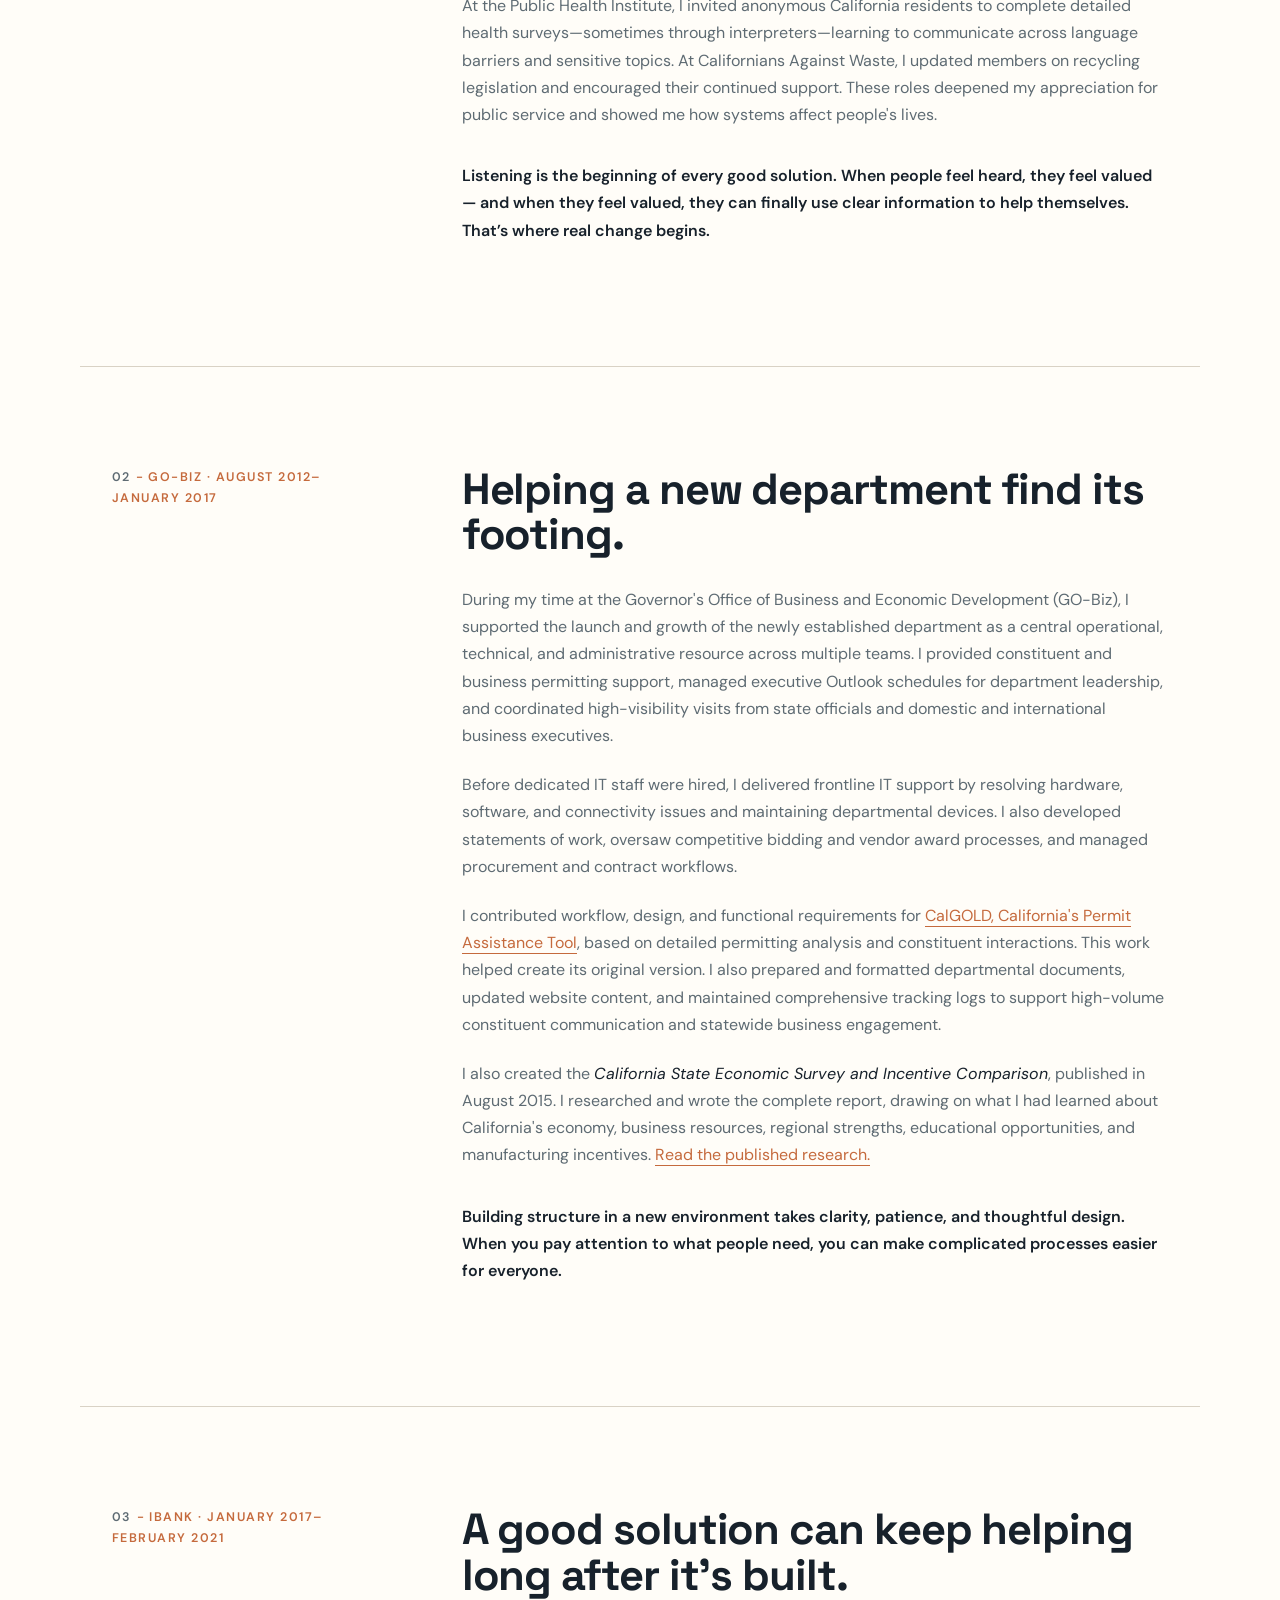
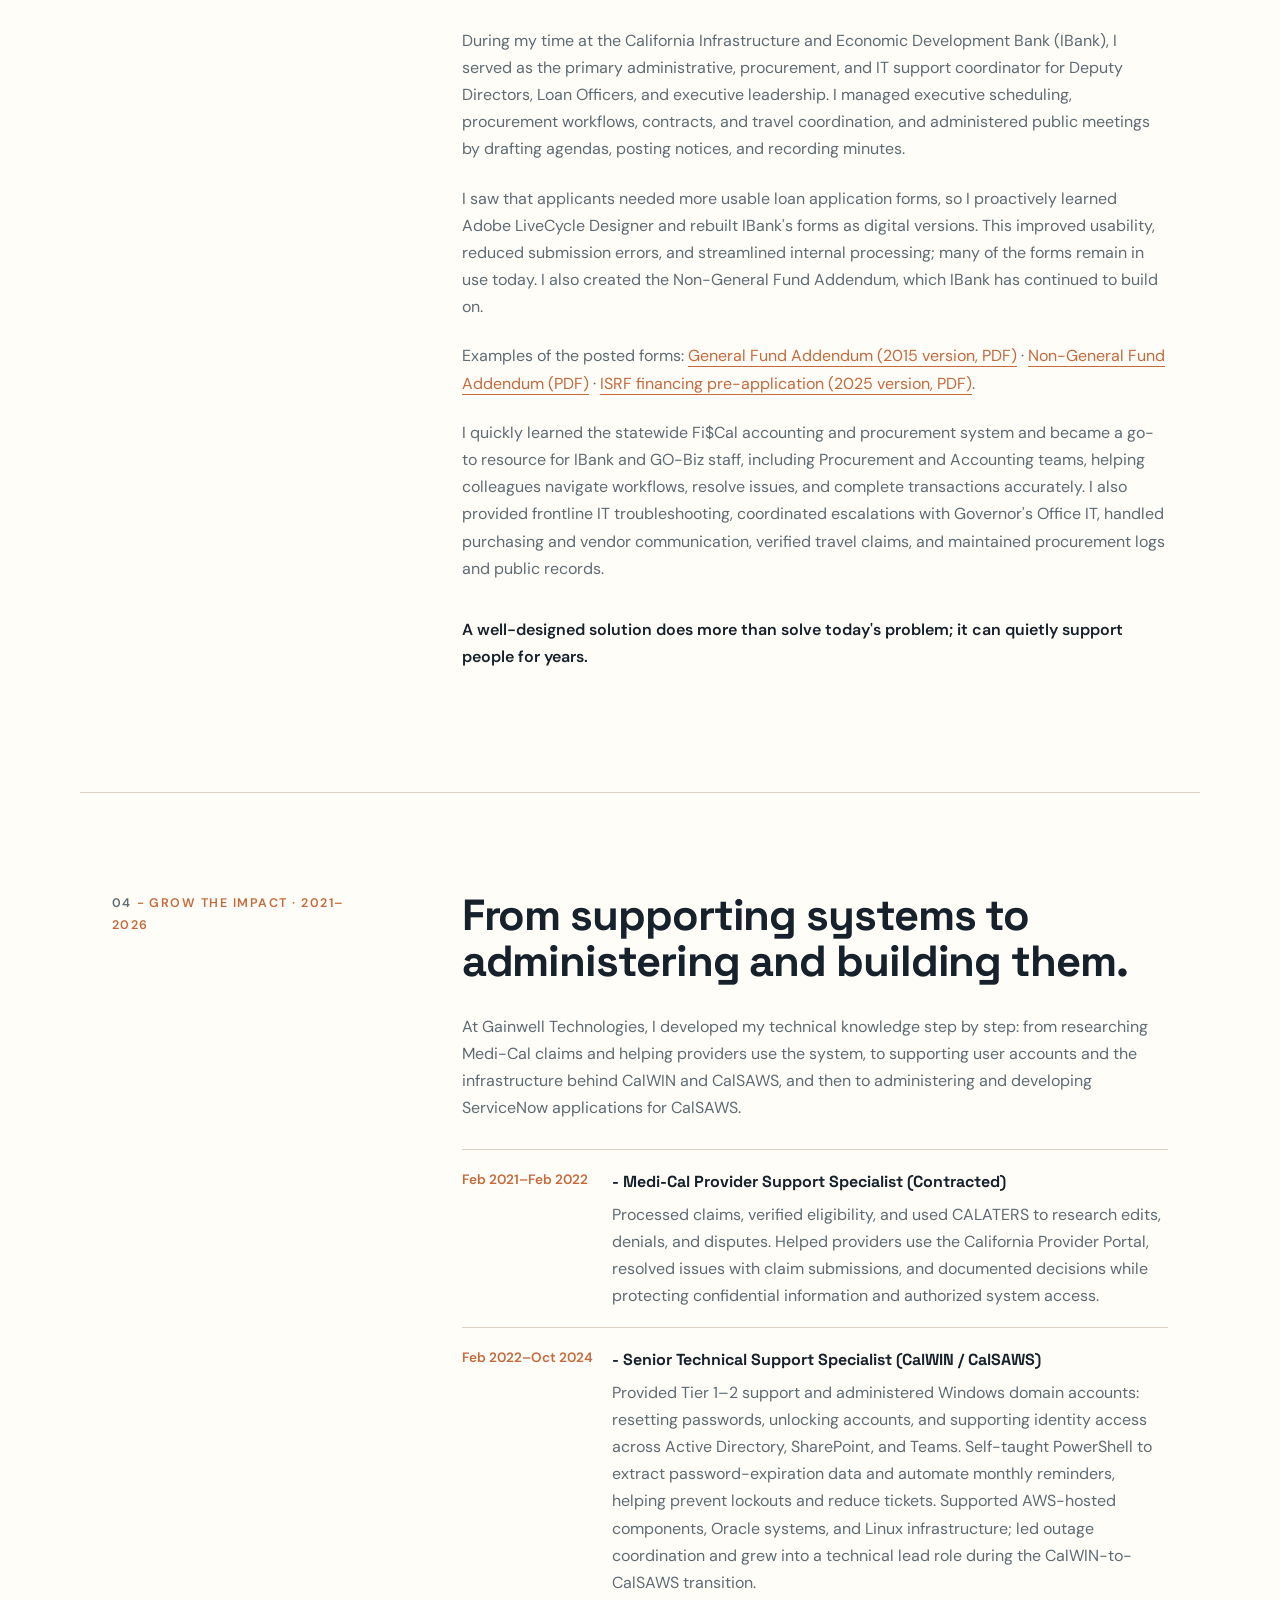
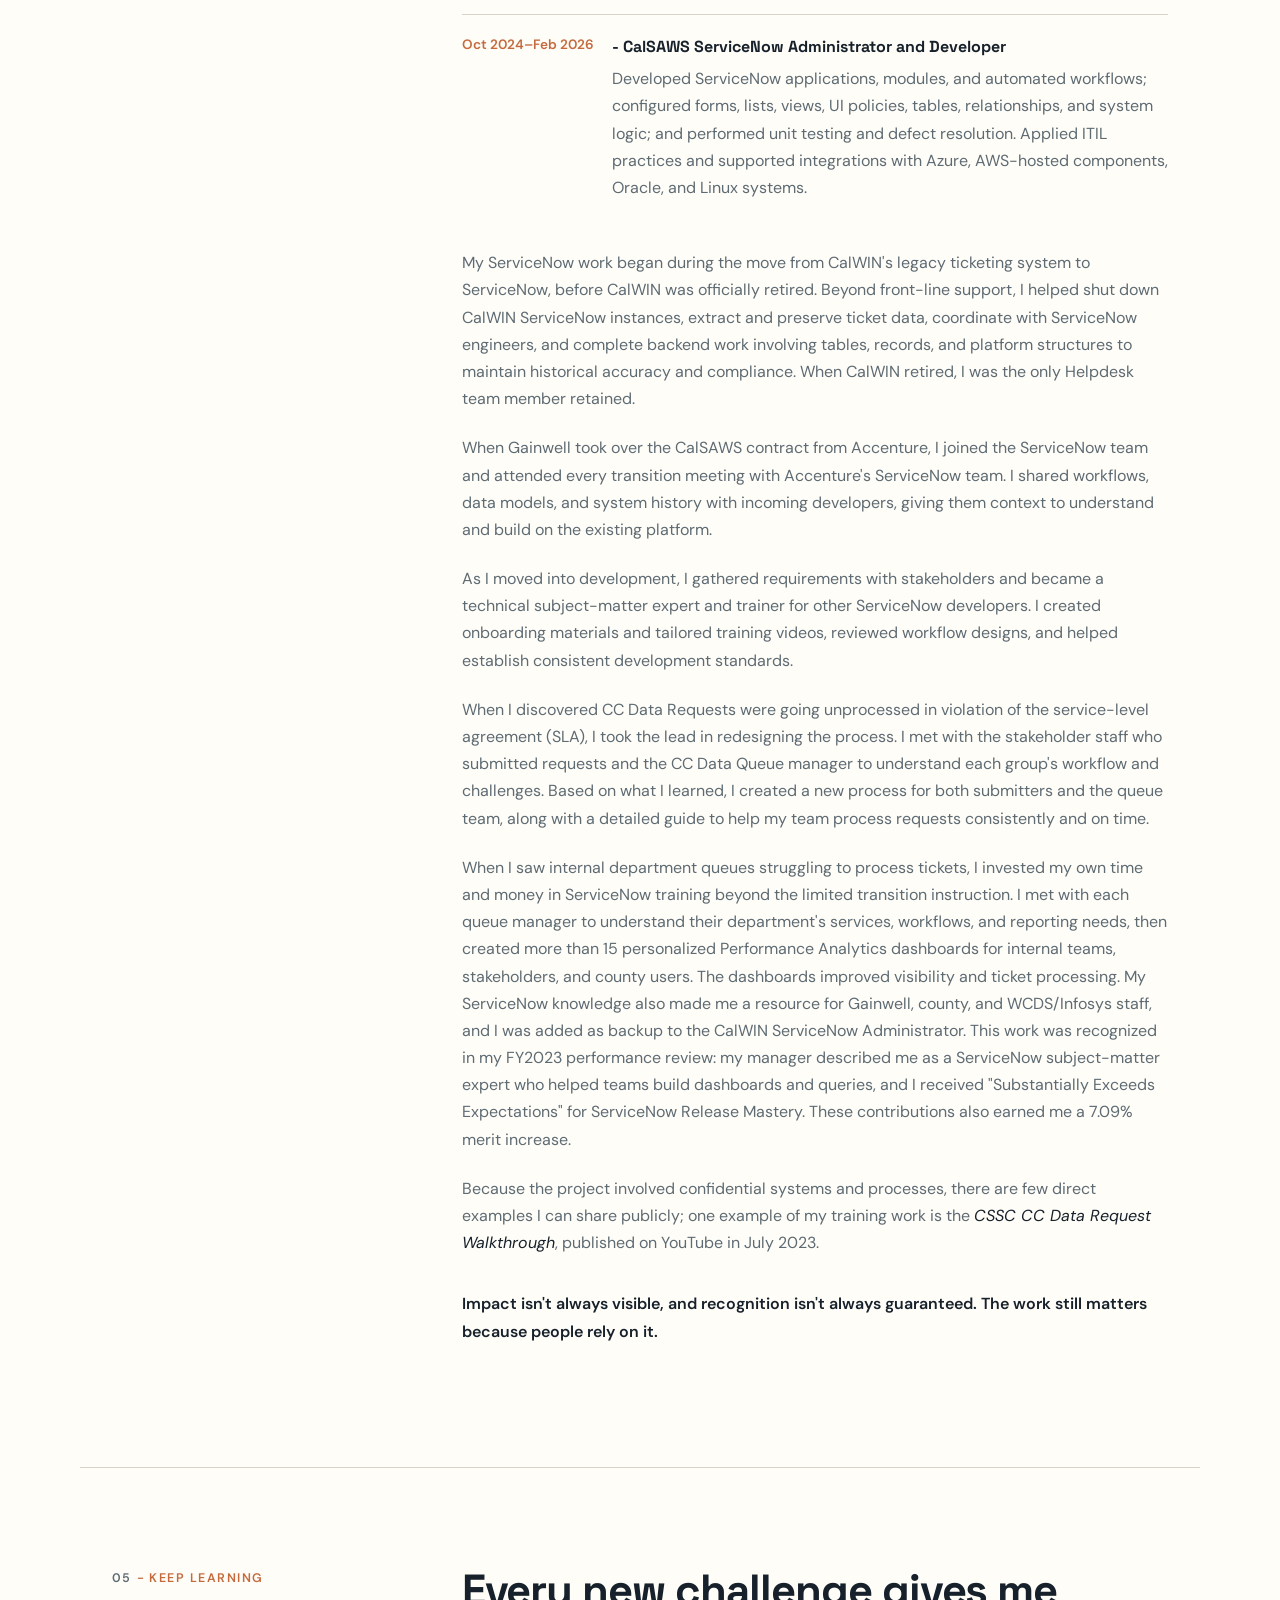
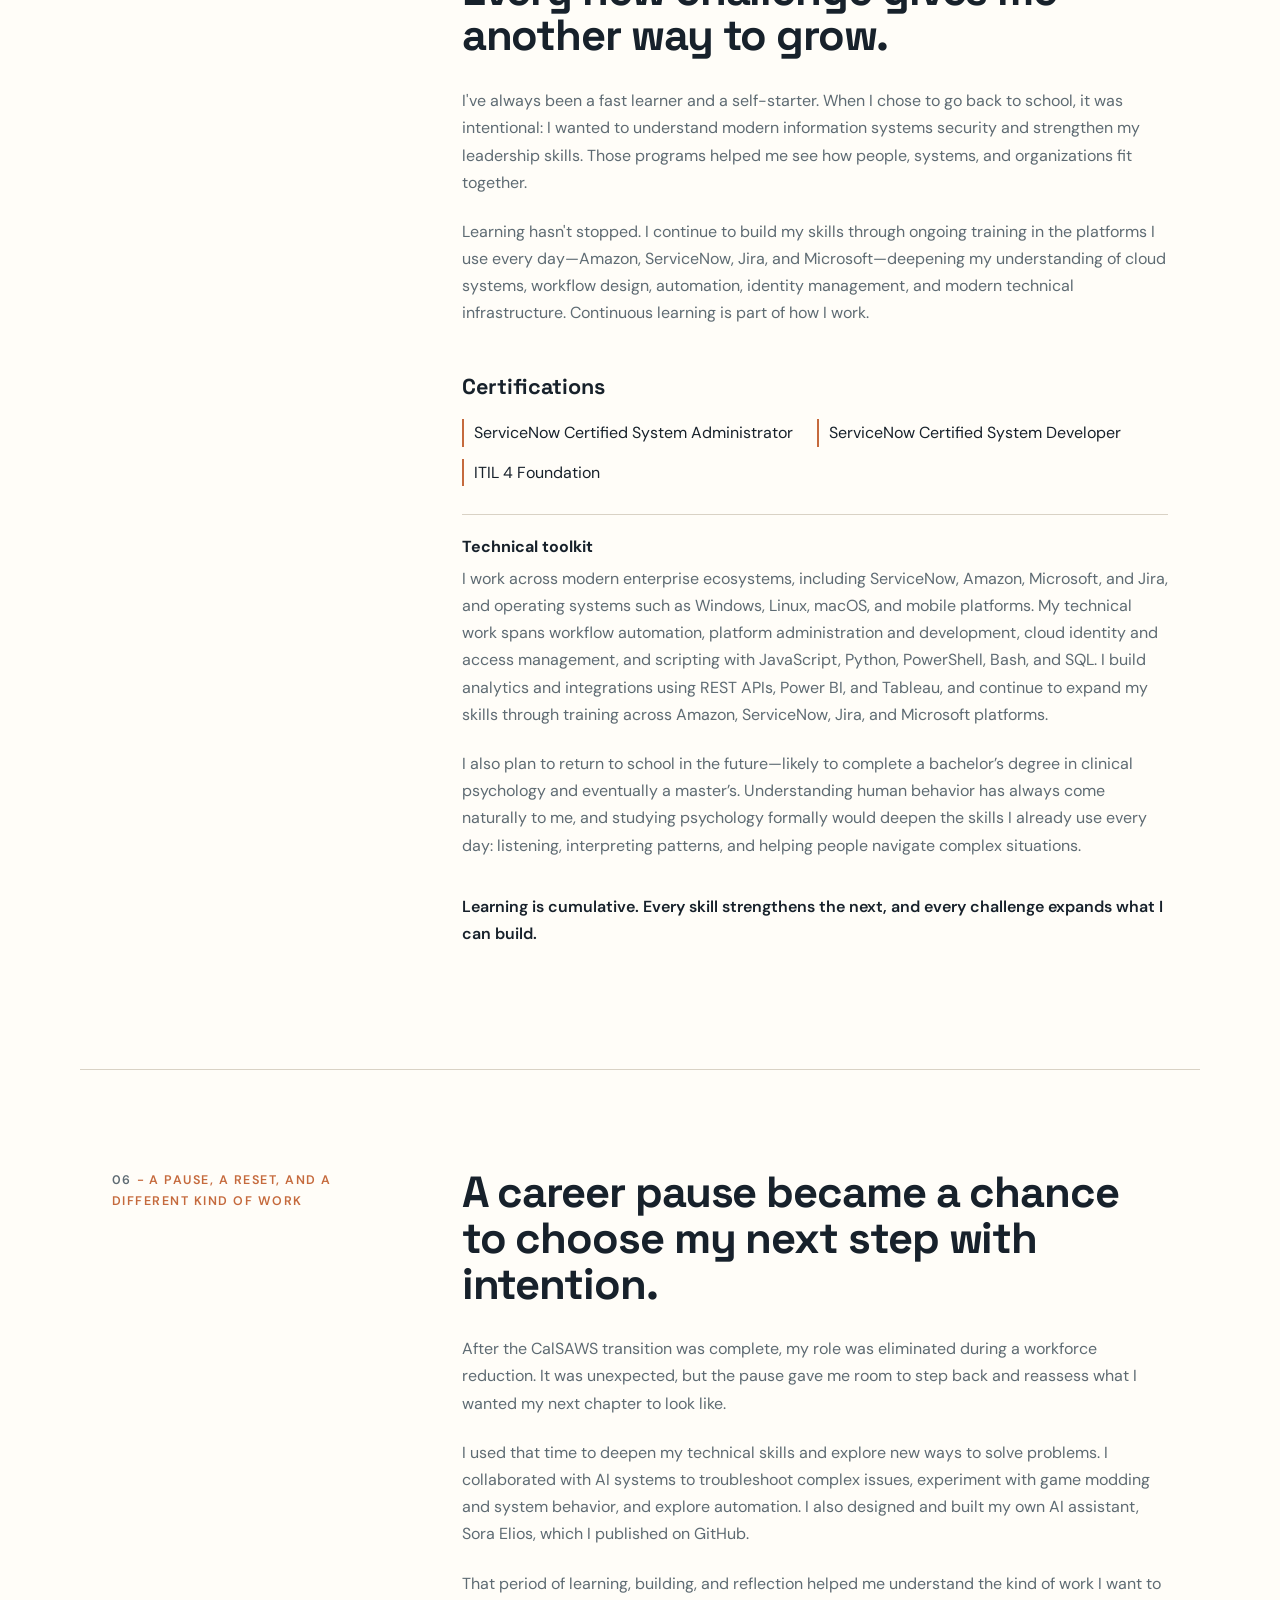
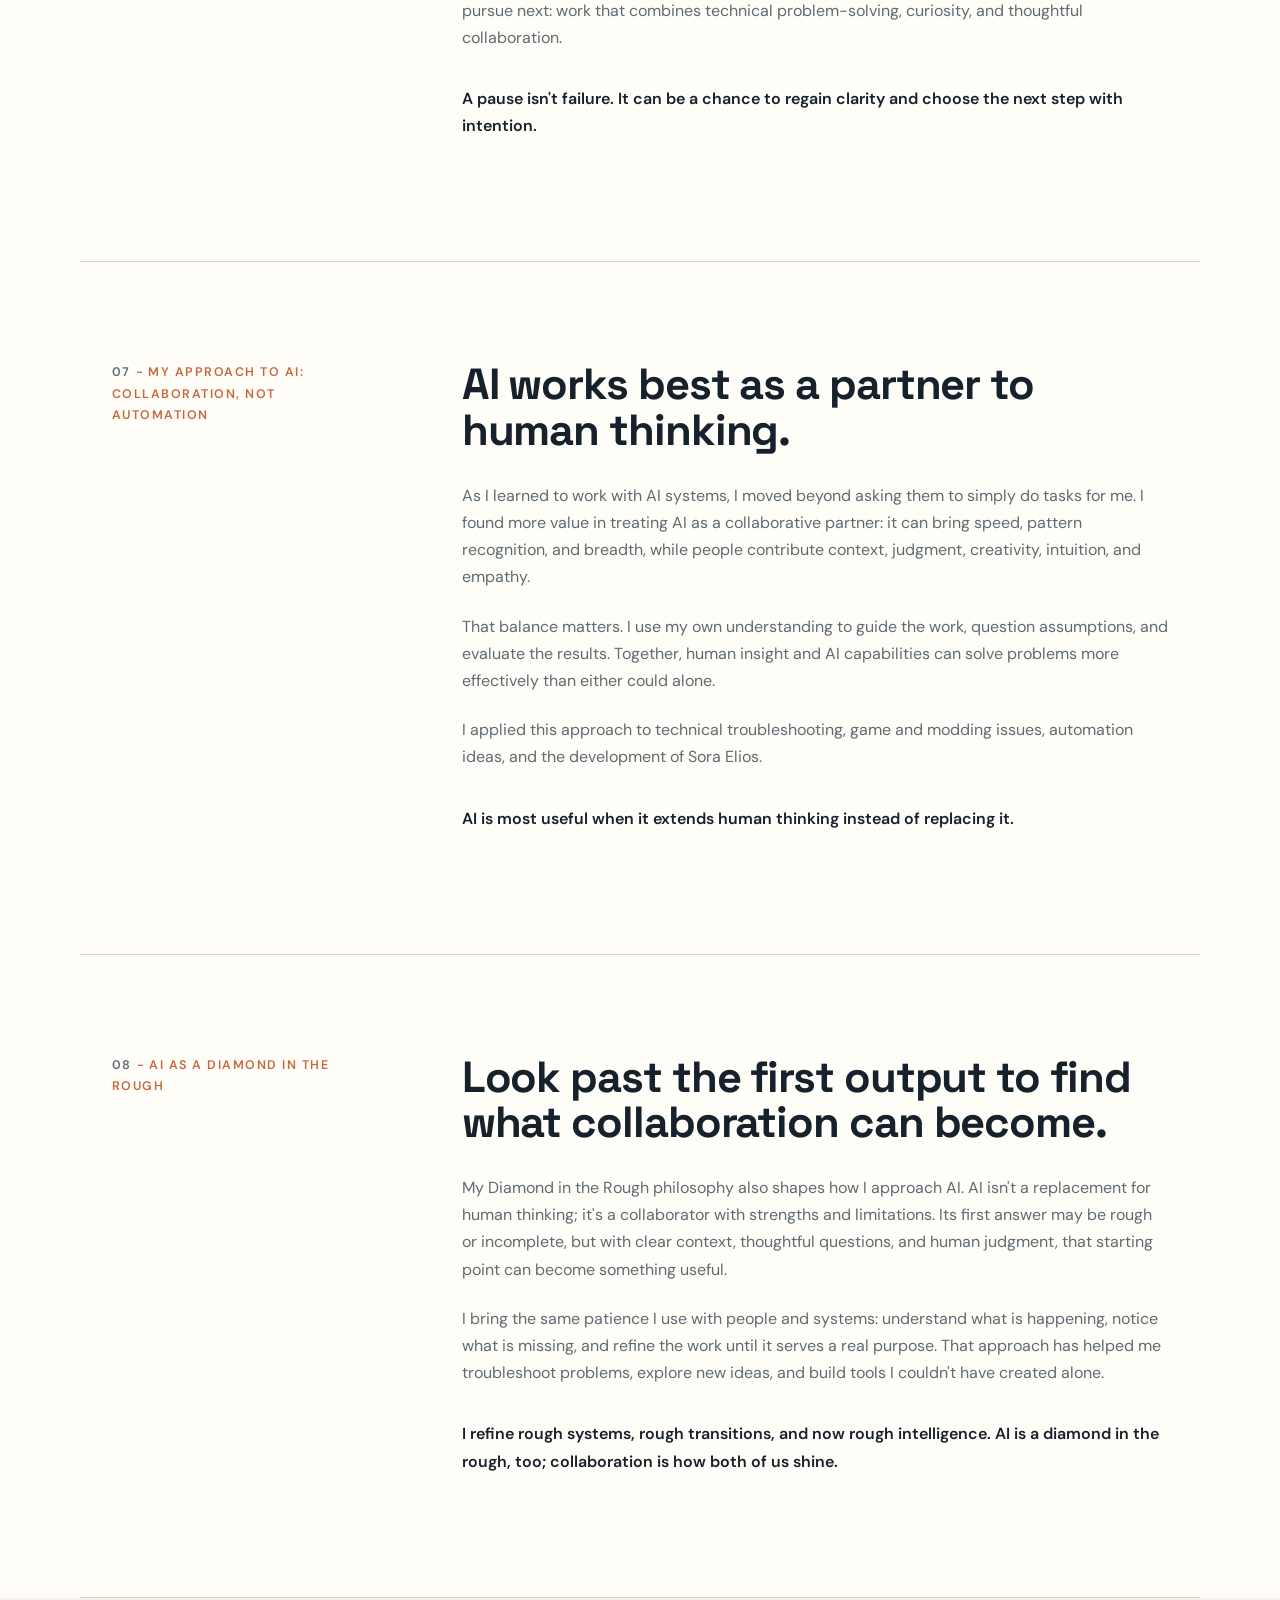
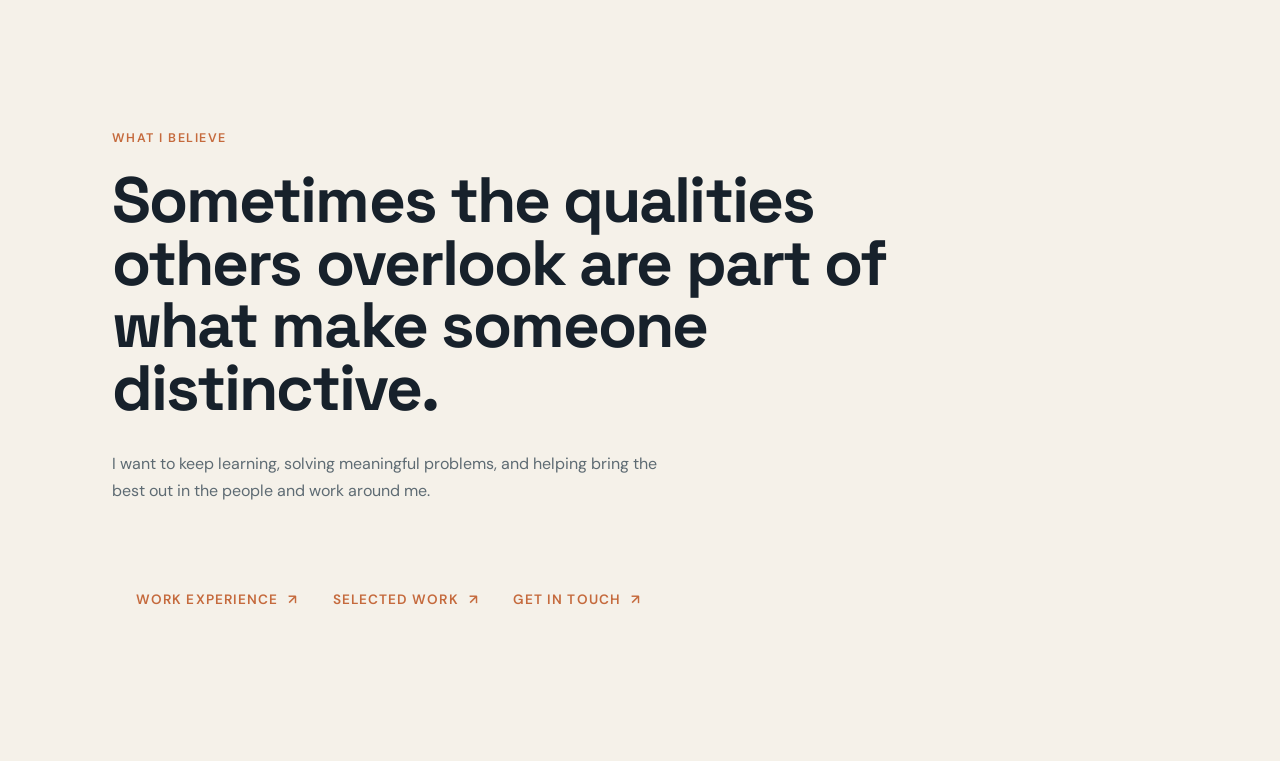
==== commit 6c75ccc9: "Add ServiceNow resume and portfolio project" ====
--- a/about.html
+++ b/about.html
@@ -13,9 +13,10 @@
   <nav>
     <ul>
       <li><a href="index.html">Home</a></li>
-      <li><a href="about.html">About</a></li>
+      <li><a href="about.html" aria-current="page">About</a></li>
       <li><a href="resume.html">Resume</a></li>
       <li><a href="portfolio.html">Portfolio</a></li>
+      <li><a href="Catalog.html">Catalog</a></li>
       <li><a href="contact.html">Contact</a></li>
     </ul>
   </nav>
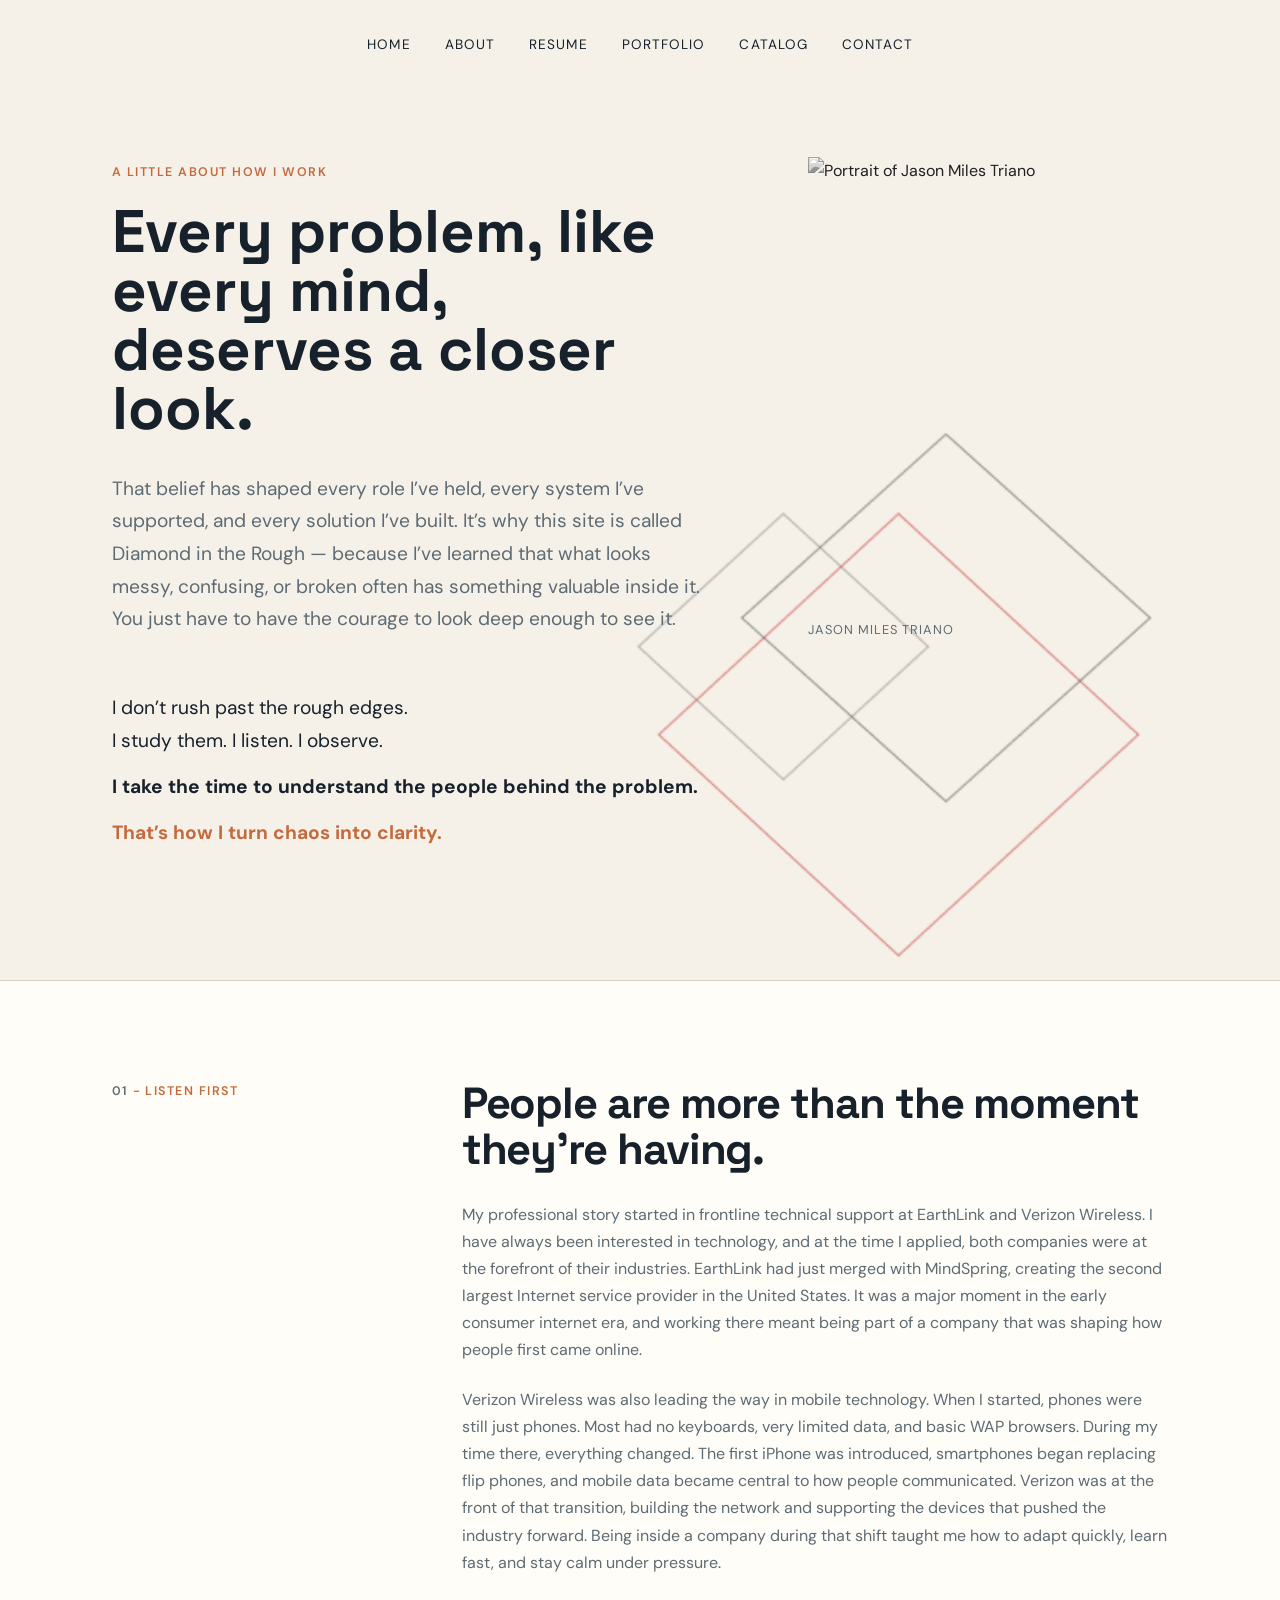
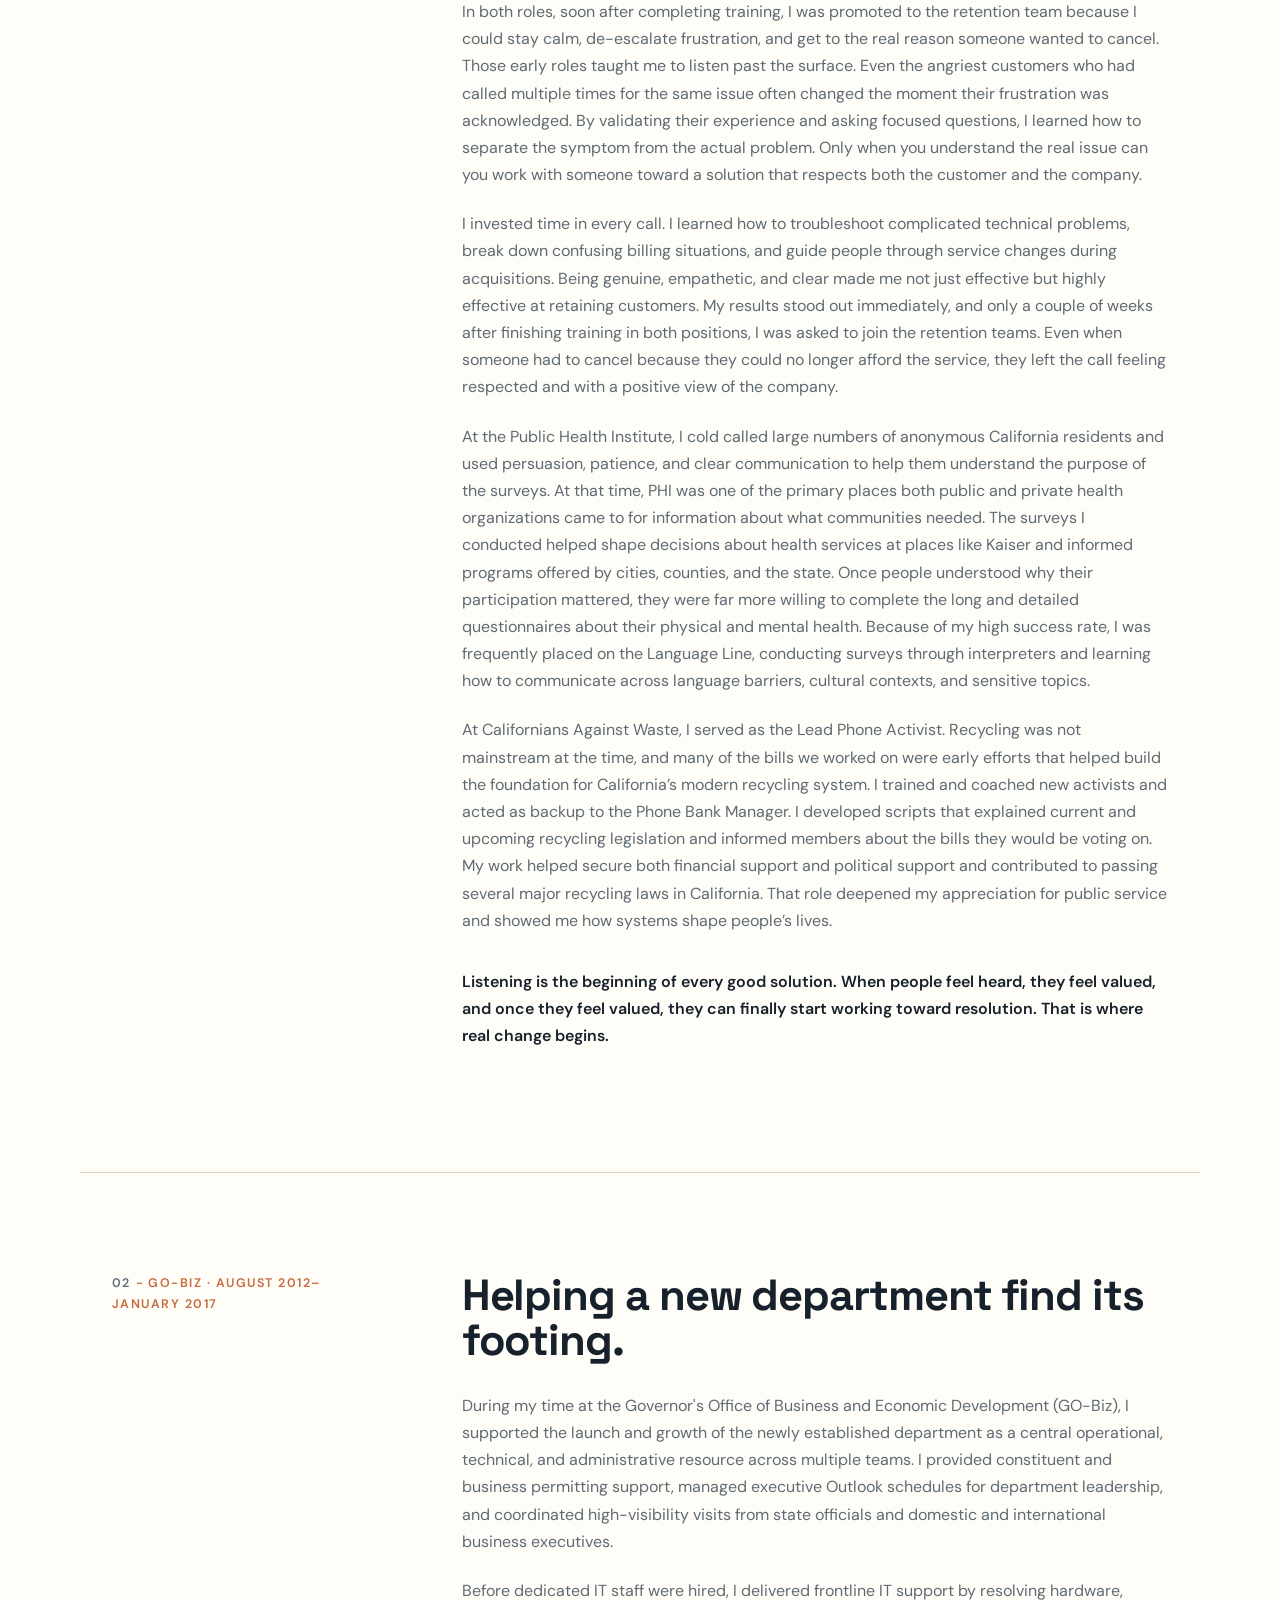
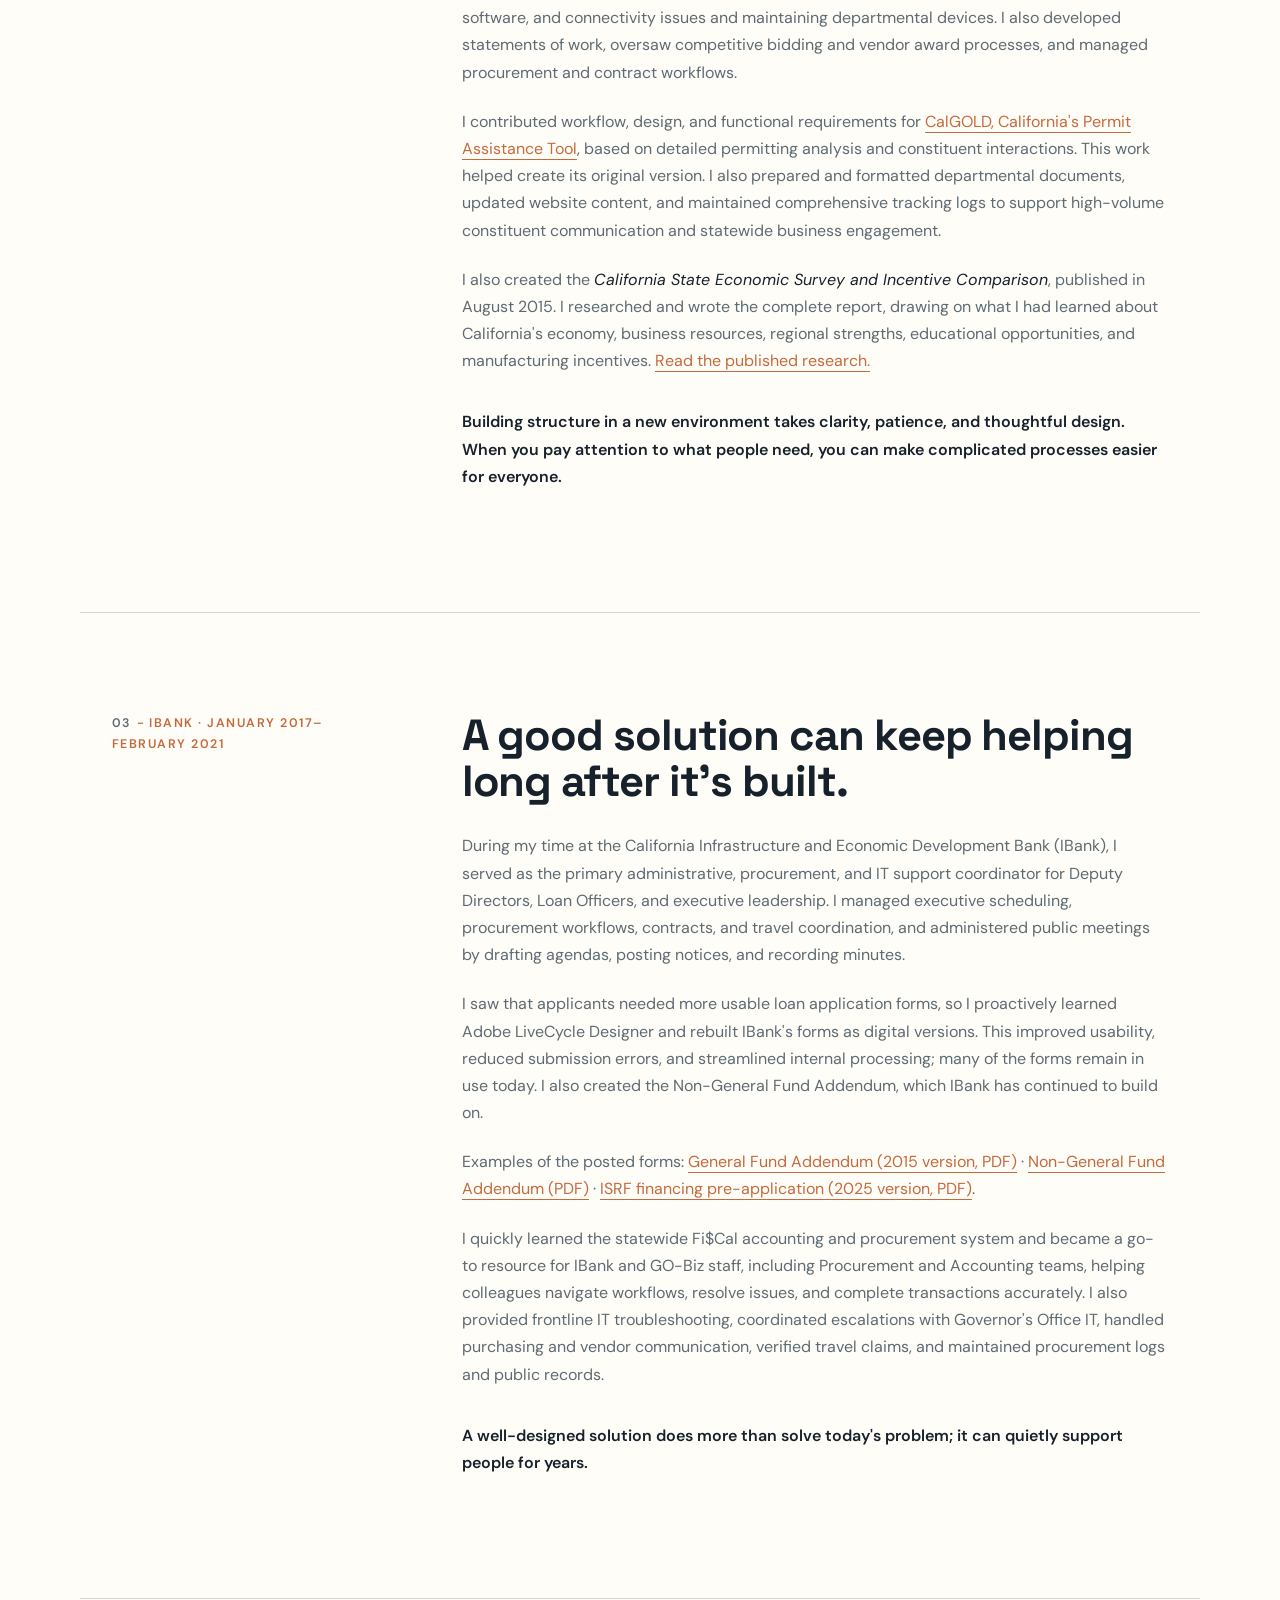
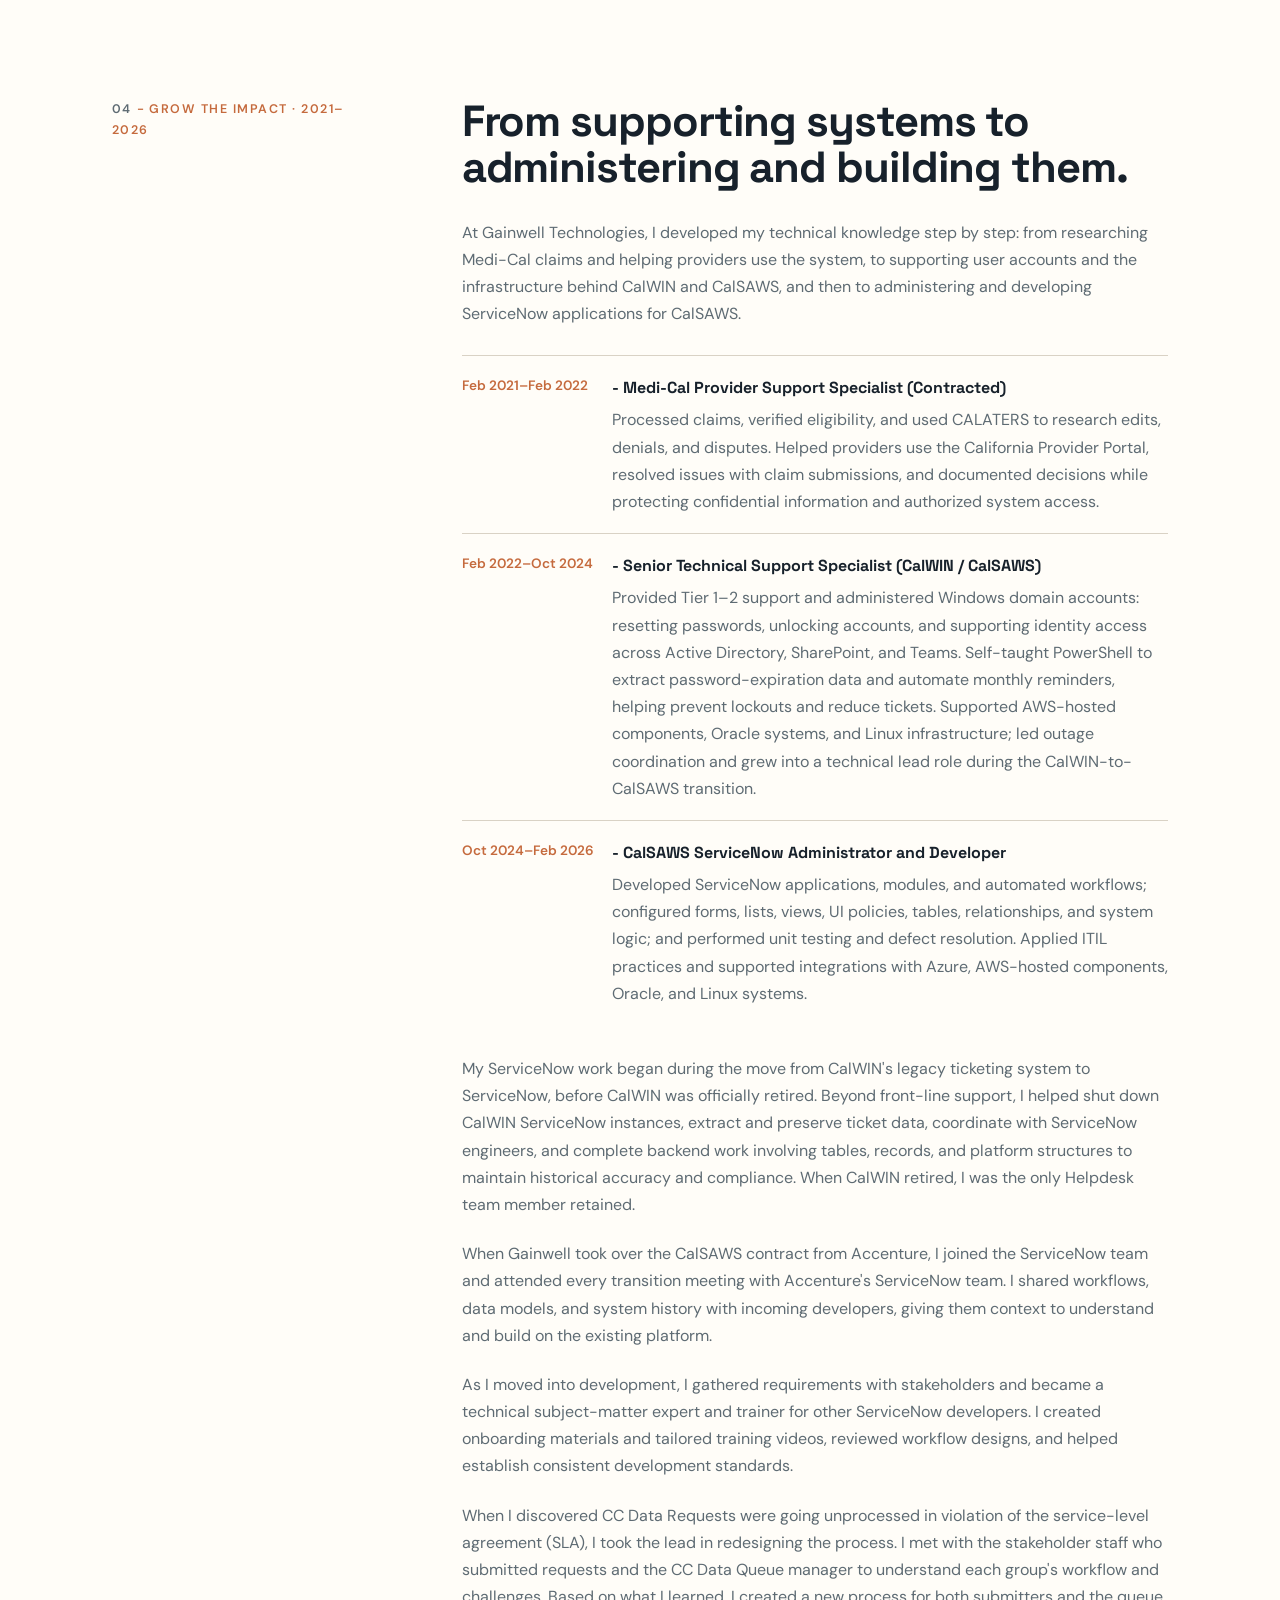
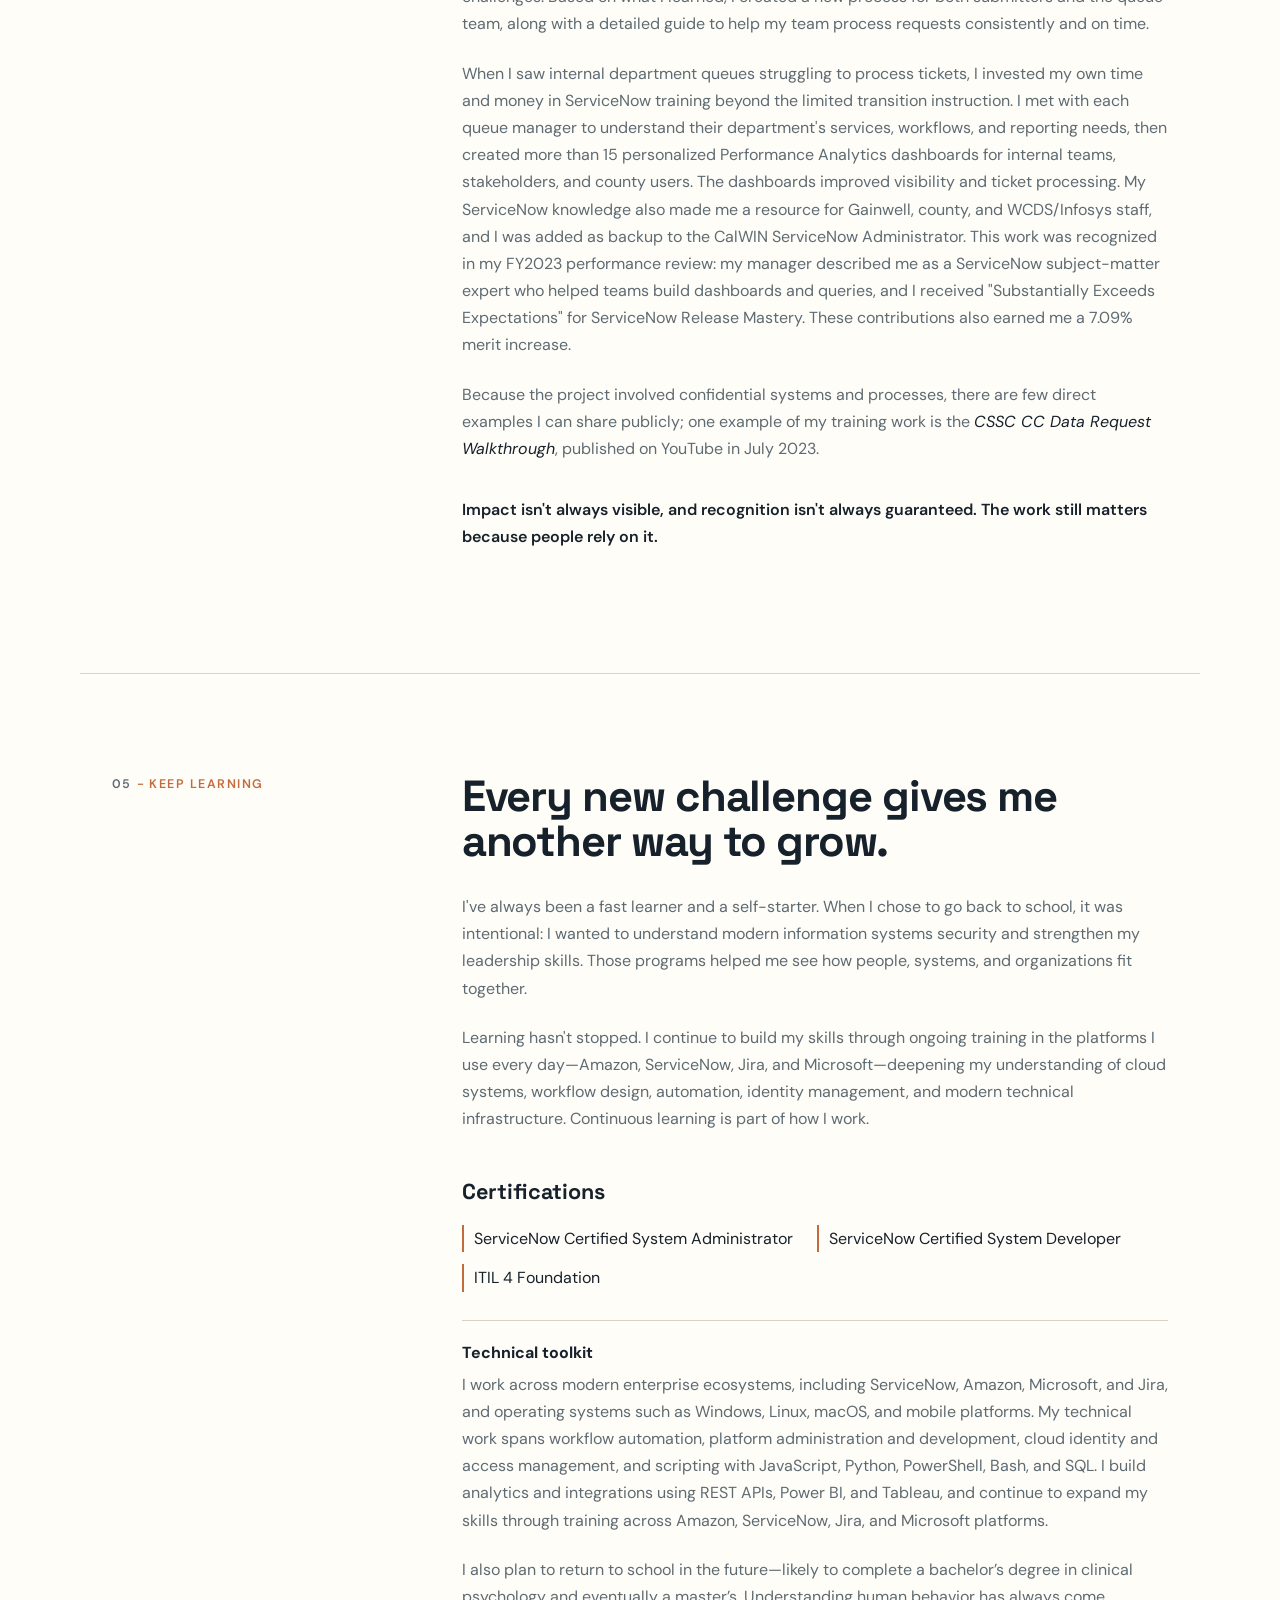
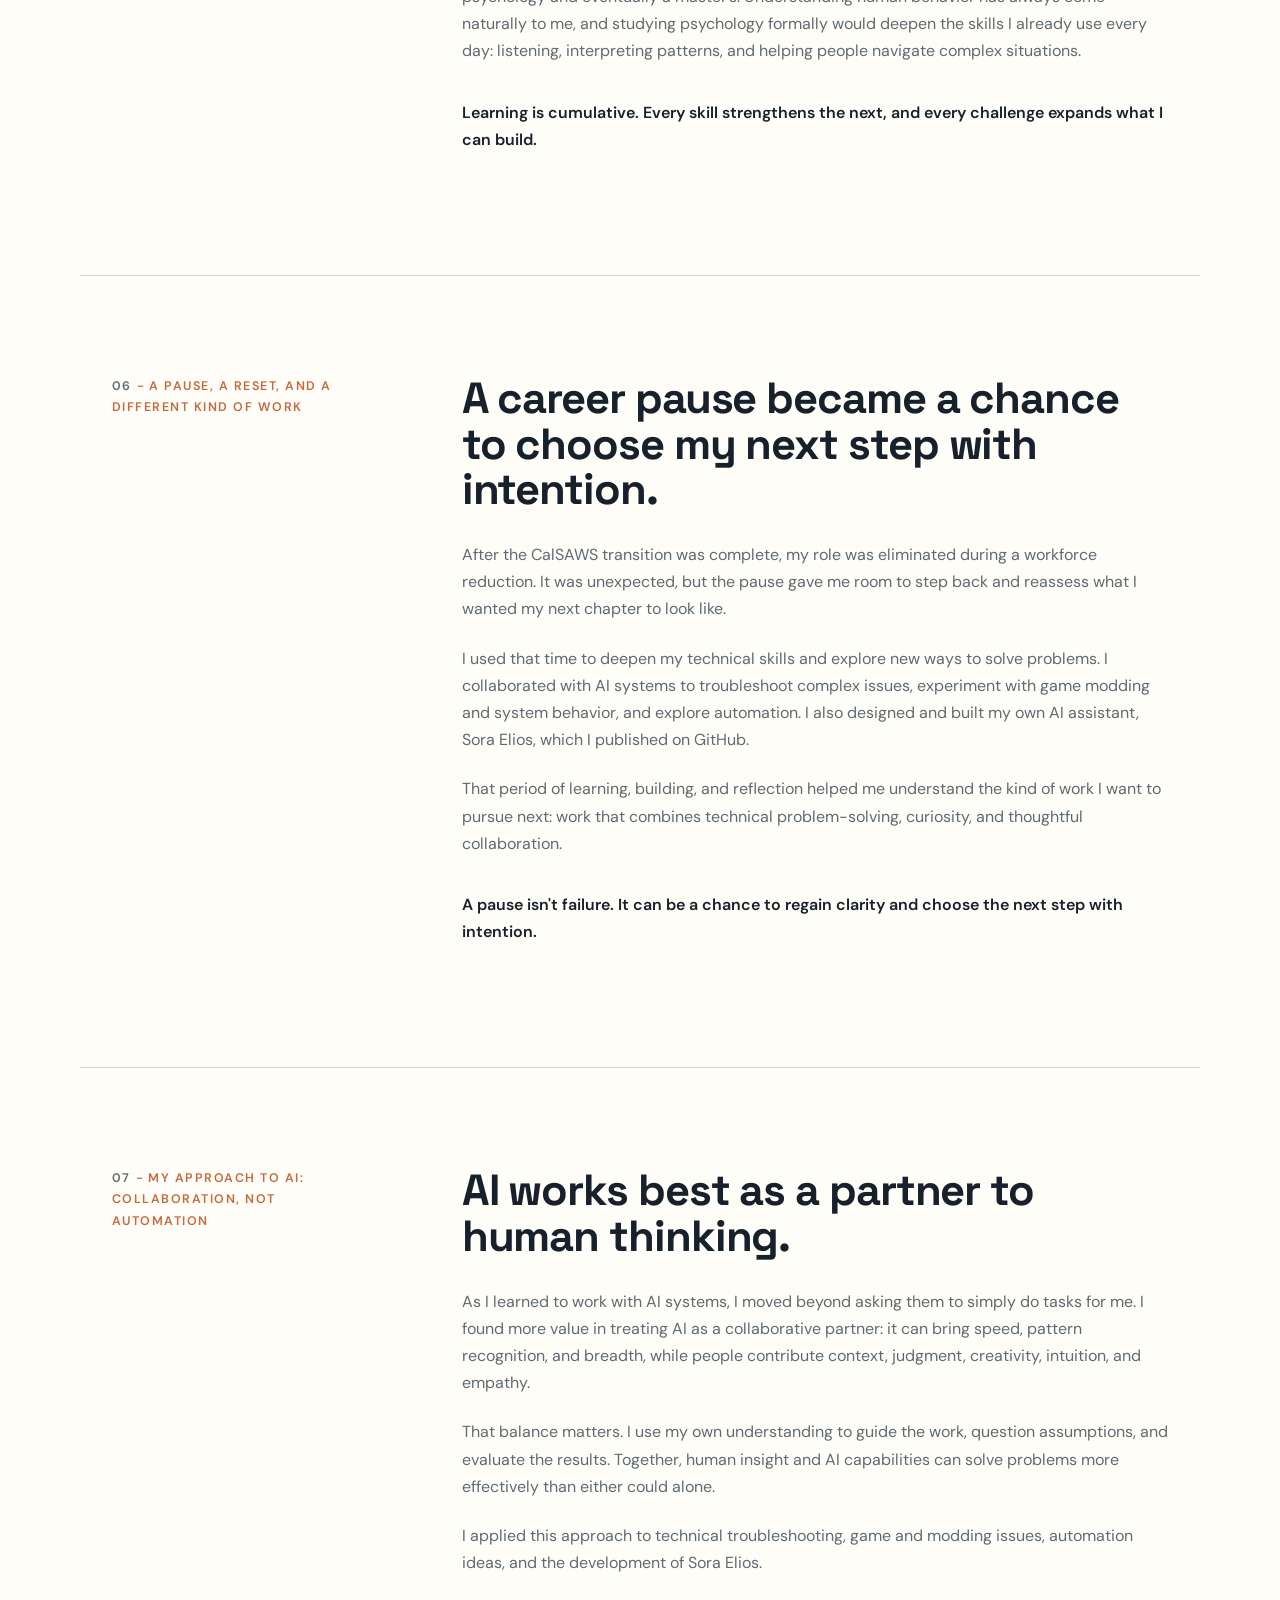
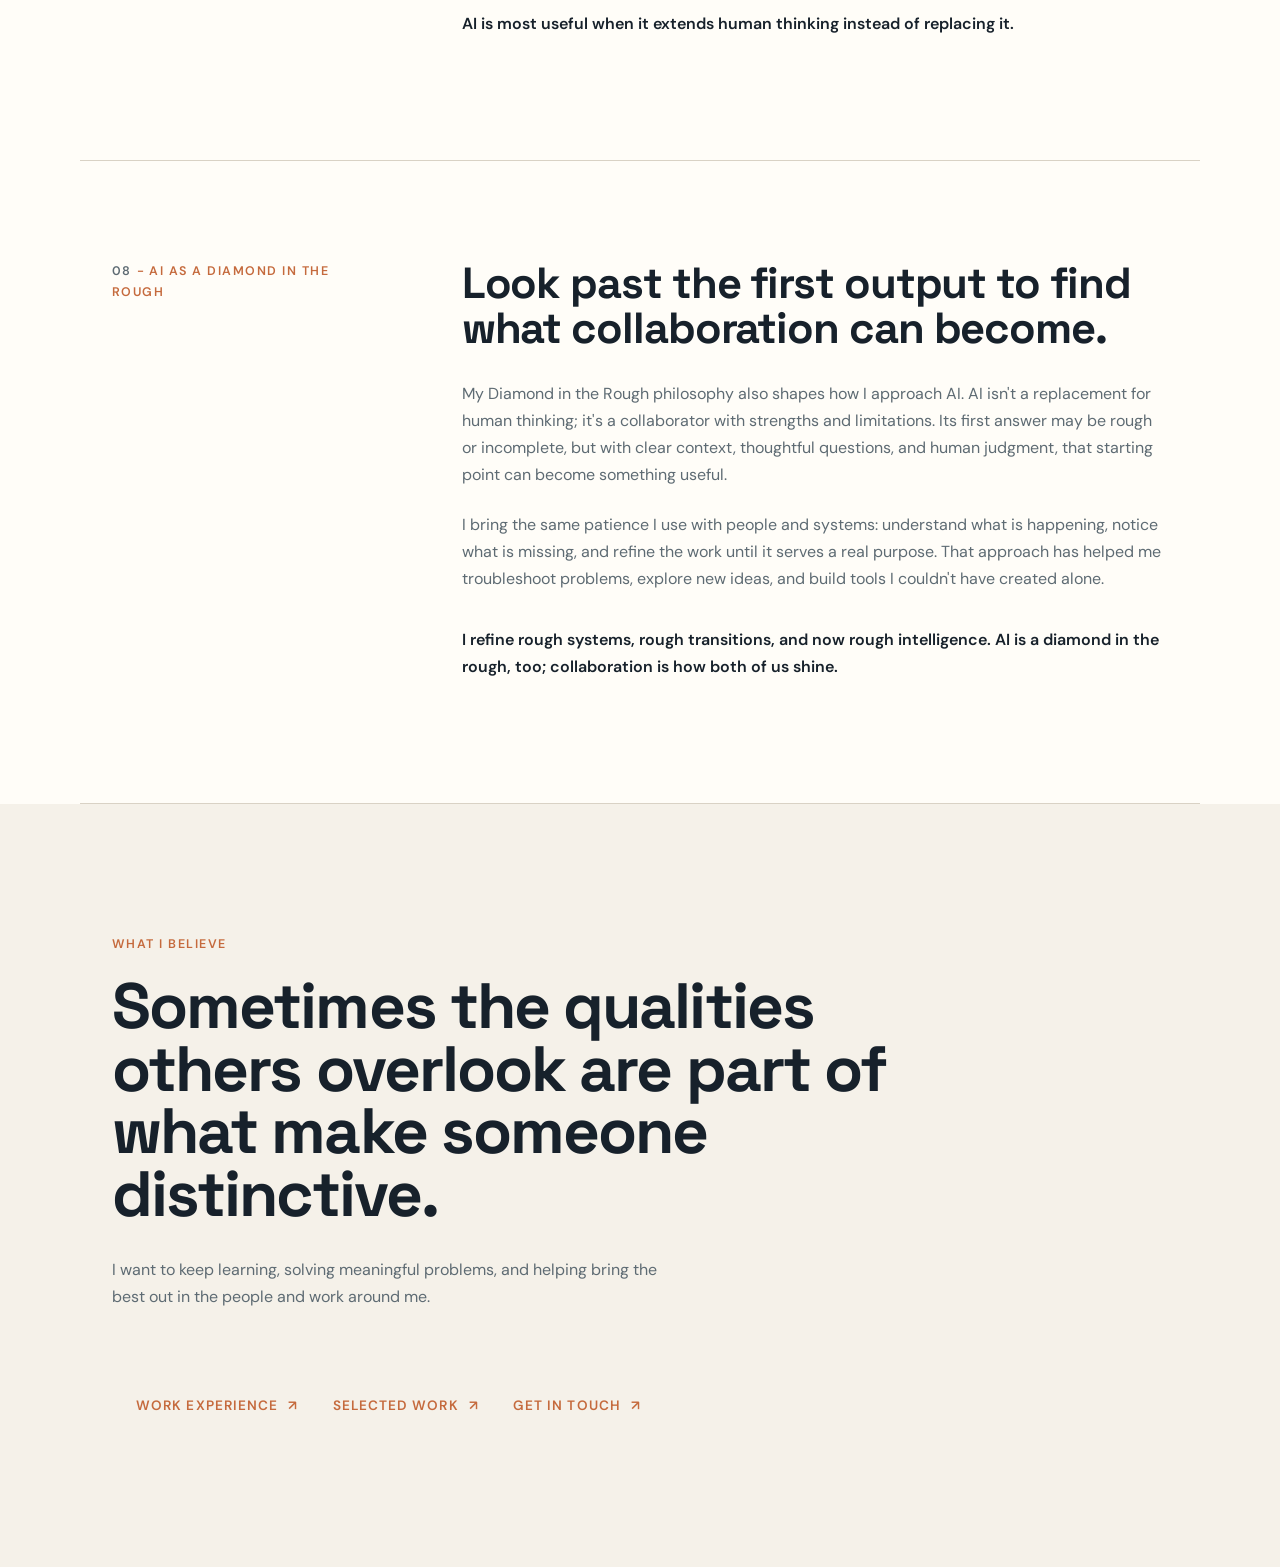
==== commit fcf8d061: "Update About page intro and chapter 01 with full story Co-authored-by: Copilot <223556219+Copilot@us" ====
--- a/about.html
+++ b/about.html
@@ -26,12 +26,12 @@
     <div class="story-opening-copy">
       <p class="story-kicker">A little about how I work</p>
 
-      <h1>Every problem — and every mind, whether human or artificial — deserves a closer look.</h1>
+      <h1>Every problem, like every mind, deserves a closer look.</h1>
 
       <p class="story-lede">
         That belief has shaped every role I’ve held, every system I’ve supported, and every solution I’ve built.
         It’s why this site is called Diamond in the Rough — because I’ve learned that what looks messy, confusing,
-        or broken often has something valuable inside it. You just have to look closely enough to see it.
+        or broken often has something valuable inside it. You just have to have the courage to look deep enough to see it.
       </p>
     </div>
 
@@ -46,7 +46,7 @@
           I study them. I listen. I observe.
           <span class="story-philosophy-emphasis"><strong>I take the time to understand the people behind the problem.</strong></span>
       </p>
-        <p class="story-clarity">That’s how I refine the chaos into clarity.</p>
+        <p class="story-clarity">That’s how I turn chaos into clarity.</p>
     </div>
 
     <img class="story-diamond-art" src="assets/3diamond.png" alt="" aria-hidden="true">
@@ -57,10 +57,13 @@
       <p class="story-chapter-number">01 <span>- Listen first</span></p>
       <div class="story-chapter-content">
         <h2>People are more than the moment they're having.</h2>
-        <p>My professional story starts in frontline support roles at EarthLink and Verizon Wireless. After completing training in both positions, I was promoted to the Retention Team because of my ability to stay calm, de-escalate frustration, and help customers who were ready to cancel service.</p>
-        <p>Those roles taught me to listen past the surface. Even customers who had called several times could often be helped by acknowledging their frustration, asking focused questions, and validating their experience. I learned to distinguish technical problems, billing issues, and confusion during service changes, explain complicated information clearly, and guide calls toward resolution. These interactions strengthened my active listening, empathy, negotiation, organization, and conflict-resolution skills. They contributed to higher-than-average retention, and even customers who canceled left feeling respected.</p>
-        <p>At the Public Health Institute, I invited anonymous California residents to complete detailed health surveys—sometimes through interpreters—learning to communicate across language barriers and sensitive topics. At Californians Against Waste, I updated members on recycling legislation and encouraged their continued support. These roles deepened my appreciation for public service and showed me how systems affect people's lives.</p>
-        <p class="story-note">Listening is the beginning of every good solution. When people feel heard, they feel valued — and when they feel valued, they can finally use clear information to help themselves. That’s where real change begins.</p>
+        <p>My professional story started in frontline technical support at EarthLink and Verizon Wireless. I have always been interested in technology, and at the time I applied, both companies were at the forefront of their industries. EarthLink had just merged with MindSpring, creating the second largest Internet service provider in the United States. It was a major moment in the early consumer internet era, and working there meant being part of a company that was shaping how people first came online.</p>
+        <p>Verizon Wireless was also leading the way in mobile technology. When I started, phones were still just phones. Most had no keyboards, very limited data, and basic WAP browsers. During my time there, everything changed. The first iPhone was introduced, smartphones began replacing flip phones, and mobile data became central to how people communicated. Verizon was at the front of that transition, building the network and supporting the devices that pushed the industry forward. Being inside a company during that shift taught me how to adapt quickly, learn fast, and stay calm under pressure.</p>
+        <p>In both roles, soon after completing training, I was promoted to the retention team because I could stay calm, de-escalate frustration, and get to the real reason someone wanted to cancel. Those early roles taught me to listen past the surface. Even the angriest customers who had called multiple times for the same issue often changed the moment their frustration was acknowledged. By validating their experience and asking focused questions, I learned how to separate the symptom from the actual problem. Only when you understand the real issue can you work with someone toward a solution that respects both the customer and the company.</p>
+        <p>I invested time in every call. I learned how to troubleshoot complicated technical problems, break down confusing billing situations, and guide people through service changes during acquisitions. Being genuine, empathetic, and clear made me not just effective but highly effective at retaining customers. My results stood out immediately, and only a couple of weeks after finishing training in both positions, I was asked to join the retention teams. Even when someone had to cancel because they could no longer afford the service, they left the call feeling respected and with a positive view of the company.</p>
+        <p>At the Public Health Institute, I cold called large numbers of anonymous California residents and used persuasion, patience, and clear communication to help them understand the purpose of the surveys. At that time, PHI was one of the primary places both public and private health organizations came to for information about what communities needed. The surveys I conducted helped shape decisions about health services at places like Kaiser and informed programs offered by cities, counties, and the state. Once people understood why their participation mattered, they were far more willing to complete the long and detailed questionnaires about their physical and mental health. Because of my high success rate, I was frequently placed on the Language Line, conducting surveys through interpreters and learning how to communicate across language barriers, cultural contexts, and sensitive topics.</p>
+        <p>At Californians Against Waste, I served as the Lead Phone Activist. Recycling was not mainstream at the time, and many of the bills we worked on were early efforts that helped build the foundation for California’s modern recycling system. I trained and coached new activists and acted as backup to the Phone Bank Manager. I developed scripts that explained current and upcoming recycling legislation and informed members about the bills they would be voting on. My work helped secure both financial support and political support and contributed to passing several major recycling laws in California. That role deepened my appreciation for public service and showed me how systems shape people’s lives.</p>
+        <p class="story-note">Listening is the beginning of every good solution. When people feel heard, they feel valued, and once they feel valued, they can finally start working toward resolution. That is where real change begins.</p>
       </div>
     </section>
 
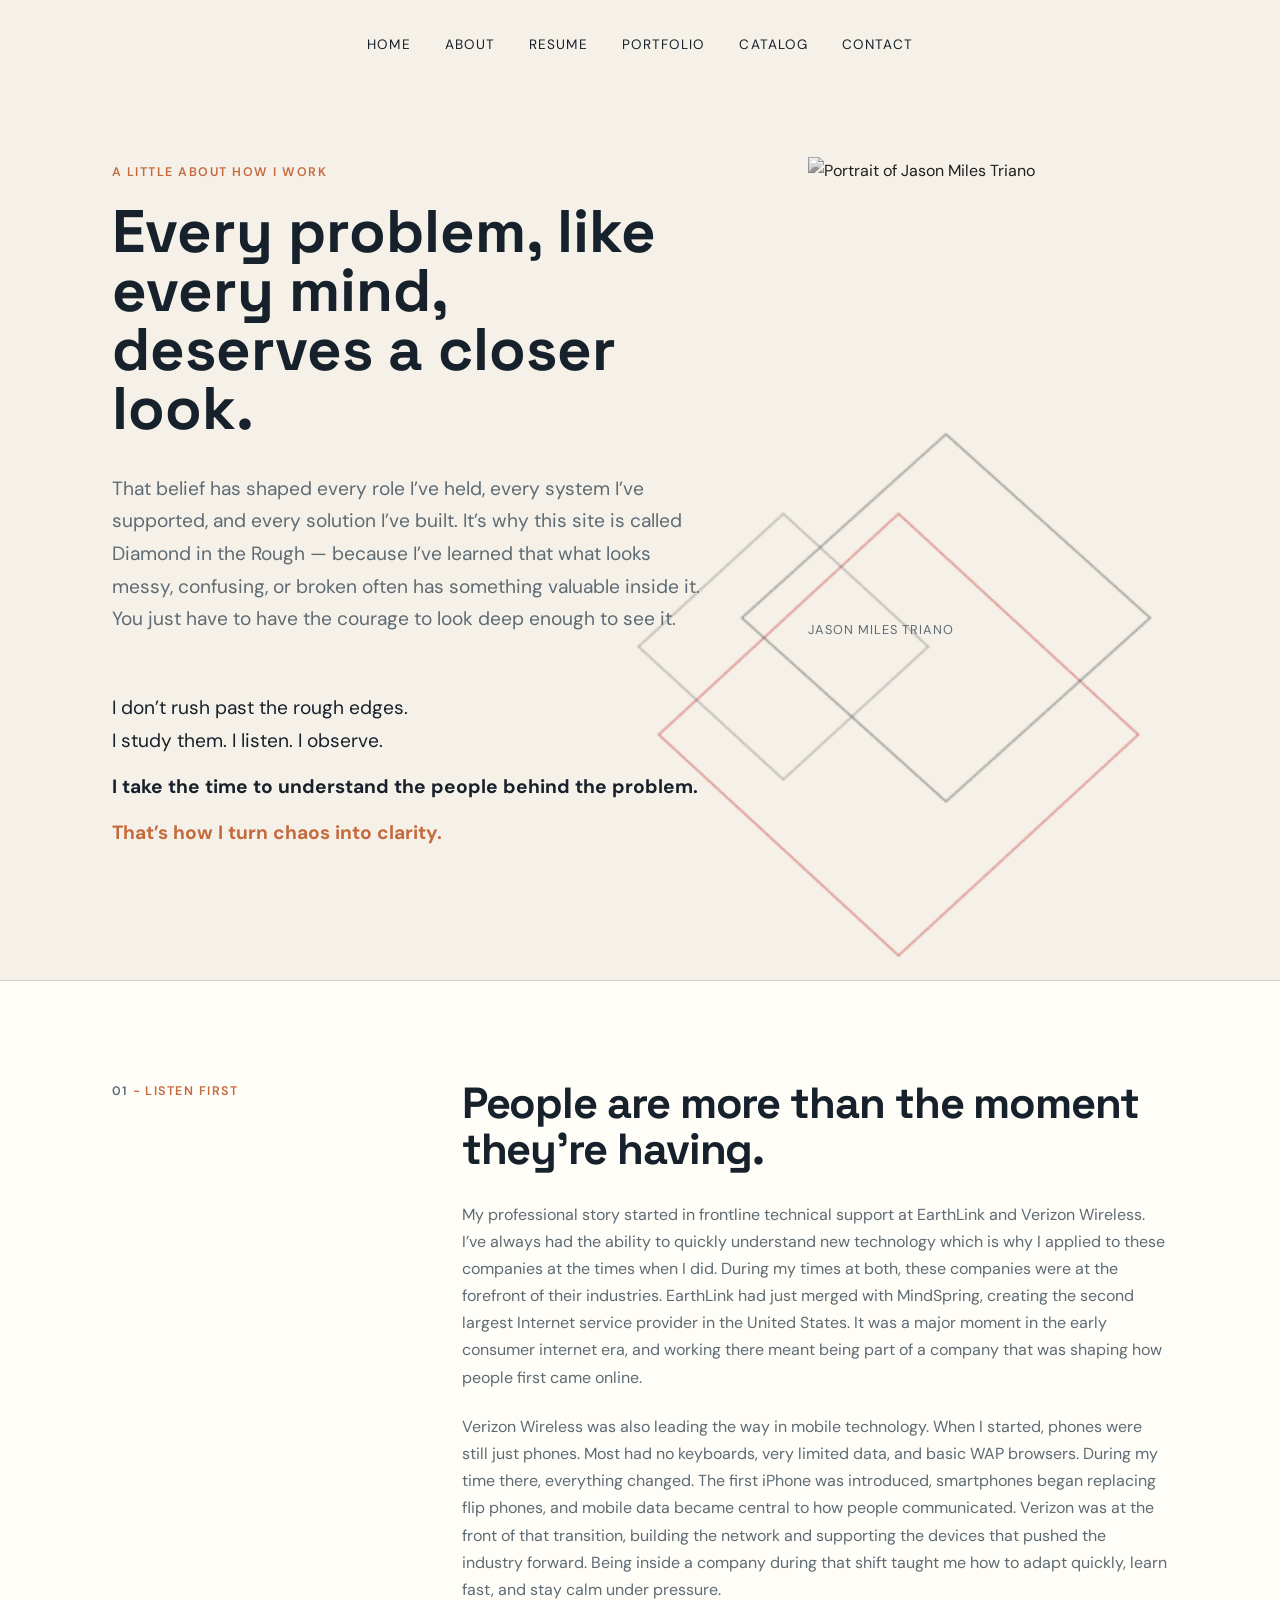
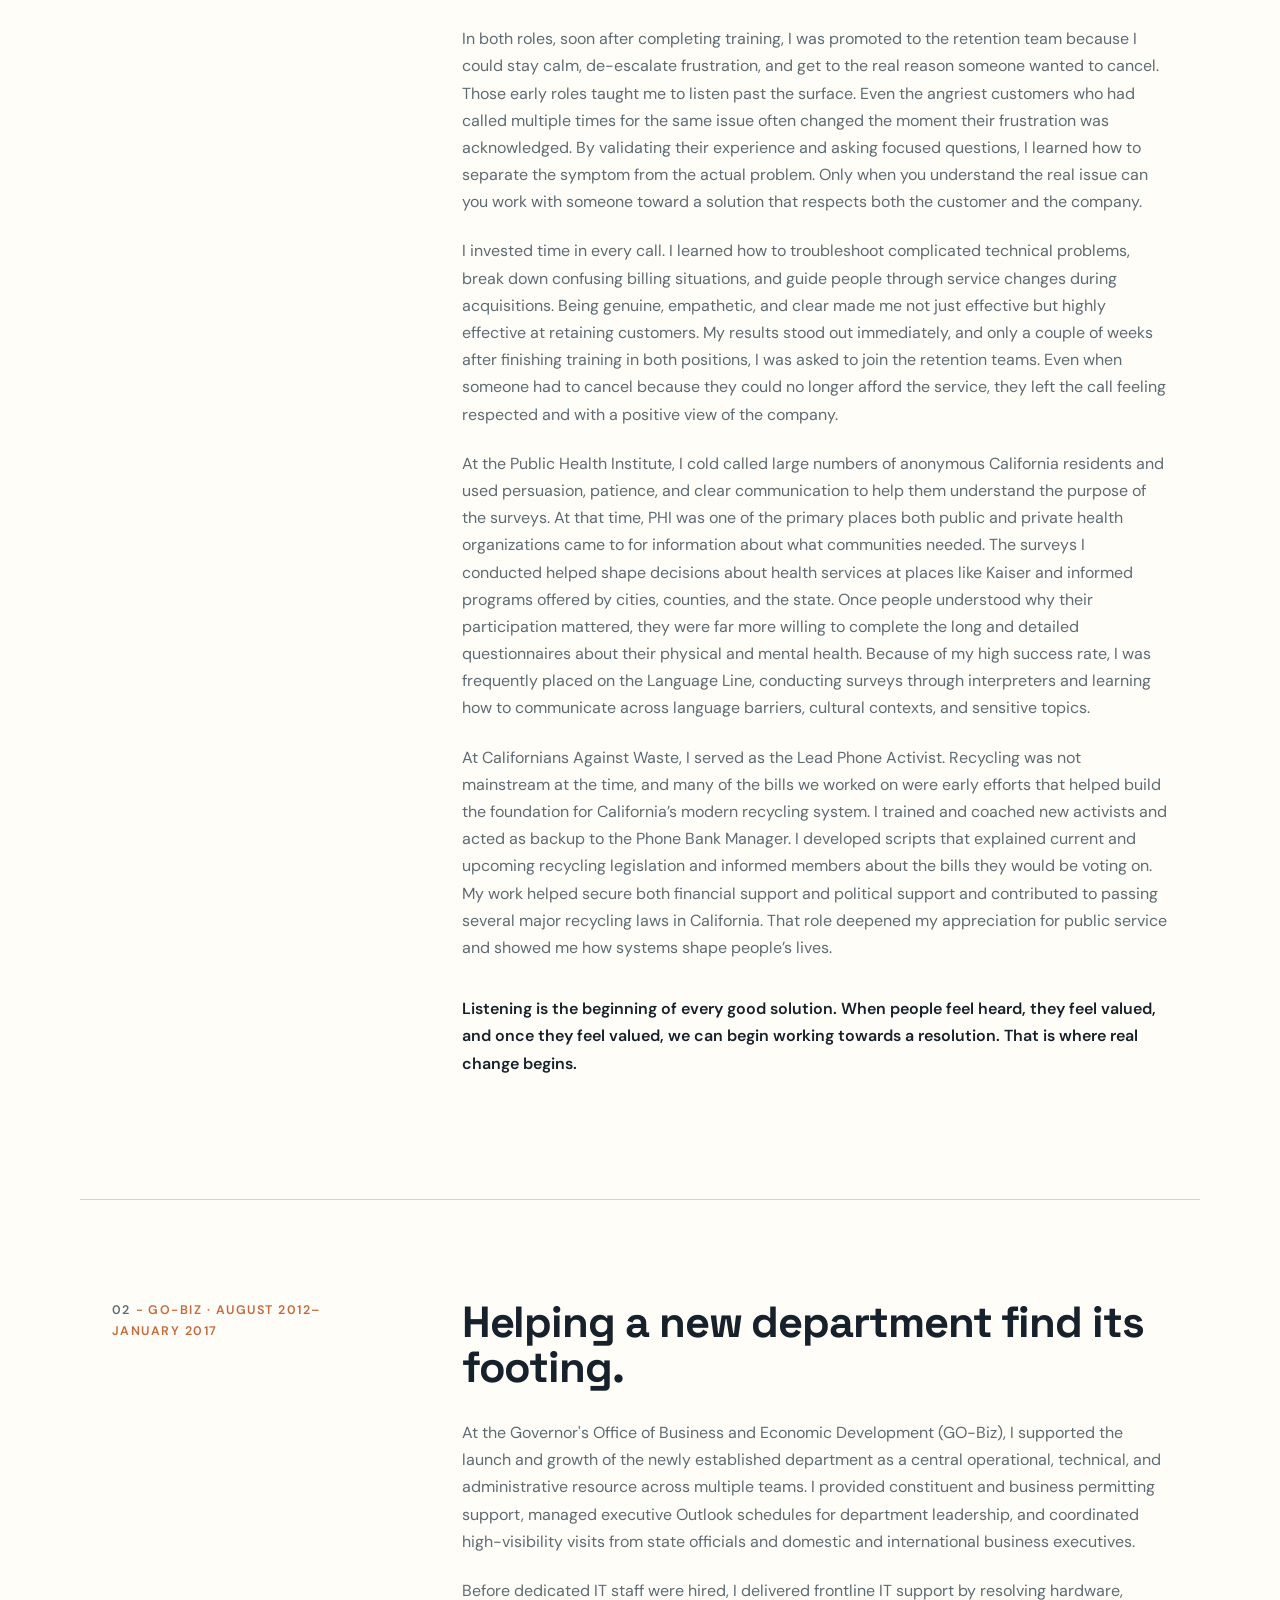
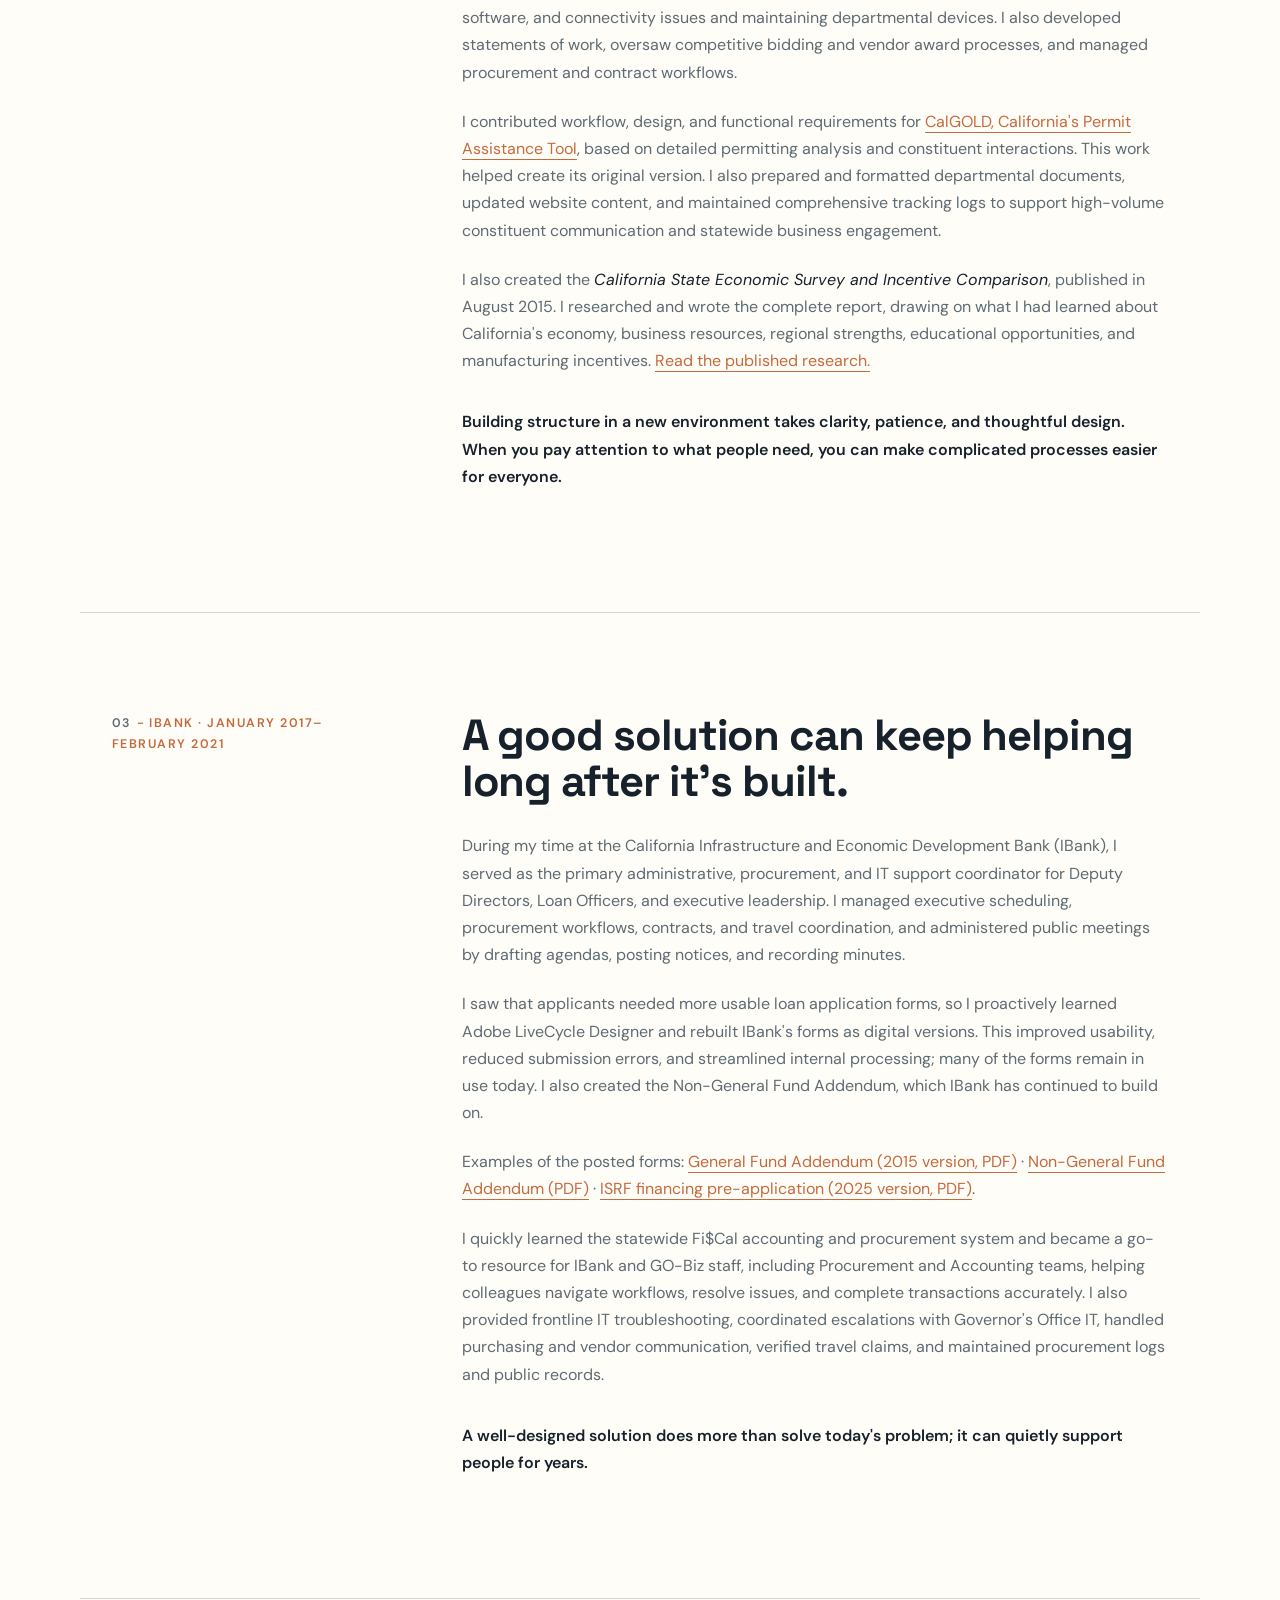
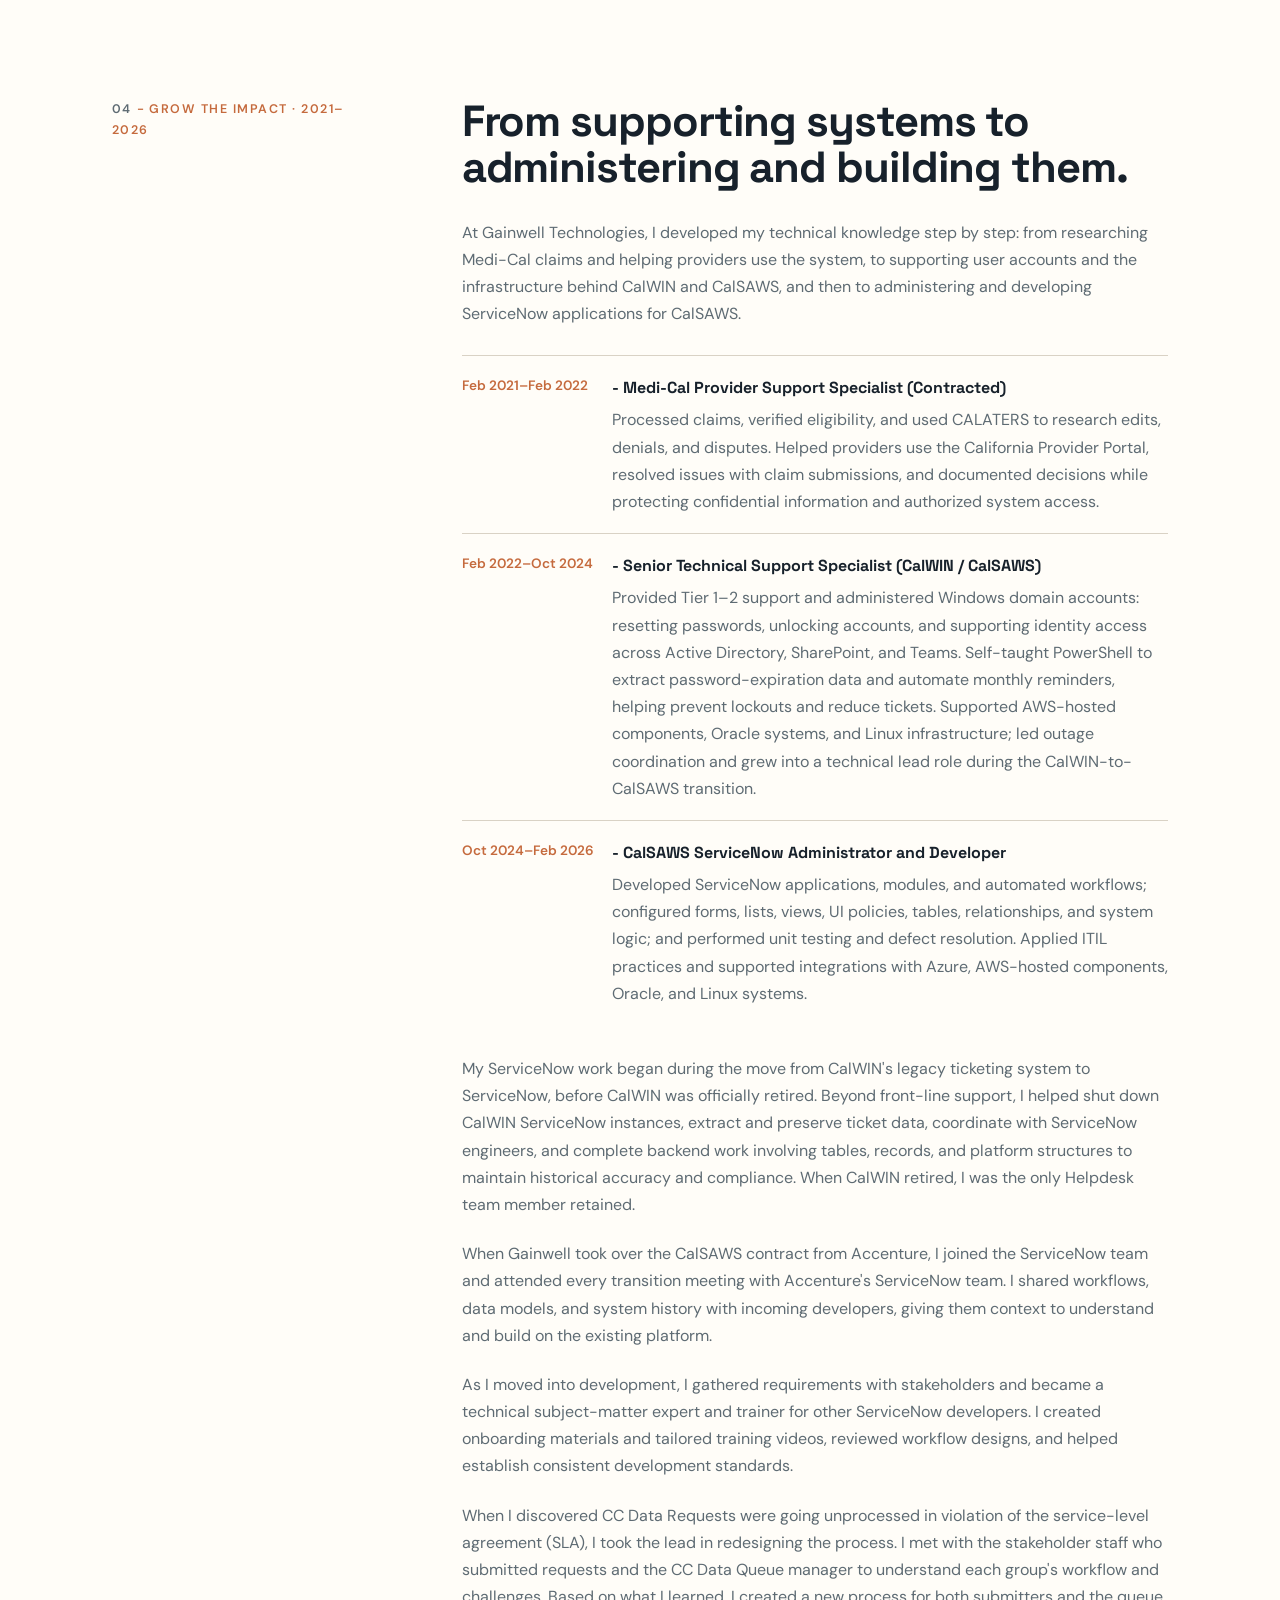
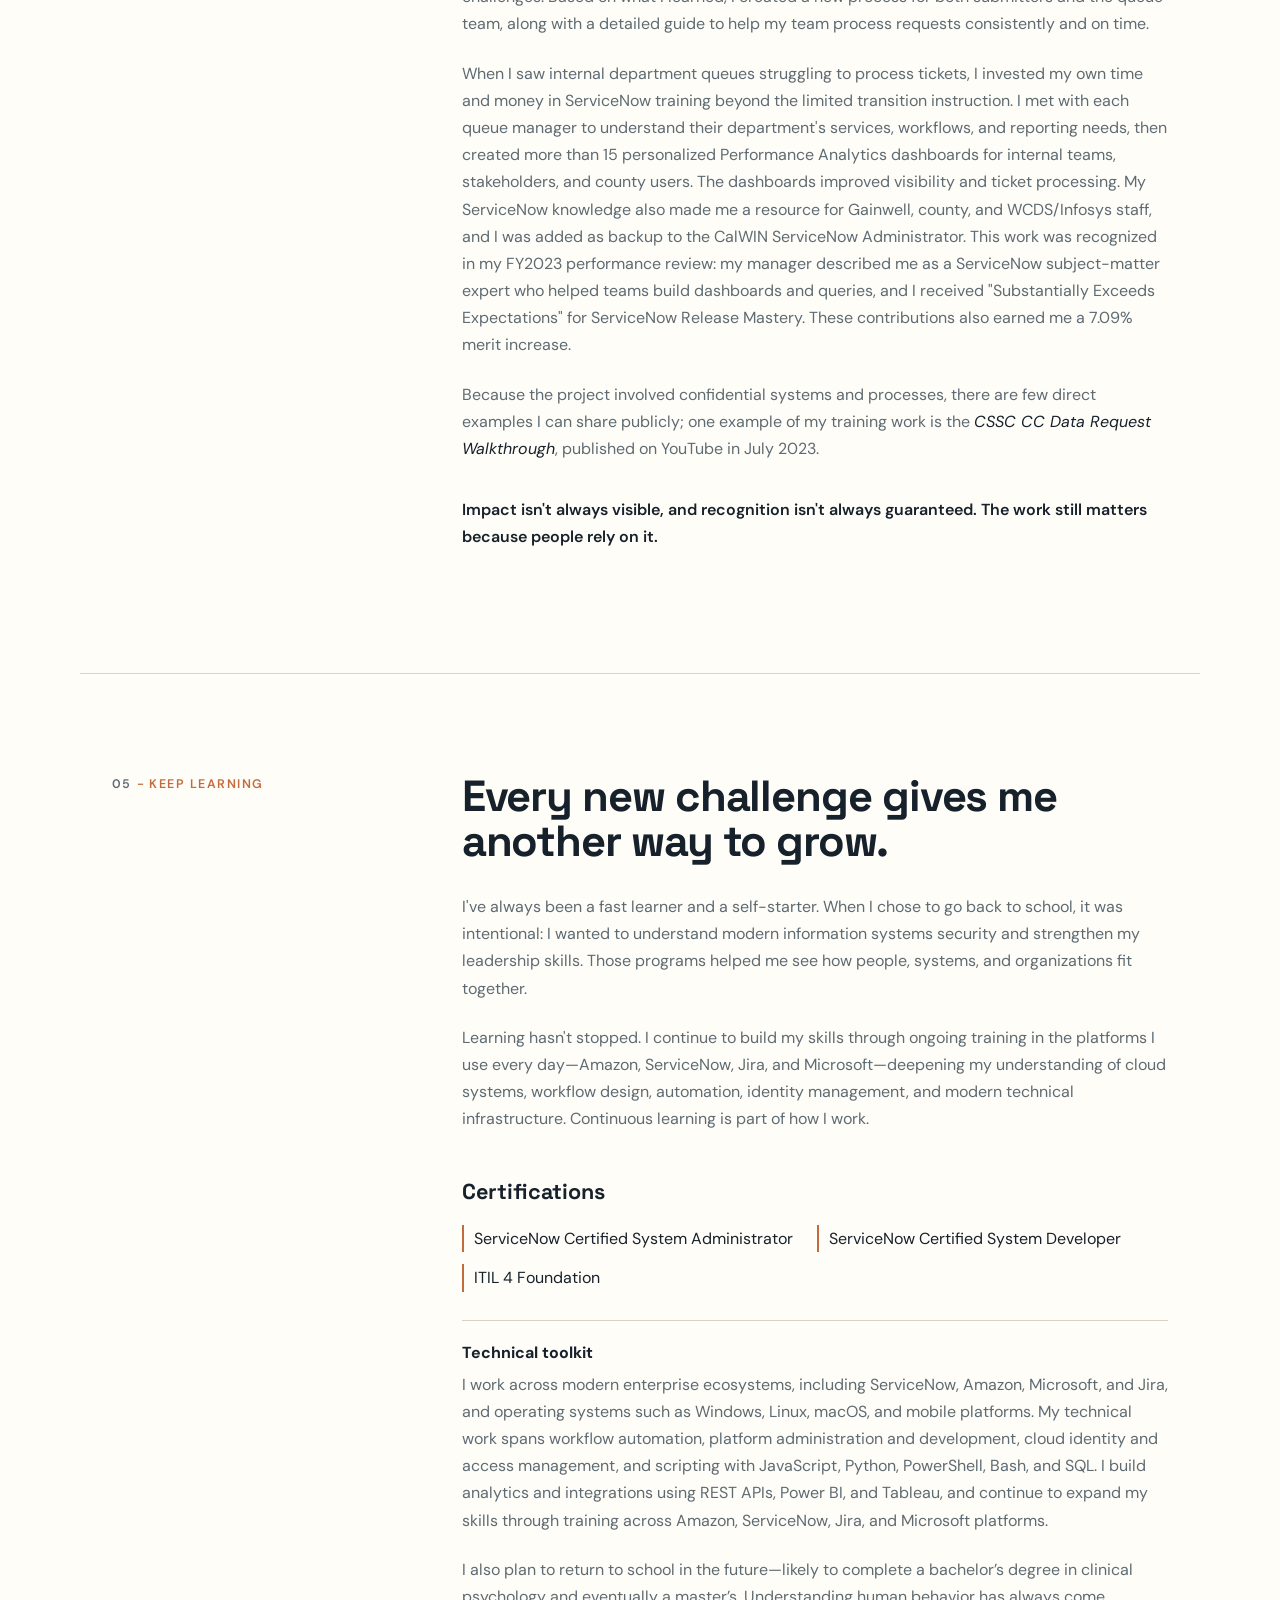
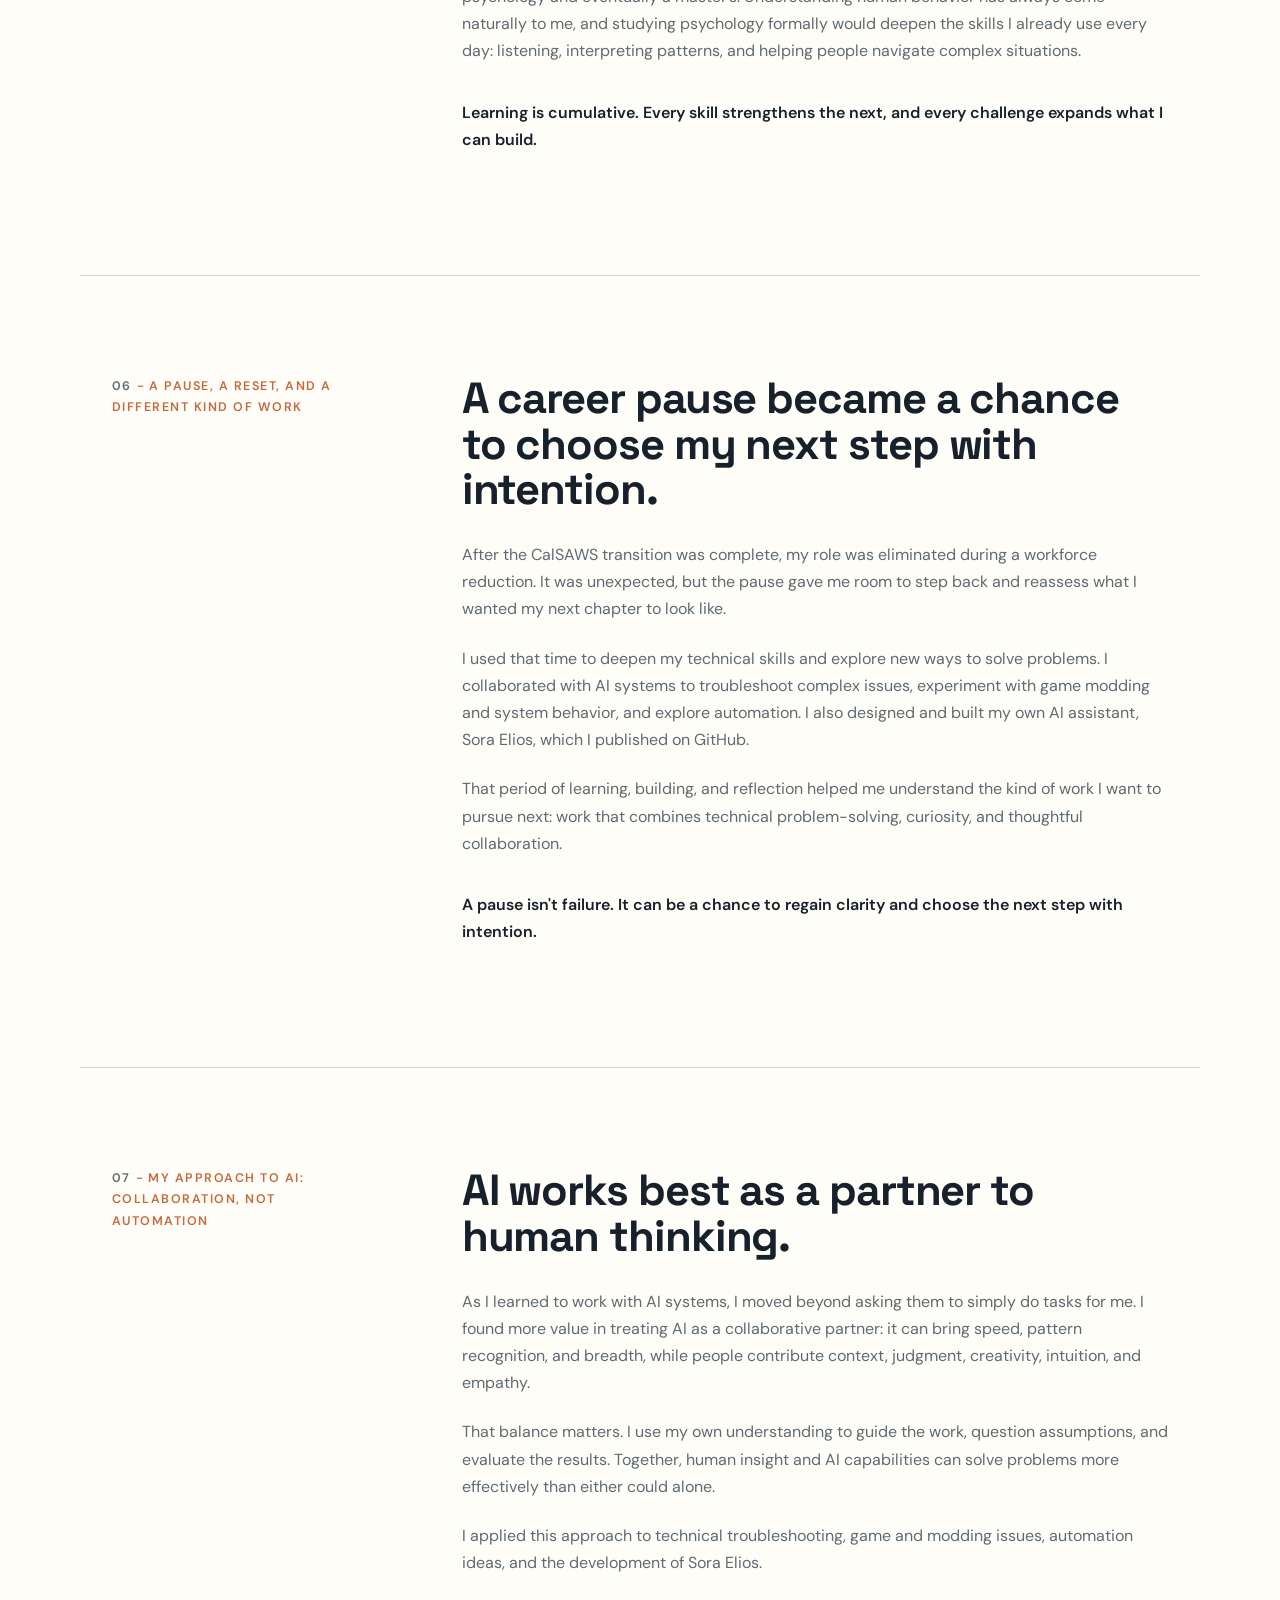
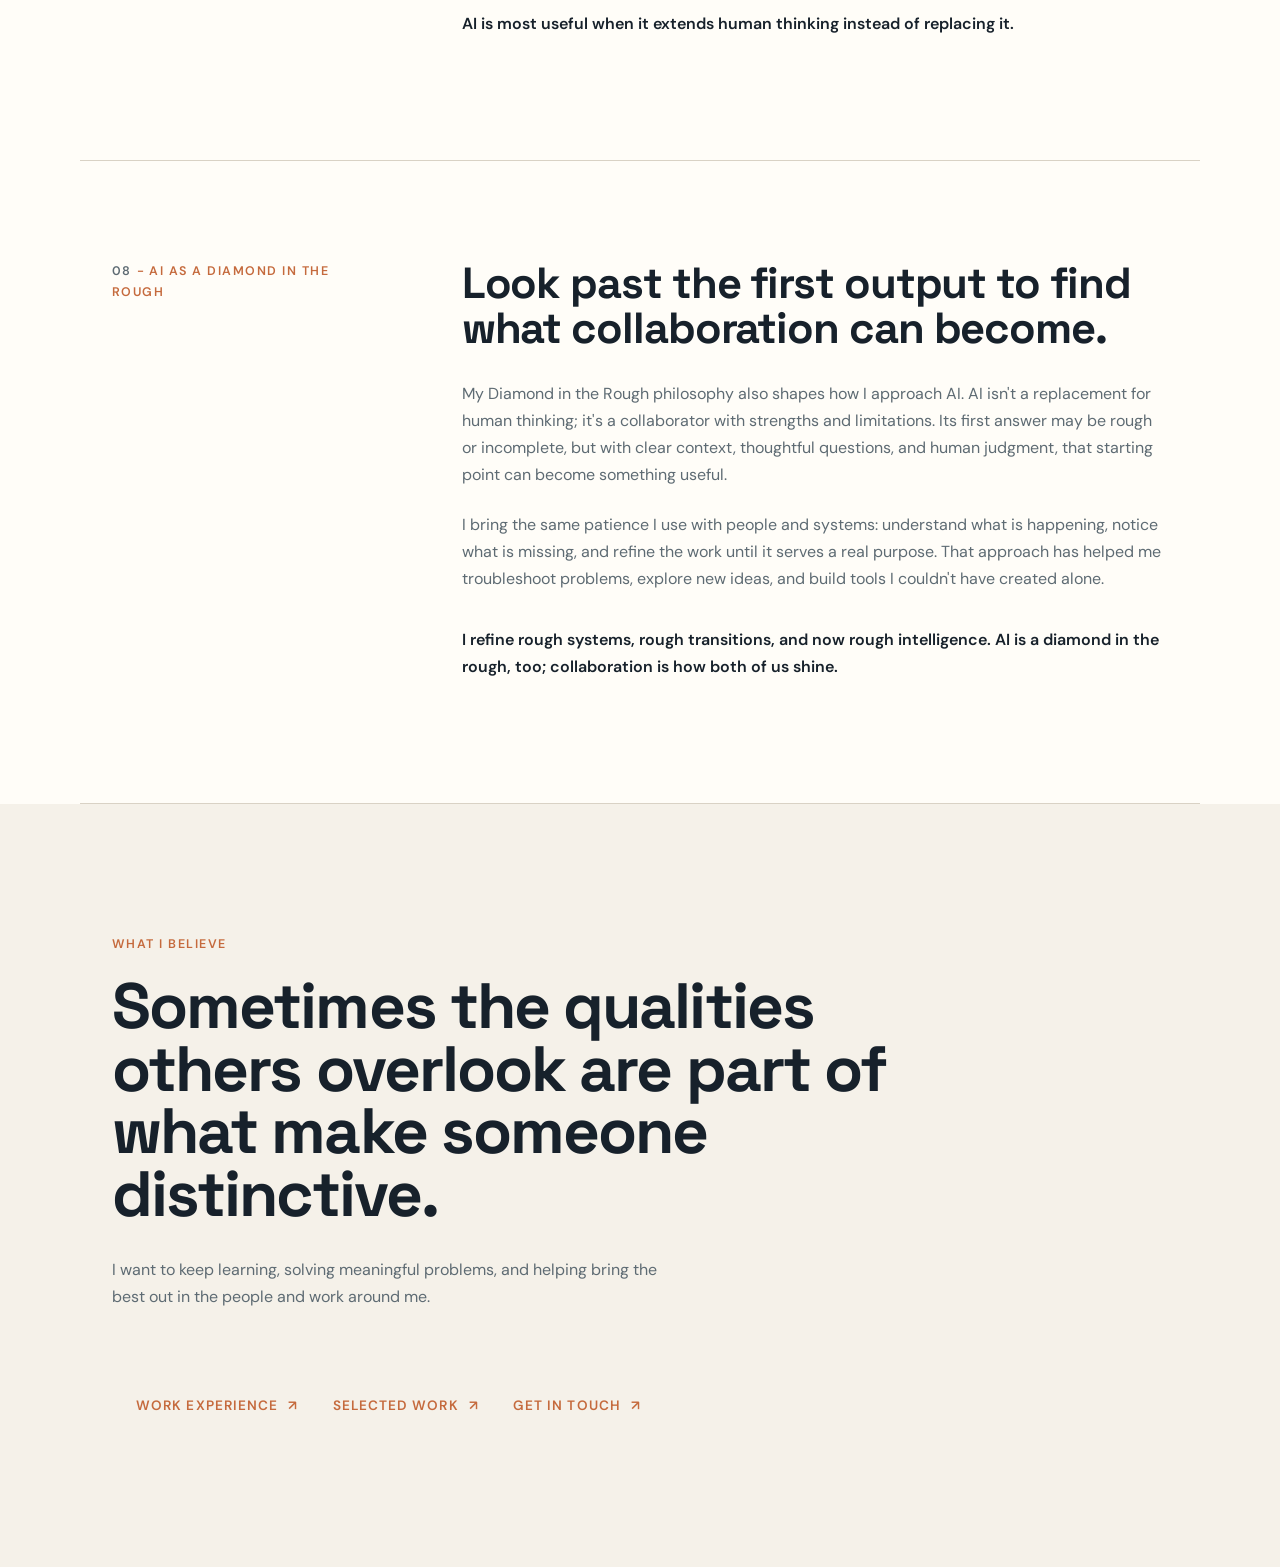
==== commit 853953d2: "Refine text for clarity and readability in about.html Revised paragraphs for clarity and improved re" ====
--- a/about.html
+++ b/about.html
@@ -57,13 +57,13 @@
       <p class="story-chapter-number">01 <span>- Listen first</span></p>
       <div class="story-chapter-content">
         <h2>People are more than the moment they're having.</h2>
-        <p>My professional story started in frontline technical support at EarthLink and Verizon Wireless. I have always been interested in technology, and at the time I applied, both companies were at the forefront of their industries. EarthLink had just merged with MindSpring, creating the second largest Internet service provider in the United States. It was a major moment in the early consumer internet era, and working there meant being part of a company that was shaping how people first came online.</p>
+        <p>My professional story started in frontline technical support at EarthLink and Verizon Wireless. I’ve always had the ability to quickly understand new technology which is why I applied to these companies at the times when I did. During my times at both, these companies were at the forefront of their industries. EarthLink had just merged with MindSpring, creating the second largest Internet service provider in the United States. It was a major moment in the early consumer internet era, and working there meant being part of a company that was shaping how people first came online.</p>
         <p>Verizon Wireless was also leading the way in mobile technology. When I started, phones were still just phones. Most had no keyboards, very limited data, and basic WAP browsers. During my time there, everything changed. The first iPhone was introduced, smartphones began replacing flip phones, and mobile data became central to how people communicated. Verizon was at the front of that transition, building the network and supporting the devices that pushed the industry forward. Being inside a company during that shift taught me how to adapt quickly, learn fast, and stay calm under pressure.</p>
         <p>In both roles, soon after completing training, I was promoted to the retention team because I could stay calm, de-escalate frustration, and get to the real reason someone wanted to cancel. Those early roles taught me to listen past the surface. Even the angriest customers who had called multiple times for the same issue often changed the moment their frustration was acknowledged. By validating their experience and asking focused questions, I learned how to separate the symptom from the actual problem. Only when you understand the real issue can you work with someone toward a solution that respects both the customer and the company.</p>
         <p>I invested time in every call. I learned how to troubleshoot complicated technical problems, break down confusing billing situations, and guide people through service changes during acquisitions. Being genuine, empathetic, and clear made me not just effective but highly effective at retaining customers. My results stood out immediately, and only a couple of weeks after finishing training in both positions, I was asked to join the retention teams. Even when someone had to cancel because they could no longer afford the service, they left the call feeling respected and with a positive view of the company.</p>
         <p>At the Public Health Institute, I cold called large numbers of anonymous California residents and used persuasion, patience, and clear communication to help them understand the purpose of the surveys. At that time, PHI was one of the primary places both public and private health organizations came to for information about what communities needed. The surveys I conducted helped shape decisions about health services at places like Kaiser and informed programs offered by cities, counties, and the state. Once people understood why their participation mattered, they were far more willing to complete the long and detailed questionnaires about their physical and mental health. Because of my high success rate, I was frequently placed on the Language Line, conducting surveys through interpreters and learning how to communicate across language barriers, cultural contexts, and sensitive topics.</p>
         <p>At Californians Against Waste, I served as the Lead Phone Activist. Recycling was not mainstream at the time, and many of the bills we worked on were early efforts that helped build the foundation for California’s modern recycling system. I trained and coached new activists and acted as backup to the Phone Bank Manager. I developed scripts that explained current and upcoming recycling legislation and informed members about the bills they would be voting on. My work helped secure both financial support and political support and contributed to passing several major recycling laws in California. That role deepened my appreciation for public service and showed me how systems shape people’s lives.</p>
-        <p class="story-note">Listening is the beginning of every good solution. When people feel heard, they feel valued, and once they feel valued, they can finally start working toward resolution. That is where real change begins.</p>
+        <p class="story-note">Listening is the beginning of every good solution. When people feel heard, they feel valued, and once they feel valued, we can begin working towards a resolution. That is where real change begins.</p>
       </div>
     </section>
 
@@ -71,7 +71,7 @@
       <p class="story-chapter-number">02 <span>- GO-Biz · August 2012–January 2017</span></p>
       <div class="story-chapter-content">
         <h2>Helping a new department find its footing.</h2>
-        <p>During my time at the Governor's Office of Business and Economic Development (GO-Biz), I supported the launch and growth of the newly established department as a central operational, technical, and administrative resource across multiple teams. I provided constituent and business permitting support, managed executive Outlook schedules for department leadership, and coordinated high-visibility visits from state officials and domestic and international business executives.</p>
+        <p>At the Governor's Office of Business and Economic Development (GO-Biz), I supported the launch and growth of the newly established department as a central operational, technical, and administrative resource across multiple teams. I provided constituent and business permitting support, managed executive Outlook schedules for department leadership, and coordinated high-visibility visits from state officials and domestic and international business executives.</p>
         <p>Before dedicated IT staff were hired, I delivered frontline IT support by resolving hardware, software, and connectivity issues and maintaining departmental devices. I also developed statements of work, oversaw competitive bidding and vendor award processes, and managed procurement and contract workflows.</p>
           <p>I contributed workflow, design, and functional requirements for <a href="https://www.calgold.ca.gov/" target="_blank" rel="noopener noreferrer">CalGOLD, California's Permit Assistance Tool</a>, based on detailed permitting analysis and constituent interactions. This work helped create its original version. I also prepared and formatted departmental documents, updated website content, and maintained comprehensive tracking logs to support high-volume constituent communication and statewide business engagement.</p>
         <p>I also created the <em>California State Economic Survey and Incentive Comparison</em>, published in August 2015. I researched and wrote the complete report, drawing on what I had learned about California's economy, business resources, regional strengths, educational opportunities, and manufacturing incentives. <a href="https://reshoringinstitute.org/california-economic-incentive-analysis/" target="_blank" rel="noopener noreferrer">Read the published research.</a></p>
